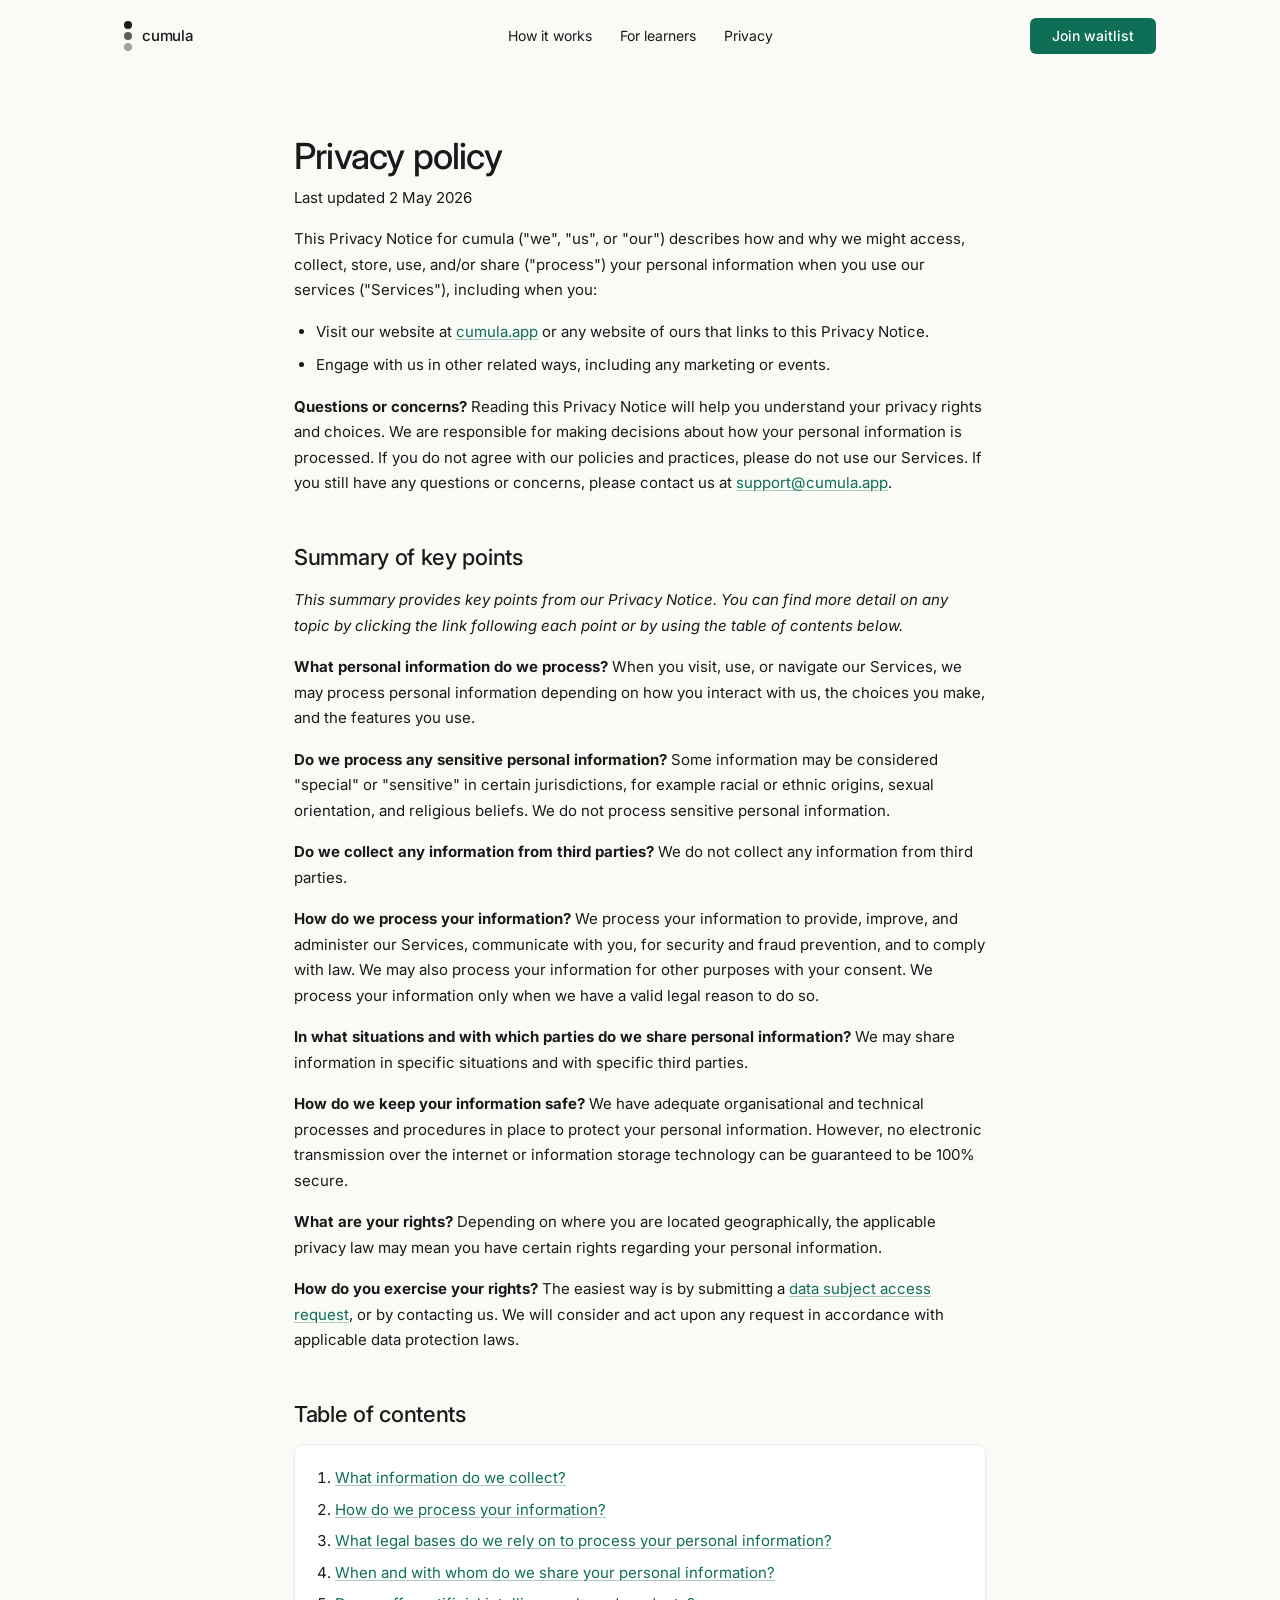
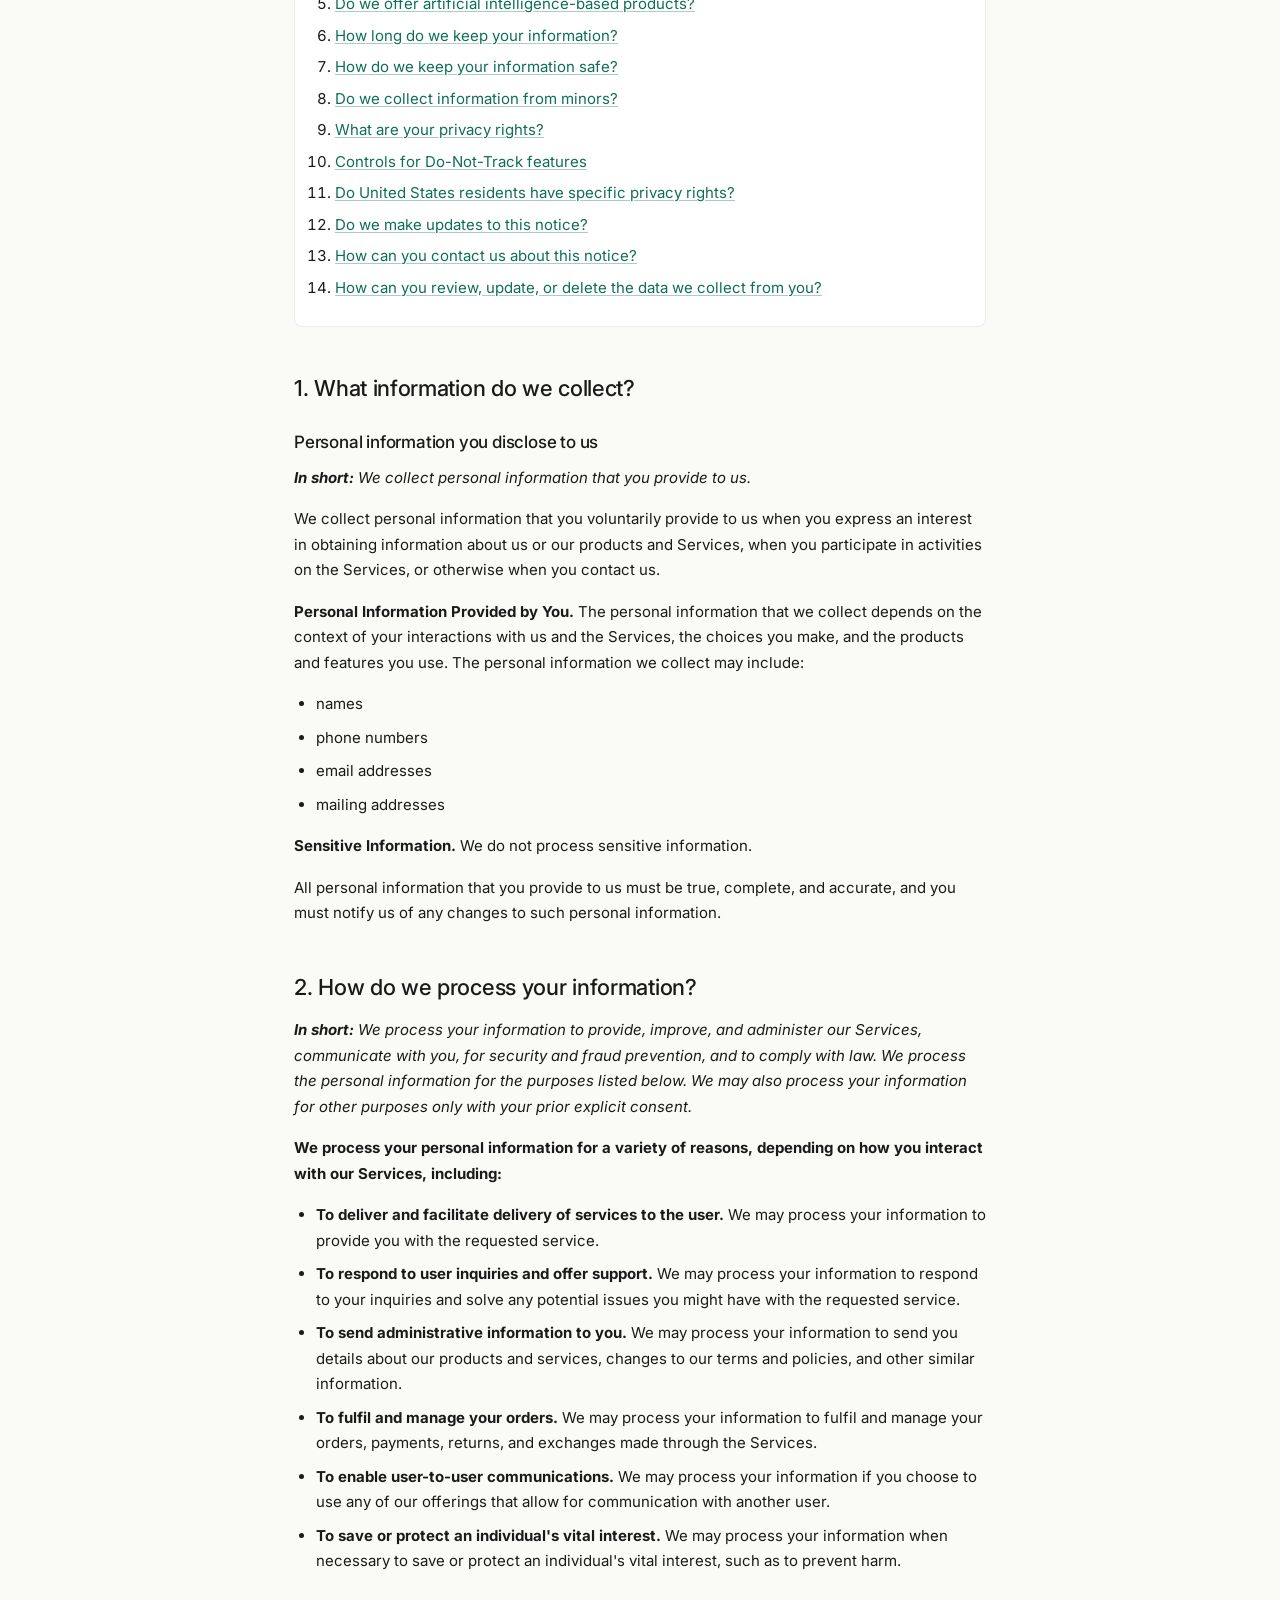
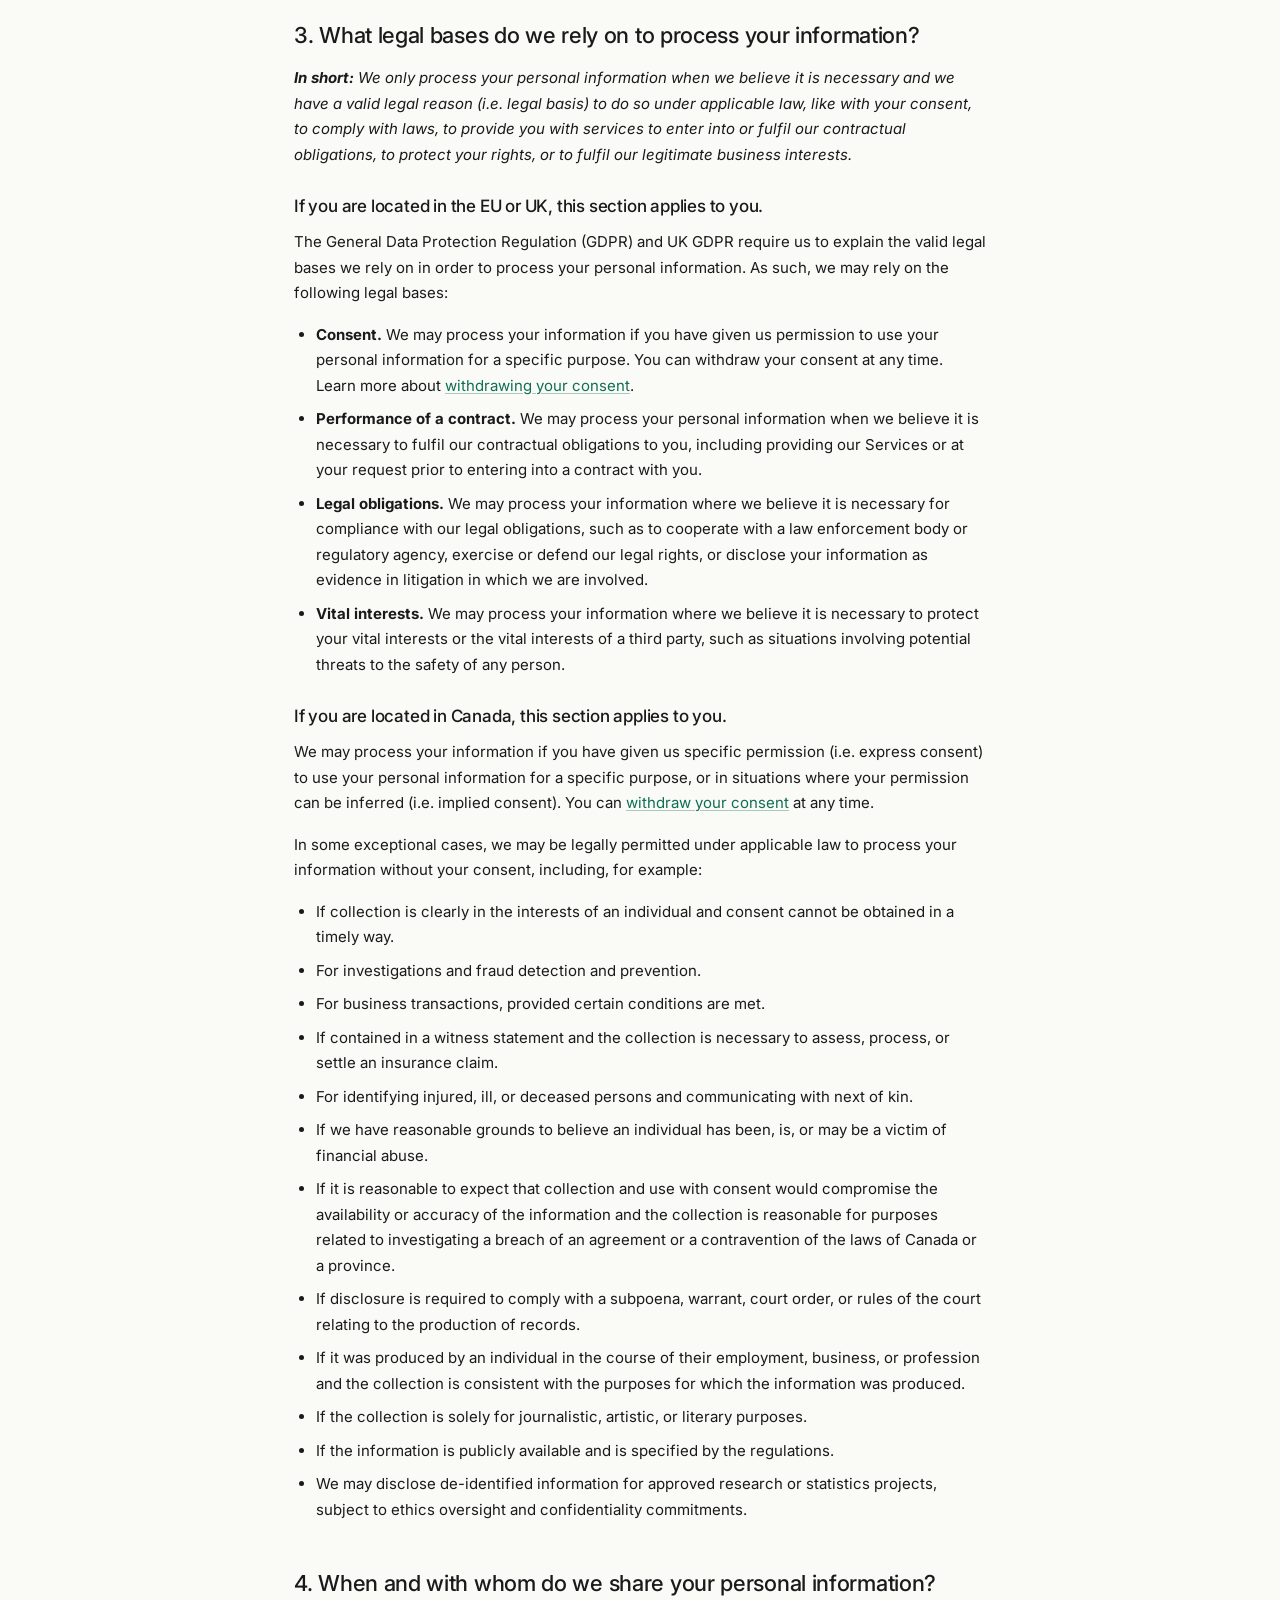
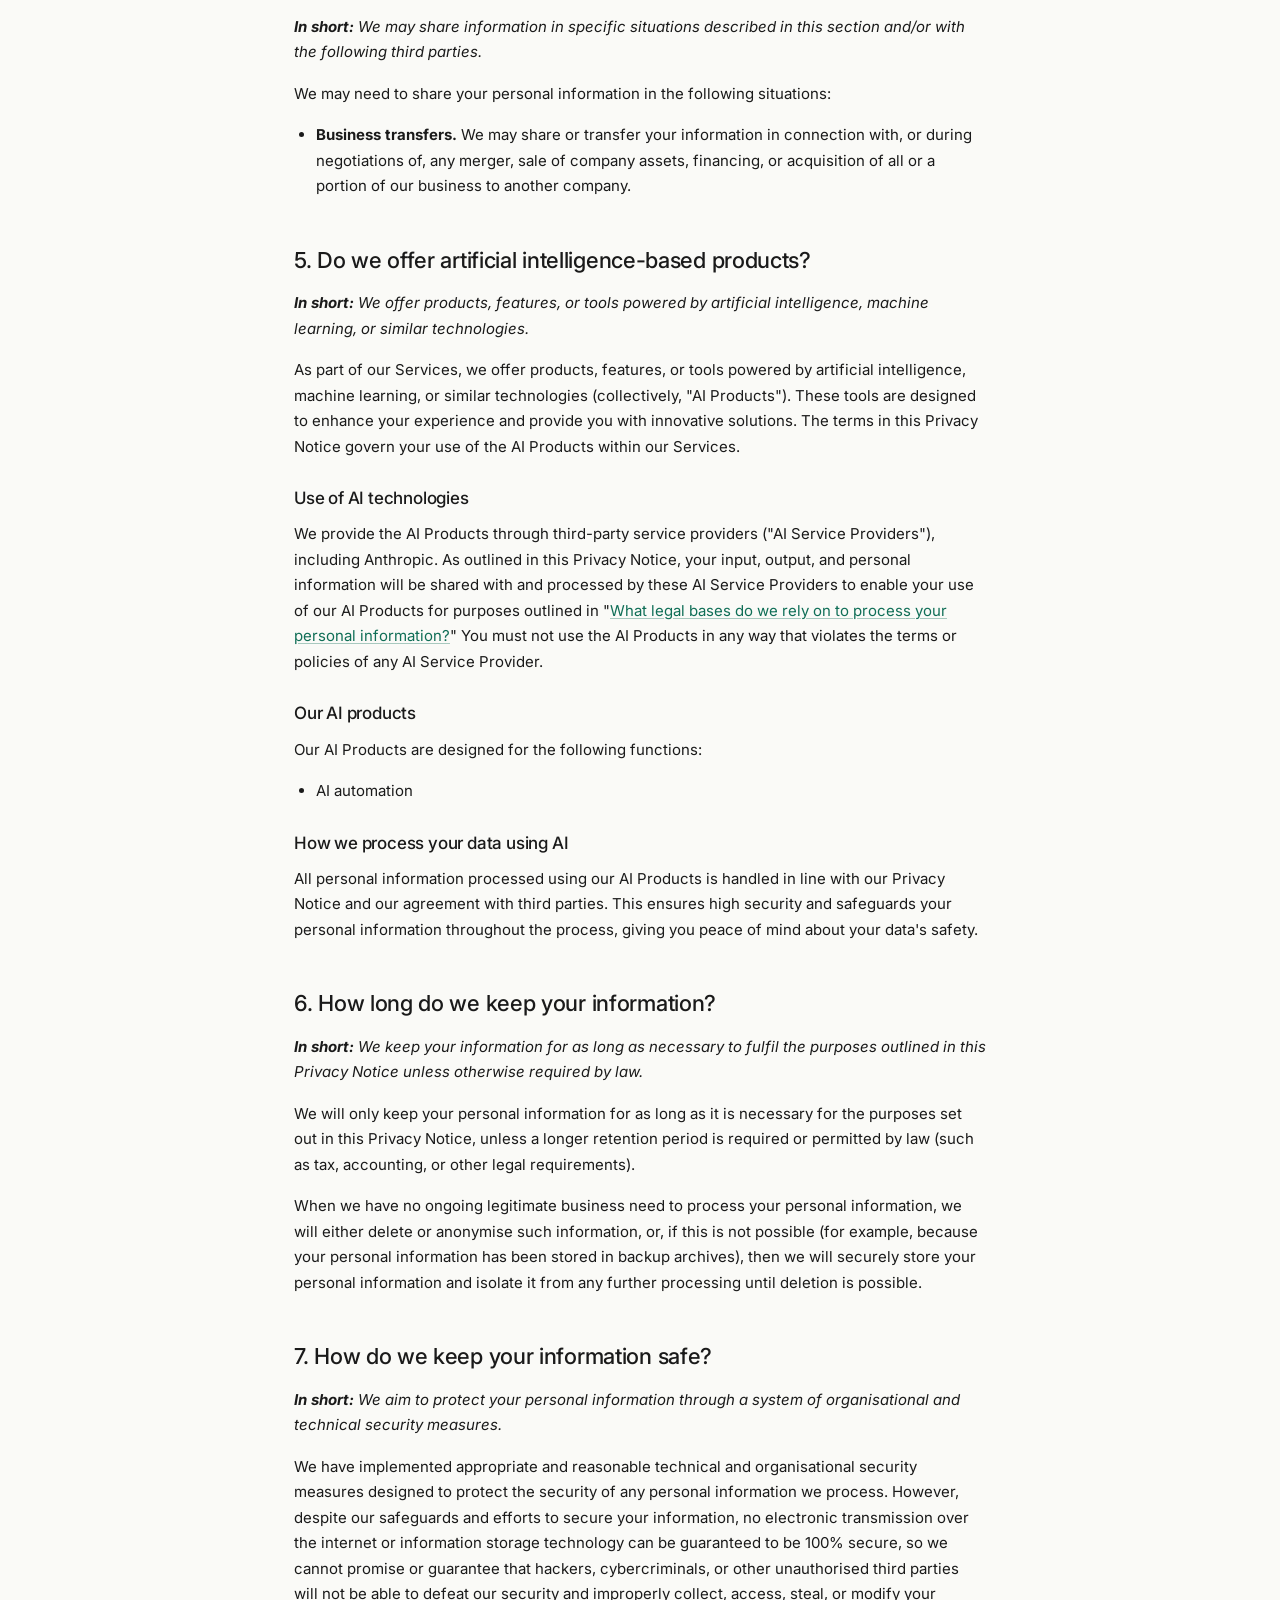
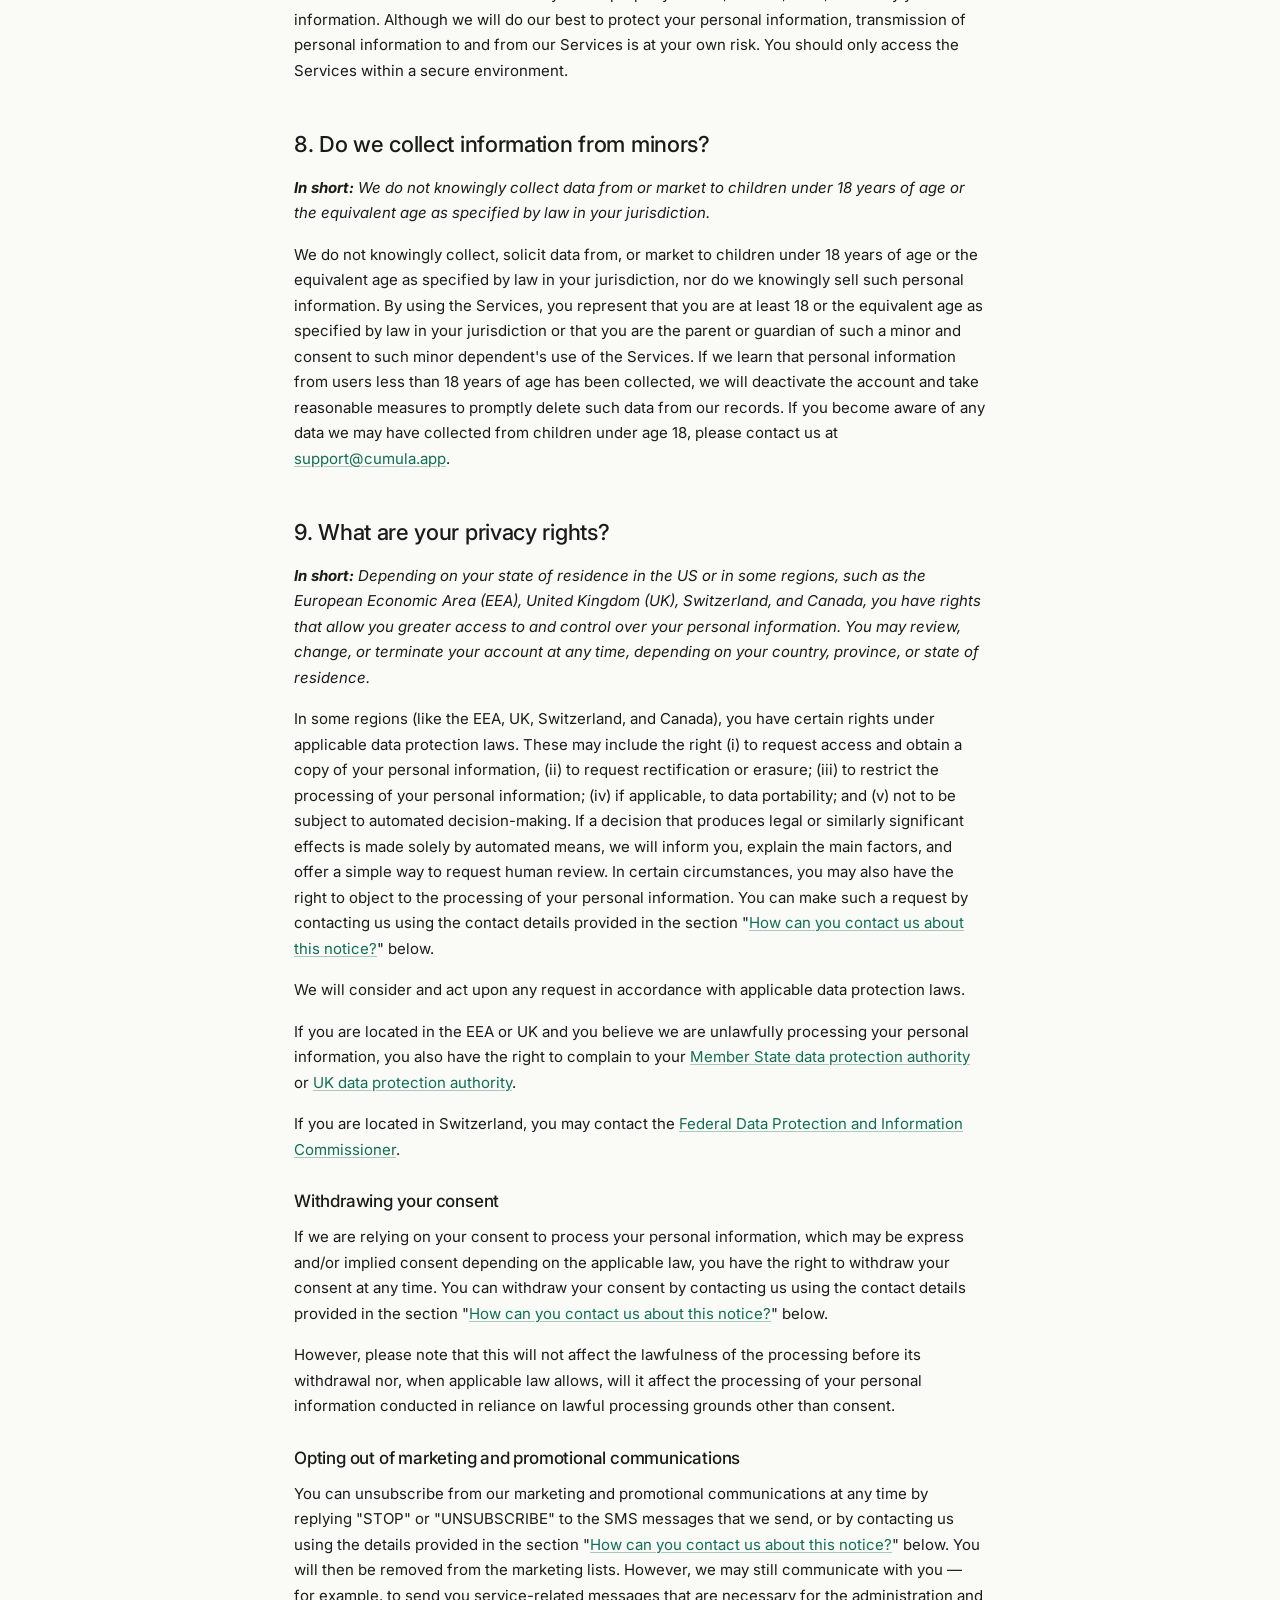
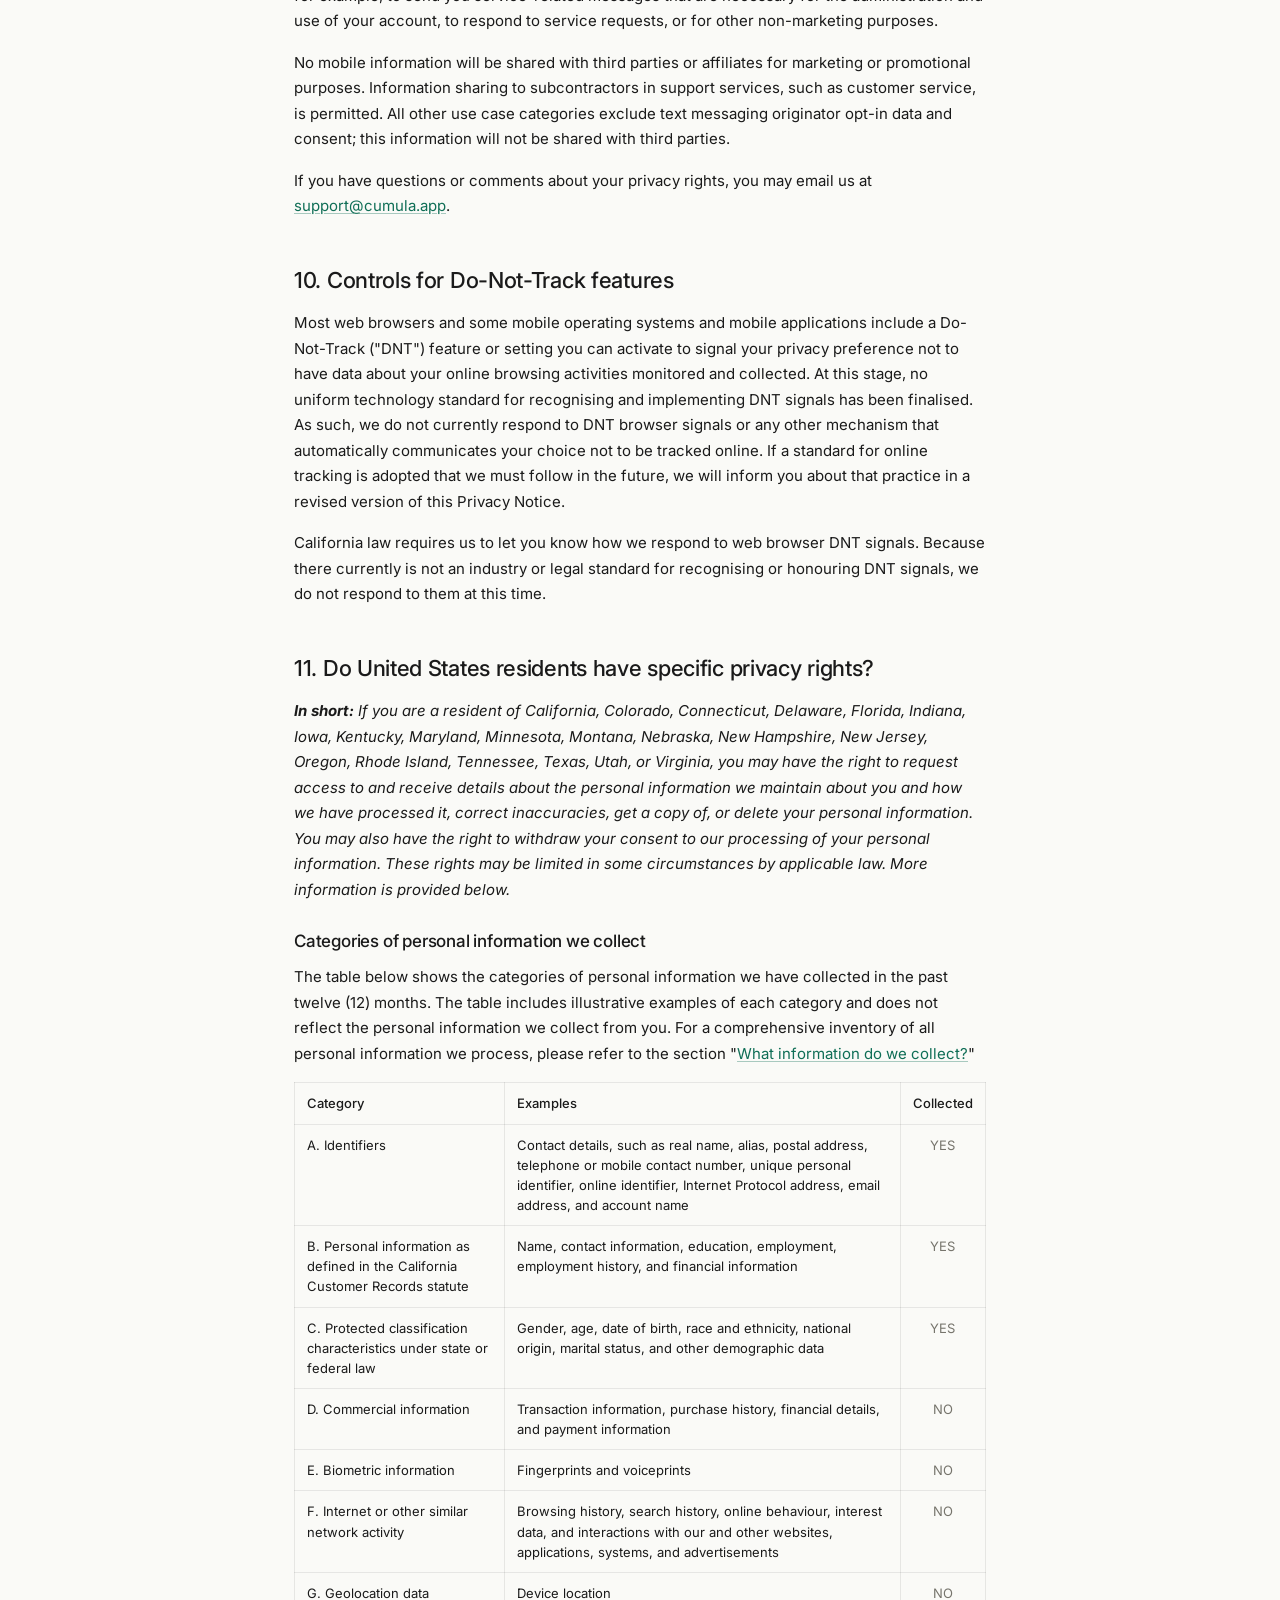
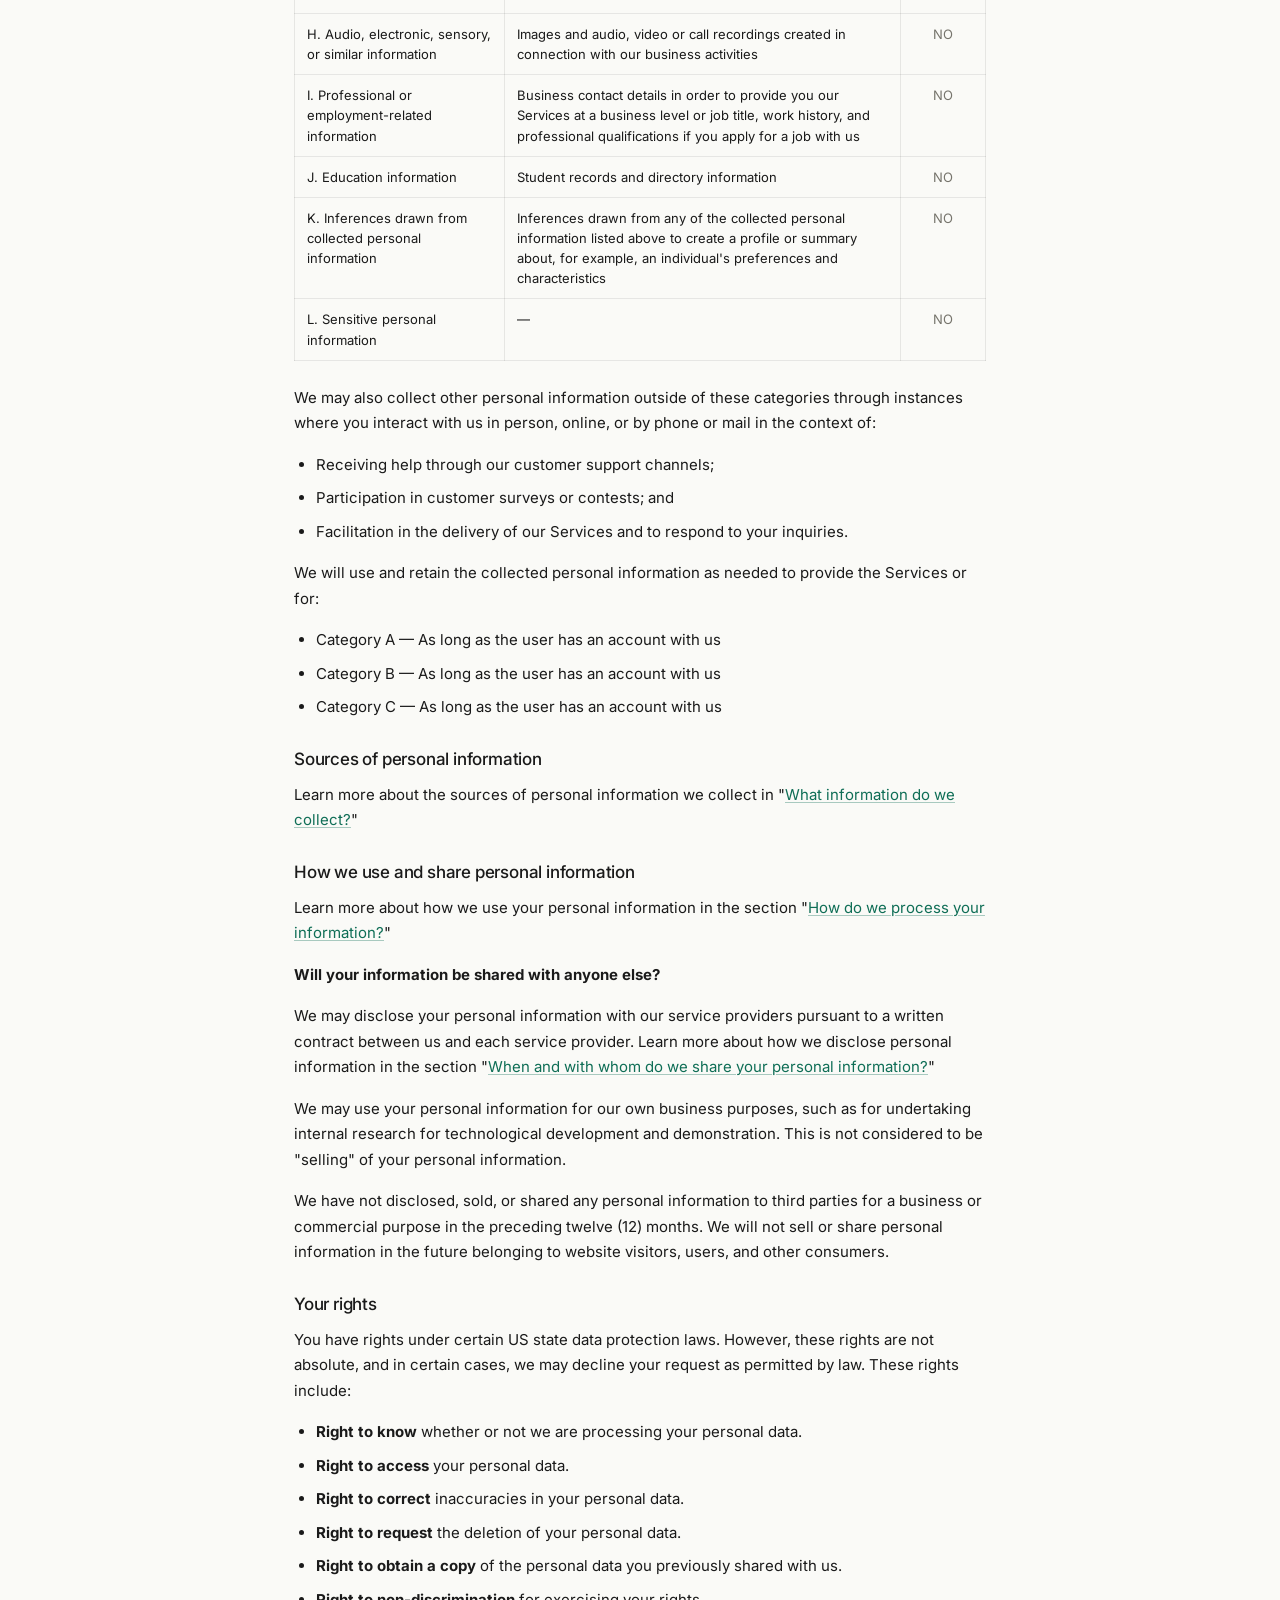
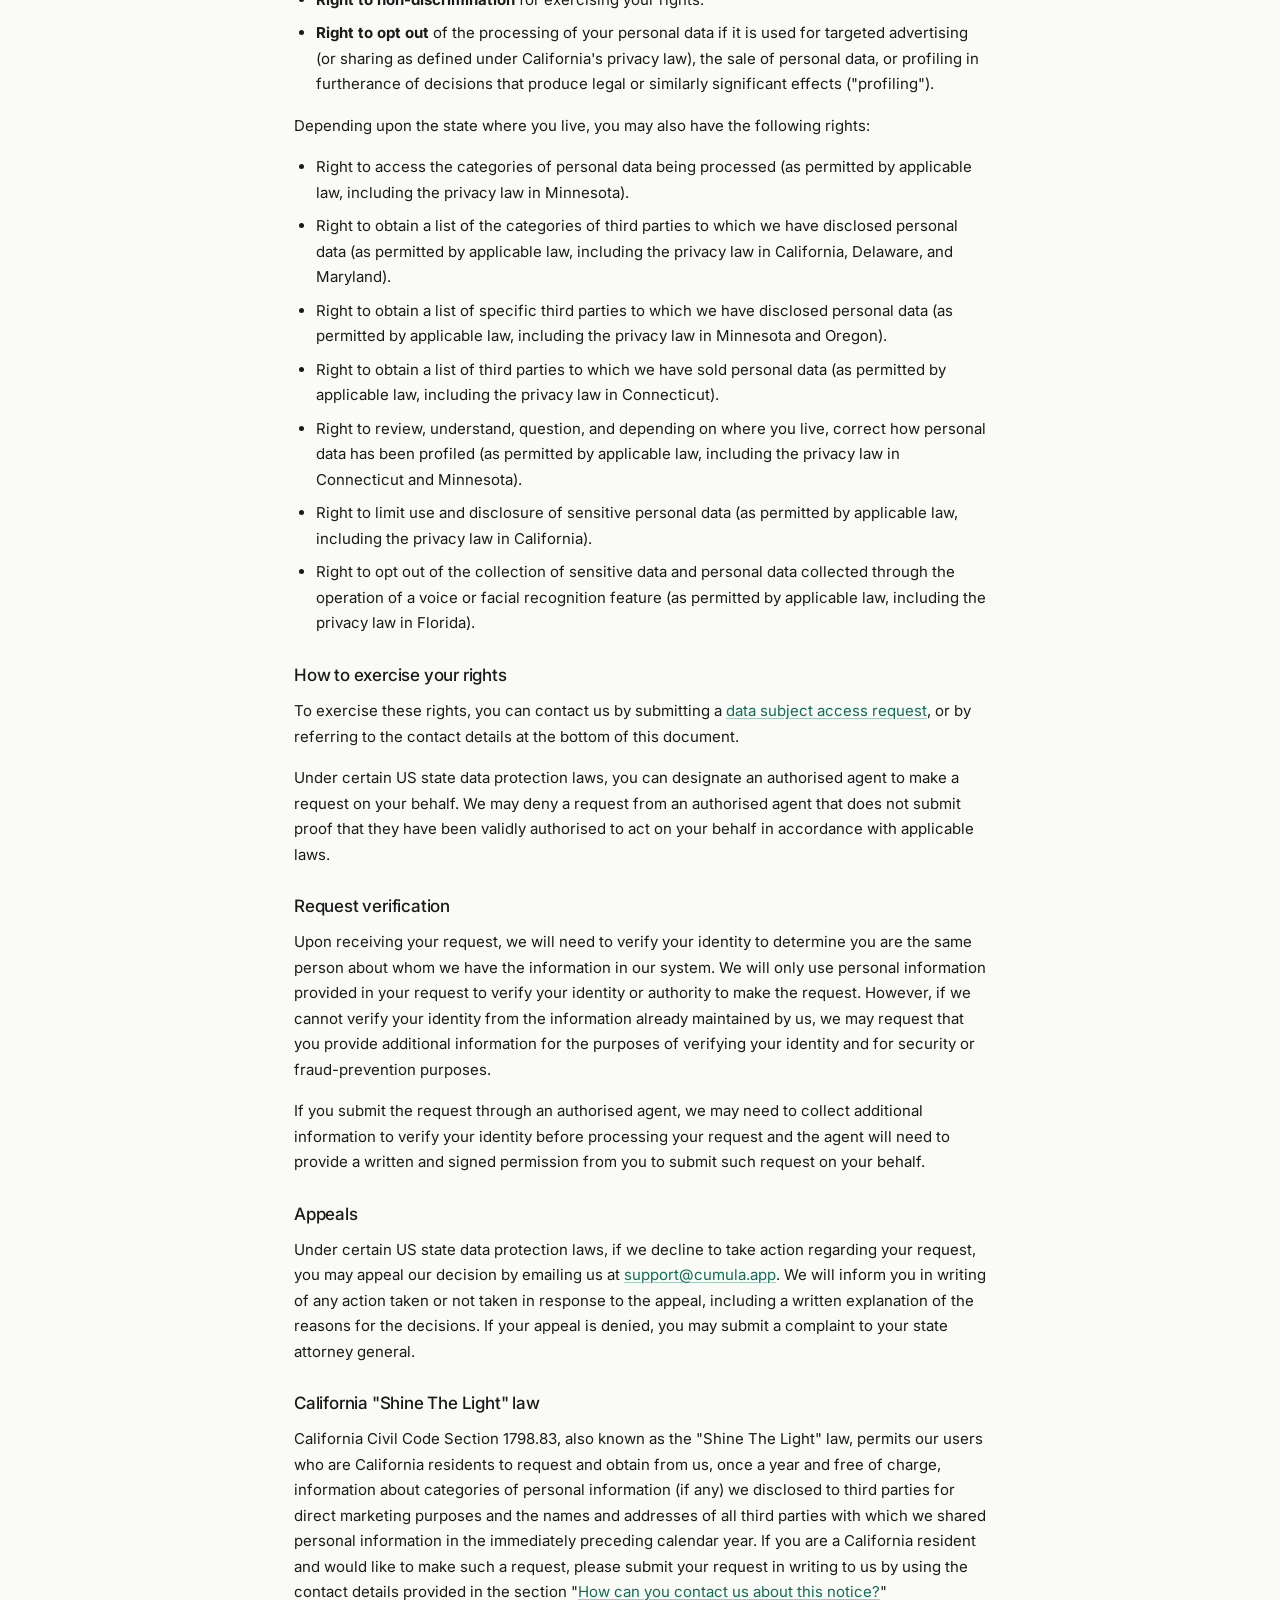
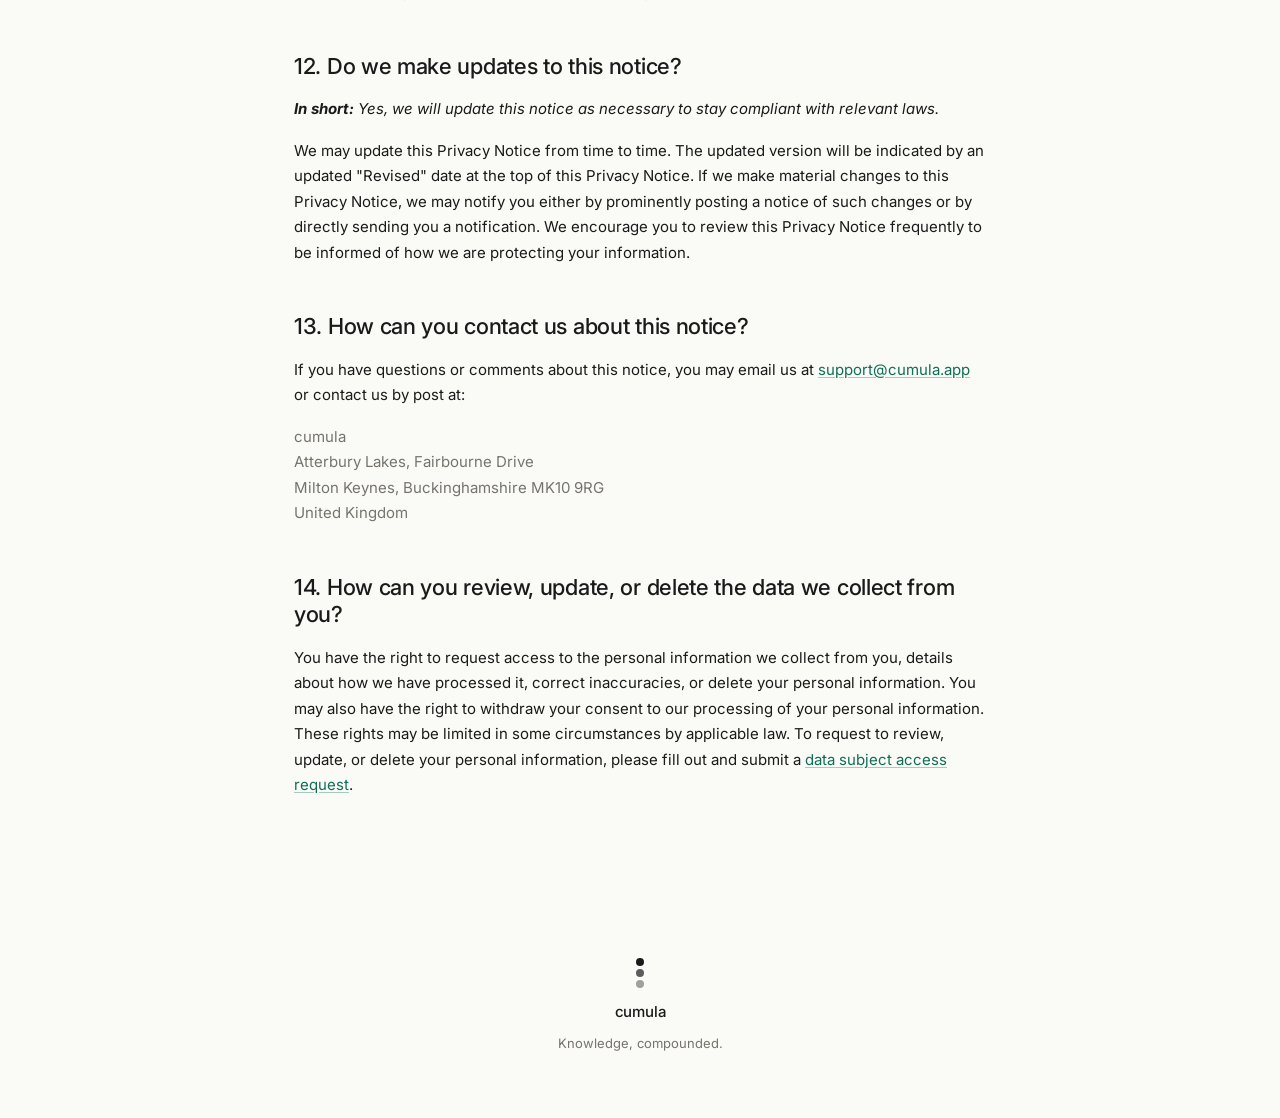
==== privacy.html @ 07f6f8a2 "Add privacy policy page and consent capture - New privacy.html with the Termly-generated UK GDPR not" ====
<!doctype html>
<html lang="en">
  <head>
    <meta charset="utf-8" />
    <meta name="viewport" content="width=device-width, initial-scale=1" />
    <title>Privacy policy — cumula</title>
    <meta name="description" content="How cumula collects, uses, and protects your personal information." />
    <link rel="preconnect" href="https://fonts.googleapis.com" />
    <link rel="preconnect" href="https://fonts.gstatic.com" crossorigin />
    <link
      href="https://fonts.googleapis.com/css2?family=Inter:wght@400;500&display=swap"
      rel="stylesheet"
    />
    <link rel="stylesheet" href="styles.css" />
  </head>
  <body>
    <header class="nav">
      <div class="container nav__inner">
        <a href="index.html" class="nav__brand" aria-label="cumula home">
          <span class="logo" aria-hidden="true">
            <span class="logo__dot logo__dot--1"></span>
            <span class="logo__dot logo__dot--2"></span>
            <span class="logo__dot logo__dot--3"></span>
          </span>
          <span class="nav__wordmark">cumula</span>
        </a>
        <nav class="nav__links" aria-label="Primary">
          <a href="index.html#how">How it works</a>
          <a href="index.html#learners">For learners</a>
          <a href="privacy.html" aria-current="page">Privacy</a>
        </nav>
        <a href="index.html#waitlist" class="btn btn--primary nav__cta">Join waitlist</a>
      </div>
    </header>

    <main class="legal">
      <div class="container legal__inner">
        <h1 class="legal__title">Privacy policy</h1>
        <p class="legal__meta">Last updated 2 May 2026</p>

        <p>
          This Privacy Notice for cumula ("we", "us", or "our") describes how
          and why we might access, collect, store, use, and/or share ("process")
          your personal information when you use our services ("Services"),
          including when you:
        </p>
        <ul>
          <li>Visit our website at <a href="https://cumula.app">cumula.app</a> or any website of ours that links to this Privacy Notice.</li>
          <li>Engage with us in other related ways, including any marketing or events.</li>
        </ul>
        <p>
          <strong>Questions or concerns?</strong> Reading this Privacy Notice
          will help you understand your privacy rights and choices. We are
          responsible for making decisions about how your personal information
          is processed. If you do not agree with our policies and practices,
          please do not use our Services. If you still have any questions or
          concerns, please contact us at
          <a href="mailto:support@cumula.app">support@cumula.app</a>.
        </p>

        <h2>Summary of key points</h2>
        <p>
          <em>This summary provides key points from our Privacy Notice. You can
          find more detail on any topic by clicking the link following each
          point or by using the table of contents below.</em>
        </p>
        <p>
          <strong>What personal information do we process?</strong> When you
          visit, use, or navigate our Services, we may process personal
          information depending on how you interact with us, the choices you
          make, and the features you use.
        </p>
        <p>
          <strong>Do we process any sensitive personal information?</strong>
          Some information may be considered "special" or "sensitive" in
          certain jurisdictions, for example racial or ethnic origins, sexual
          orientation, and religious beliefs. We do not process sensitive
          personal information.
        </p>
        <p>
          <strong>Do we collect any information from third parties?</strong>
          We do not collect any information from third parties.
        </p>
        <p>
          <strong>How do we process your information?</strong> We process your
          information to provide, improve, and administer our Services,
          communicate with you, for security and fraud prevention, and to
          comply with law. We may also process your information for other
          purposes with your consent. We process your information only when we
          have a valid legal reason to do so.
        </p>
        <p>
          <strong>In what situations and with which parties do we share
          personal information?</strong> We may share information in specific
          situations and with specific third parties.
        </p>
        <p>
          <strong>How do we keep your information safe?</strong> We have
          adequate organisational and technical processes and procedures in
          place to protect your personal information. However, no electronic
          transmission over the internet or information storage technology can
          be guaranteed to be 100% secure.
        </p>
        <p>
          <strong>What are your rights?</strong> Depending on where you are
          located geographically, the applicable privacy law may mean you have
          certain rights regarding your personal information.
        </p>
        <p>
          <strong>How do you exercise your rights?</strong> The easiest way is
          by submitting a
          <a href="https://app.termly.io/dsar/85a664f9-2126-41e3-9fc6-2363f2dfef9f" target="_blank" rel="noopener noreferrer">data subject access request</a>,
          or by contacting us. We will consider and act upon any request in
          accordance with applicable data protection laws.
        </p>

        <h2 id="toc">Table of contents</h2>
        <ol class="toc">
          <li><a href="#infocollect">What information do we collect?</a></li>
          <li><a href="#infouse">How do we process your information?</a></li>
          <li><a href="#legalbases">What legal bases do we rely on to process your personal information?</a></li>
          <li><a href="#whoshare">When and with whom do we share your personal information?</a></li>
          <li><a href="#ai">Do we offer artificial intelligence-based products?</a></li>
          <li><a href="#inforetain">How long do we keep your information?</a></li>
          <li><a href="#infosafe">How do we keep your information safe?</a></li>
          <li><a href="#infominors">Do we collect information from minors?</a></li>
          <li><a href="#privacyrights">What are your privacy rights?</a></li>
          <li><a href="#dnt">Controls for Do-Not-Track features</a></li>
          <li><a href="#uslaws">Do United States residents have specific privacy rights?</a></li>
          <li><a href="#policyupdates">Do we make updates to this notice?</a></li>
          <li><a href="#contact">How can you contact us about this notice?</a></li>
          <li><a href="#request">How can you review, update, or delete the data we collect from you?</a></li>
        </ol>

        <h2 id="infocollect">1. What information do we collect?</h2>
        <h3>Personal information you disclose to us</h3>
        <p><em><strong>In short:</strong> We collect personal information that you provide to us.</em></p>
        <p>
          We collect personal information that you voluntarily provide to us
          when you express an interest in obtaining information about us or our
          products and Services, when you participate in activities on the
          Services, or otherwise when you contact us.
        </p>
        <p>
          <strong>Personal Information Provided by You.</strong> The personal
          information that we collect depends on the context of your
          interactions with us and the Services, the choices you make, and the
          products and features you use. The personal information we collect
          may include:
        </p>
        <ul>
          <li>names</li>
          <li>phone numbers</li>
          <li>email addresses</li>
          <li>mailing addresses</li>
        </ul>
        <p><strong>Sensitive Information.</strong> We do not process sensitive information.</p>
        <p>
          All personal information that you provide to us must be true,
          complete, and accurate, and you must notify us of any changes to such
          personal information.
        </p>

        <h2 id="infouse">2. How do we process your information?</h2>
        <p>
          <em><strong>In short:</strong> We process your information to provide,
          improve, and administer our Services, communicate with you, for
          security and fraud prevention, and to comply with law. We process the
          personal information for the purposes listed below. We may also
          process your information for other purposes only with your prior
          explicit consent.</em>
        </p>
        <p>
          <strong>We process your personal information for a variety of
          reasons, depending on how you interact with our Services,
          including:</strong>
        </p>
        <ul>
          <li><strong>To deliver and facilitate delivery of services to the user.</strong> We may process your information to provide you with the requested service.</li>
          <li><strong>To respond to user inquiries and offer support.</strong> We may process your information to respond to your inquiries and solve any potential issues you might have with the requested service.</li>
          <li><strong>To send administrative information to you.</strong> We may process your information to send you details about our products and services, changes to our terms and policies, and other similar information.</li>
          <li><strong>To fulfil and manage your orders.</strong> We may process your information to fulfil and manage your orders, payments, returns, and exchanges made through the Services.</li>
          <li><strong>To enable user-to-user communications.</strong> We may process your information if you choose to use any of our offerings that allow for communication with another user.</li>
          <li><strong>To save or protect an individual's vital interest.</strong> We may process your information when necessary to save or protect an individual's vital interest, such as to prevent harm.</li>
        </ul>

        <h2 id="legalbases">3. What legal bases do we rely on to process your information?</h2>
        <p>
          <em><strong>In short:</strong> We only process your personal
          information when we believe it is necessary and we have a valid legal
          reason (i.e. legal basis) to do so under applicable law, like with
          your consent, to comply with laws, to provide you with services to
          enter into or fulfil our contractual obligations, to protect your
          rights, or to fulfil our legitimate business interests.</em>
        </p>

        <h3>If you are located in the EU or UK, this section applies to you.</h3>
        <p>
          The General Data Protection Regulation (GDPR) and UK GDPR require us
          to explain the valid legal bases we rely on in order to process your
          personal information. As such, we may rely on the following legal
          bases:
        </p>
        <ul>
          <li><strong>Consent.</strong> We may process your information if you have given us permission to use your personal information for a specific purpose. You can withdraw your consent at any time. Learn more about <a href="#withdrawconsent">withdrawing your consent</a>.</li>
          <li><strong>Performance of a contract.</strong> We may process your personal information when we believe it is necessary to fulfil our contractual obligations to you, including providing our Services or at your request prior to entering into a contract with you.</li>
          <li><strong>Legal obligations.</strong> We may process your information where we believe it is necessary for compliance with our legal obligations, such as to cooperate with a law enforcement body or regulatory agency, exercise or defend our legal rights, or disclose your information as evidence in litigation in which we are involved.</li>
          <li><strong>Vital interests.</strong> We may process your information where we believe it is necessary to protect your vital interests or the vital interests of a third party, such as situations involving potential threats to the safety of any person.</li>
        </ul>

        <h3>If you are located in Canada, this section applies to you.</h3>
        <p>
          We may process your information if you have given us specific
          permission (i.e. express consent) to use your personal information
          for a specific purpose, or in situations where your permission can be
          inferred (i.e. implied consent). You can
          <a href="#withdrawconsent">withdraw your consent</a> at any time.
        </p>
        <p>
          In some exceptional cases, we may be legally permitted under
          applicable law to process your information without your consent,
          including, for example:
        </p>
        <ul>
          <li>If collection is clearly in the interests of an individual and consent cannot be obtained in a timely way.</li>
          <li>For investigations and fraud detection and prevention.</li>
          <li>For business transactions, provided certain conditions are met.</li>
          <li>If contained in a witness statement and the collection is necessary to assess, process, or settle an insurance claim.</li>
          <li>For identifying injured, ill, or deceased persons and communicating with next of kin.</li>
          <li>If we have reasonable grounds to believe an individual has been, is, or may be a victim of financial abuse.</li>
          <li>If it is reasonable to expect that collection and use with consent would compromise the availability or accuracy of the information and the collection is reasonable for purposes related to investigating a breach of an agreement or a contravention of the laws of Canada or a province.</li>
          <li>If disclosure is required to comply with a subpoena, warrant, court order, or rules of the court relating to the production of records.</li>
          <li>If it was produced by an individual in the course of their employment, business, or profession and the collection is consistent with the purposes for which the information was produced.</li>
          <li>If the collection is solely for journalistic, artistic, or literary purposes.</li>
          <li>If the information is publicly available and is specified by the regulations.</li>
          <li>We may disclose de-identified information for approved research or statistics projects, subject to ethics oversight and confidentiality commitments.</li>
        </ul>

        <h2 id="whoshare">4. When and with whom do we share your personal information?</h2>
        <p>
          <em><strong>In short:</strong> We may share information in specific
          situations described in this section and/or with the following third
          parties.</em>
        </p>
        <p>We may need to share your personal information in the following situations:</p>
        <ul>
          <li><strong>Business transfers.</strong> We may share or transfer your information in connection with, or during negotiations of, any merger, sale of company assets, financing, or acquisition of all or a portion of our business to another company.</li>
        </ul>

        <h2 id="ai">5. Do we offer artificial intelligence-based products?</h2>
        <p>
          <em><strong>In short:</strong> We offer products, features, or tools
          powered by artificial intelligence, machine learning, or similar
          technologies.</em>
        </p>
        <p>
          As part of our Services, we offer products, features, or tools
          powered by artificial intelligence, machine learning, or similar
          technologies (collectively, "AI Products"). These tools are designed
          to enhance your experience and provide you with innovative solutions.
          The terms in this Privacy Notice govern your use of the AI Products
          within our Services.
        </p>

        <h3>Use of AI technologies</h3>
        <p>
          We provide the AI Products through third-party service providers ("AI
          Service Providers"), including Anthropic. As outlined in this Privacy
          Notice, your input, output, and personal information will be shared
          with and processed by these AI Service Providers to enable your use
          of our AI Products for purposes outlined in
          "<a href="#legalbases">What legal bases do we rely on to process your personal information?</a>" You must not use the AI Products
          in any way that violates the terms or policies of any AI Service
          Provider.
        </p>

        <h3>Our AI products</h3>
        <p>Our AI Products are designed for the following functions:</p>
        <ul>
          <li>AI automation</li>
        </ul>

        <h3>How we process your data using AI</h3>
        <p>
          All personal information processed using our AI Products is handled
          in line with our Privacy Notice and our agreement with third parties.
          This ensures high security and safeguards your personal information
          throughout the process, giving you peace of mind about your data's
          safety.
        </p>

        <h2 id="inforetain">6. How long do we keep your information?</h2>
        <p>
          <em><strong>In short:</strong> We keep your information for as long
          as necessary to fulfil the purposes outlined in this Privacy Notice
          unless otherwise required by law.</em>
        </p>
        <p>
          We will only keep your personal information for as long as it is
          necessary for the purposes set out in this Privacy Notice, unless a
          longer retention period is required or permitted by law (such as tax,
          accounting, or other legal requirements).
        </p>
        <p>
          When we have no ongoing legitimate business need to process your
          personal information, we will either delete or anonymise such
          information, or, if this is not possible (for example, because your
          personal information has been stored in backup archives), then we
          will securely store your personal information and isolate it from any
          further processing until deletion is possible.
        </p>

        <h2 id="infosafe">7. How do we keep your information safe?</h2>
        <p>
          <em><strong>In short:</strong> We aim to protect your personal
          information through a system of organisational and technical security
          measures.</em>
        </p>
        <p>
          We have implemented appropriate and reasonable technical and
          organisational security measures designed to protect the security of
          any personal information we process. However, despite our safeguards
          and efforts to secure your information, no electronic transmission
          over the internet or information storage technology can be guaranteed
          to be 100% secure, so we cannot promise or guarantee that hackers,
          cybercriminals, or other unauthorised third parties will not be able
          to defeat our security and improperly collect, access, steal, or
          modify your information. Although we will do our best to protect your
          personal information, transmission of personal information to and
          from our Services is at your own risk. You should only access the
          Services within a secure environment.
        </p>

        <h2 id="infominors">8. Do we collect information from minors?</h2>
        <p>
          <em><strong>In short:</strong> We do not knowingly collect data from
          or market to children under 18 years of age or the equivalent age as
          specified by law in your jurisdiction.</em>
        </p>
        <p>
          We do not knowingly collect, solicit data from, or market to children
          under 18 years of age or the equivalent age as specified by law in
          your jurisdiction, nor do we knowingly sell such personal information.
          By using the Services, you represent that you are at least 18 or the
          equivalent age as specified by law in your jurisdiction or that you
          are the parent or guardian of such a minor and consent to such minor
          dependent's use of the Services. If we learn that personal
          information from users less than 18 years of age has been collected,
          we will deactivate the account and take reasonable measures to
          promptly delete such data from our records. If you become aware of
          any data we may have collected from children under age 18, please
          contact us at
          <a href="mailto:support@cumula.app">support@cumula.app</a>.
        </p>

        <h2 id="privacyrights">9. What are your privacy rights?</h2>
        <p>
          <em><strong>In short:</strong> Depending on your state of residence
          in the US or in some regions, such as the European Economic Area
          (EEA), United Kingdom (UK), Switzerland, and Canada, you have rights
          that allow you greater access to and control over your personal
          information. You may review, change, or terminate your account at any
          time, depending on your country, province, or state of residence.</em>
        </p>
        <p>
          In some regions (like the EEA, UK, Switzerland, and Canada), you have
          certain rights under applicable data protection laws. These may
          include the right (i) to request access and obtain a copy of your
          personal information, (ii) to request rectification or erasure;
          (iii) to restrict the processing of your personal information;
          (iv) if applicable, to data portability; and (v) not to be subject to
          automated decision-making. If a decision that produces legal or
          similarly significant effects is made solely by automated means, we
          will inform you, explain the main factors, and offer a simple way to
          request human review. In certain circumstances, you may also have the
          right to object to the processing of your personal information. You
          can make such a request by contacting us using the contact details
          provided in the section "<a href="#contact">How can you contact us about this notice?</a>" below.
        </p>
        <p>We will consider and act upon any request in accordance with applicable data protection laws.</p>
        <p>
          If you are located in the EEA or UK and you believe we are unlawfully
          processing your personal information, you also have the right to
          complain to your
          <a href="https://ec.europa.eu/justice/data-protection/bodies/authorities/index_en.htm" target="_blank" rel="noopener noreferrer">Member State data protection authority</a>
          or
          <a href="https://ico.org.uk/make-a-complaint/data-protection-complaints/data-protection-complaints/" target="_blank" rel="noopener noreferrer">UK data protection authority</a>.
        </p>
        <p>
          If you are located in Switzerland, you may contact the
          <a href="https://www.edoeb.admin.ch/edoeb/en/home.html" target="_blank" rel="noopener noreferrer">Federal Data Protection and Information Commissioner</a>.
        </p>

        <h3 id="withdrawconsent">Withdrawing your consent</h3>
        <p>
          If we are relying on your consent to process your personal
          information, which may be express and/or implied consent depending on
          the applicable law, you have the right to withdraw your consent at
          any time. You can withdraw your consent by contacting us using the
          contact details provided in the section
          "<a href="#contact">How can you contact us about this notice?</a>" below.
        </p>
        <p>
          However, please note that this will not affect the lawfulness of the
          processing before its withdrawal nor, when applicable law allows,
          will it affect the processing of your personal information conducted
          in reliance on lawful processing grounds other than consent.
        </p>

        <h3>Opting out of marketing and promotional communications</h3>
        <p>
          You can unsubscribe from our marketing and promotional communications
          at any time by replying "STOP" or "UNSUBSCRIBE" to the SMS messages
          that we send, or by contacting us using the details provided in the
          section "<a href="#contact">How can you contact us about this notice?</a>" below. You will then be removed from the marketing
          lists. However, we may still communicate with you — for example, to
          send you service-related messages that are necessary for the
          administration and use of your account, to respond to service
          requests, or for other non-marketing purposes.
        </p>
        <p>
          No mobile information will be shared with third parties or affiliates
          for marketing or promotional purposes. Information sharing to
          subcontractors in support services, such as customer service, is
          permitted. All other use case categories exclude text messaging
          originator opt-in data and consent; this information will not be
          shared with third parties.
        </p>
        <p>
          If you have questions or comments about your privacy rights, you may
          email us at
          <a href="mailto:support@cumula.app">support@cumula.app</a>.
        </p>

        <h2 id="dnt">10. Controls for Do-Not-Track features</h2>
        <p>
          Most web browsers and some mobile operating systems and mobile
          applications include a Do-Not-Track ("DNT") feature or setting you
          can activate to signal your privacy preference not to have data about
          your online browsing activities monitored and collected. At this
          stage, no uniform technology standard for recognising and
          implementing DNT signals has been finalised. As such, we do not
          currently respond to DNT browser signals or any other mechanism that
          automatically communicates your choice not to be tracked online. If a
          standard for online tracking is adopted that we must follow in the
          future, we will inform you about that practice in a revised version
          of this Privacy Notice.
        </p>
        <p>
          California law requires us to let you know how we respond to web
          browser DNT signals. Because there currently is not an industry or
          legal standard for recognising or honouring DNT signals, we do not
          respond to them at this time.
        </p>

        <h2 id="uslaws">11. Do United States residents have specific privacy rights?</h2>
        <p>
          <em><strong>In short:</strong> If you are a resident of California,
          Colorado, Connecticut, Delaware, Florida, Indiana, Iowa, Kentucky,
          Maryland, Minnesota, Montana, Nebraska, New Hampshire, New Jersey,
          Oregon, Rhode Island, Tennessee, Texas, Utah, or Virginia, you may
          have the right to request access to and receive details about the
          personal information we maintain about you and how we have processed
          it, correct inaccuracies, get a copy of, or delete your personal
          information. You may also have the right to withdraw your consent to
          our processing of your personal information. These rights may be
          limited in some circumstances by applicable law. More information is
          provided below.</em>
        </p>

        <h3>Categories of personal information we collect</h3>
        <p>
          The table below shows the categories of personal information we have
          collected in the past twelve (12) months. The table includes
          illustrative examples of each category and does not reflect the
          personal information we collect from you. For a comprehensive
          inventory of all personal information we process, please refer to the
          section "<a href="#infocollect">What information do we collect?</a>"
        </p>
        <table class="legal__table">
          <thead>
            <tr>
              <th>Category</th>
              <th>Examples</th>
              <th>Collected</th>
            </tr>
          </thead>
          <tbody>
            <tr>
              <td>A. Identifiers</td>
              <td>Contact details, such as real name, alias, postal address, telephone or mobile contact number, unique personal identifier, online identifier, Internet Protocol address, email address, and account name</td>
              <td>YES</td>
            </tr>
            <tr>
              <td>B. Personal information as defined in the California Customer Records statute</td>
              <td>Name, contact information, education, employment, employment history, and financial information</td>
              <td>YES</td>
            </tr>
            <tr>
              <td>C. Protected classification characteristics under state or federal law</td>
              <td>Gender, age, date of birth, race and ethnicity, national origin, marital status, and other demographic data</td>
              <td>YES</td>
            </tr>
            <tr>
              <td>D. Commercial information</td>
              <td>Transaction information, purchase history, financial details, and payment information</td>
              <td>NO</td>
            </tr>
            <tr>
              <td>E. Biometric information</td>
              <td>Fingerprints and voiceprints</td>
              <td>NO</td>
            </tr>
            <tr>
              <td>F. Internet or other similar network activity</td>
              <td>Browsing history, search history, online behaviour, interest data, and interactions with our and other websites, applications, systems, and advertisements</td>
              <td>NO</td>
            </tr>
            <tr>
              <td>G. Geolocation data</td>
              <td>Device location</td>
              <td>NO</td>
            </tr>
            <tr>
              <td>H. Audio, electronic, sensory, or similar information</td>
              <td>Images and audio, video or call recordings created in connection with our business activities</td>
              <td>NO</td>
            </tr>
            <tr>
              <td>I. Professional or employment-related information</td>
              <td>Business contact details in order to provide you our Services at a business level or job title, work history, and professional qualifications if you apply for a job with us</td>
              <td>NO</td>
            </tr>
            <tr>
              <td>J. Education information</td>
              <td>Student records and directory information</td>
              <td>NO</td>
            </tr>
            <tr>
              <td>K. Inferences drawn from collected personal information</td>
              <td>Inferences drawn from any of the collected personal information listed above to create a profile or summary about, for example, an individual's preferences and characteristics</td>
              <td>NO</td>
            </tr>
            <tr>
              <td>L. Sensitive personal information</td>
              <td>—</td>
              <td>NO</td>
            </tr>
          </tbody>
        </table>
        <p>
          We may also collect other personal information outside of these
          categories through instances where you interact with us in person,
          online, or by phone or mail in the context of:
        </p>
        <ul>
          <li>Receiving help through our customer support channels;</li>
          <li>Participation in customer surveys or contests; and</li>
          <li>Facilitation in the delivery of our Services and to respond to your inquiries.</li>
        </ul>
        <p>We will use and retain the collected personal information as needed to provide the Services or for:</p>
        <ul>
          <li>Category A — As long as the user has an account with us</li>
          <li>Category B — As long as the user has an account with us</li>
          <li>Category C — As long as the user has an account with us</li>
        </ul>

        <h3>Sources of personal information</h3>
        <p>
          Learn more about the sources of personal information we collect in
          "<a href="#infocollect">What information do we collect?</a>"
        </p>

        <h3>How we use and share personal information</h3>
        <p>
          Learn more about how we use your personal information in the section
          "<a href="#infouse">How do we process your information?</a>"
        </p>
        <p><strong>Will your information be shared with anyone else?</strong></p>
        <p>
          We may disclose your personal information with our service providers
          pursuant to a written contract between us and each service provider.
          Learn more about how we disclose personal information in the section
          "<a href="#whoshare">When and with whom do we share your personal information?</a>"
        </p>
        <p>
          We may use your personal information for our own business purposes,
          such as for undertaking internal research for technological
          development and demonstration. This is not considered to be "selling"
          of your personal information.
        </p>
        <p>
          We have not disclosed, sold, or shared any personal information to
          third parties for a business or commercial purpose in the preceding
          twelve (12) months. We will not sell or share personal information in
          the future belonging to website visitors, users, and other consumers.
        </p>

        <h3>Your rights</h3>
        <p>
          You have rights under certain US state data protection laws. However,
          these rights are not absolute, and in certain cases, we may decline
          your request as permitted by law. These rights include:
        </p>
        <ul>
          <li><strong>Right to know</strong> whether or not we are processing your personal data.</li>
          <li><strong>Right to access</strong> your personal data.</li>
          <li><strong>Right to correct</strong> inaccuracies in your personal data.</li>
          <li><strong>Right to request</strong> the deletion of your personal data.</li>
          <li><strong>Right to obtain a copy</strong> of the personal data you previously shared with us.</li>
          <li><strong>Right to non-discrimination</strong> for exercising your rights.</li>
          <li><strong>Right to opt out</strong> of the processing of your personal data if it is used for targeted advertising (or sharing as defined under California's privacy law), the sale of personal data, or profiling in furtherance of decisions that produce legal or similarly significant effects ("profiling").</li>
        </ul>
        <p>Depending upon the state where you live, you may also have the following rights:</p>
        <ul>
          <li>Right to access the categories of personal data being processed (as permitted by applicable law, including the privacy law in Minnesota).</li>
          <li>Right to obtain a list of the categories of third parties to which we have disclosed personal data (as permitted by applicable law, including the privacy law in California, Delaware, and Maryland).</li>
          <li>Right to obtain a list of specific third parties to which we have disclosed personal data (as permitted by applicable law, including the privacy law in Minnesota and Oregon).</li>
          <li>Right to obtain a list of third parties to which we have sold personal data (as permitted by applicable law, including the privacy law in Connecticut).</li>
          <li>Right to review, understand, question, and depending on where you live, correct how personal data has been profiled (as permitted by applicable law, including the privacy law in Connecticut and Minnesota).</li>
          <li>Right to limit use and disclosure of sensitive personal data (as permitted by applicable law, including the privacy law in California).</li>
          <li>Right to opt out of the collection of sensitive data and personal data collected through the operation of a voice or facial recognition feature (as permitted by applicable law, including the privacy law in Florida).</li>
        </ul>

        <h3>How to exercise your rights</h3>
        <p>
          To exercise these rights, you can contact us by submitting a
          <a href="https://app.termly.io/dsar/85a664f9-2126-41e3-9fc6-2363f2dfef9f" target="_blank" rel="noopener noreferrer">data subject access request</a>,
          or by referring to the contact details at the bottom of this
          document.
        </p>
        <p>
          Under certain US state data protection laws, you can designate an
          authorised agent to make a request on your behalf. We may deny a
          request from an authorised agent that does not submit proof that they
          have been validly authorised to act on your behalf in accordance with
          applicable laws.
        </p>

        <h3>Request verification</h3>
        <p>
          Upon receiving your request, we will need to verify your identity to
          determine you are the same person about whom we have the information
          in our system. We will only use personal information provided in your
          request to verify your identity or authority to make the request.
          However, if we cannot verify your identity from the information
          already maintained by us, we may request that you provide additional
          information for the purposes of verifying your identity and for
          security or fraud-prevention purposes.
        </p>
        <p>
          If you submit the request through an authorised agent, we may need to
          collect additional information to verify your identity before
          processing your request and the agent will need to provide a written
          and signed permission from you to submit such request on your behalf.
        </p>

        <h3>Appeals</h3>
        <p>
          Under certain US state data protection laws, if we decline to take
          action regarding your request, you may appeal our decision by
          emailing us at
          <a href="mailto:support@cumula.app">support@cumula.app</a>. We will
          inform you in writing of any action taken or not taken in response to
          the appeal, including a written explanation of the reasons for the
          decisions. If your appeal is denied, you may submit a complaint to
          your state attorney general.
        </p>

        <h3>California "Shine The Light" law</h3>
        <p>
          California Civil Code Section 1798.83, also known as the "Shine The
          Light" law, permits our users who are California residents to request
          and obtain from us, once a year and free of charge, information about
          categories of personal information (if any) we disclosed to third
          parties for direct marketing purposes and the names and addresses of
          all third parties with which we shared personal information in the
          immediately preceding calendar year. If you are a California resident
          and would like to make such a request, please submit your request in
          writing to us by using the contact details provided in the section
          "<a href="#contact">How can you contact us about this notice?</a>"
        </p>

        <h2 id="policyupdates">12. Do we make updates to this notice?</h2>
        <p>
          <em><strong>In short:</strong> Yes, we will update this notice as
          necessary to stay compliant with relevant laws.</em>
        </p>
        <p>
          We may update this Privacy Notice from time to time. The updated
          version will be indicated by an updated "Revised" date at the top of
          this Privacy Notice. If we make material changes to this Privacy
          Notice, we may notify you either by prominently posting a notice of
          such changes or by directly sending you a notification. We encourage
          you to review this Privacy Notice frequently to be informed of how we
          are protecting your information.
        </p>

        <h2 id="contact">13. How can you contact us about this notice?</h2>
        <p>
          If you have questions or comments about this notice, you may email us
          at <a href="mailto:support@cumula.app">support@cumula.app</a> or
          contact us by post at:
        </p>
        <address>
          cumula<br />
          Atterbury Lakes, Fairbourne Drive<br />
          Milton Keynes, Buckinghamshire MK10 9RG<br />
          United Kingdom
        </address>

        <h2 id="request">14. How can you review, update, or delete the data we collect from you?</h2>
        <p>
          You have the right to request access to the personal information we
          collect from you, details about how we have processed it, correct
          inaccuracies, or delete your personal information. You may also have
          the right to withdraw your consent to our processing of your personal
          information. These rights may be limited in some circumstances by
          applicable law. To request to review, update, or delete your personal
          information, please fill out and submit a
          <a href="https://app.termly.io/dsar/85a664f9-2126-41e3-9fc6-2363f2dfef9f" target="_blank" rel="noopener noreferrer">data subject access request</a>.
        </p>
      </div>
    </main>

    <footer class="footer">
      <div class="container footer__inner">
        <span class="logo" aria-hidden="true">
          <span class="logo__dot logo__dot--1"></span>
          <span class="logo__dot logo__dot--2"></span>
          <span class="logo__dot logo__dot--3"></span>
        </span>
        <span class="footer__wordmark">cumula</span>
        <span class="footer__tagline">Knowledge, compounded.</span>
      </div>
    </footer>
  </body>
</html>
---- styles.css ----
:root {
  --canvas: #fafaf7;
  --surface: #ffffff;
  --primary: #0f6e56;
  --text: #1a1a1a;
  --muted: #76746c;
  --border: rgba(0, 0, 0, 0.08);
  --border-strong: rgba(0, 0, 0, 0.15);
}

*,
*::before,
*::after {
  box-sizing: border-box;
}

html,
body {
  margin: 0;
  padding: 0;
}

body {
  background: var(--canvas);
  color: var(--text);
  font-family: 'Inter', -apple-system, BlinkMacSystemFont, 'Segoe UI', Roboto,
    sans-serif;
  font-weight: 400;
  font-size: 15px;
  line-height: 1.65;
  -webkit-font-smoothing: antialiased;
  -moz-osx-font-smoothing: grayscale;
}

.container {
  width: 100%;
  max-width: 1080px;
  margin: 0 auto;
  padding: 0 24px;
}

.visually-hidden {
  position: absolute;
  width: 1px;
  height: 1px;
  padding: 0;
  margin: -1px;
  overflow: hidden;
  clip: rect(0, 0, 0, 0);
  white-space: nowrap;
  border: 0;
}

/* Logo */
.logo {
  display: inline-flex;
  flex-direction: column;
  gap: 3px;
  width: 8px;
}

.logo__dot {
  display: block;
  width: 8px;
  height: 8px;
  border-radius: 50%;
  background: var(--text);
}

.logo__dot--1 {
  opacity: 1;
}
.logo__dot--2 {
  opacity: 0.7;
}
.logo__dot--3 {
  opacity: 0.4;
}

/* Buttons */
.btn {
  display: inline-flex;
  align-items: center;
  justify-content: center;
  font-family: inherit;
  font-size: 14px;
  font-weight: 500;
  line-height: 1;
  padding: 11px 22px;
  border-radius: 6px;
  border: 0;
  cursor: pointer;
  text-decoration: none;
  transition: opacity 120ms ease, background-color 120ms ease;
}

.btn--primary {
  background: var(--primary);
  color: #ffffff;
}

.btn--primary:hover {
  opacity: 0.92;
}

.btn--primary:disabled {
  cursor: default;
  opacity: 0.7;
}

.btn--secondary {
  background: var(--surface);
  color: var(--text);
  border: 0.5px solid var(--border-strong);
}

/* Nav */
.nav {
  position: sticky;
  top: 0;
  z-index: 10;
  background: rgba(250, 250, 247, 0.85);
  backdrop-filter: saturate(150%) blur(10px);
  -webkit-backdrop-filter: saturate(150%) blur(10px);
  border-bottom: 1px solid transparent;
}

.nav__inner {
  display: grid;
  grid-template-columns: 1fr auto 1fr;
  align-items: center;
  gap: 24px;
  padding-top: 18px;
  padding-bottom: 18px;
}

.nav__brand {
  display: inline-flex;
  align-items: center;
  gap: 10px;
  text-decoration: none;
  color: var(--text);
}

.nav__wordmark {
  font-weight: 500;
  font-size: 15px;
  letter-spacing: -0.2px;
}

.nav__links {
  display: inline-flex;
  gap: 28px;
  justify-content: center;
}

.nav__links a {
  color: var(--text);
  text-decoration: none;
  font-size: 14px;
  font-weight: 400;
}

.nav__links a:hover {
  color: var(--primary);
}

.nav__cta {
  justify-self: end;
}

/* Hero */
.hero {
  padding: 96px 0 64px;
}

.hero__inner {
  text-align: center;
  display: flex;
  flex-direction: column;
  align-items: center;
}

.pill {
  display: inline-block;
  padding: 6px 12px;
  border-radius: 999px;
  border: 0.5px solid var(--border-strong);
  background: var(--surface);
  font-size: 12px;
  color: var(--muted);
  margin-bottom: 28px;
}

.hero__headline {
  font-size: 48px;
  font-weight: 500;
  letter-spacing: -1.5px;
  line-height: 1.05;
  margin: 0 0 20px;
}

.hero__subhead {
  font-size: 17px;
  line-height: 1.55;
  color: var(--muted);
  max-width: 560px;
  margin: 0 0 36px;
}

/* Capture form */
.capture {
  display: flex;
  gap: 8px;
  width: 100%;
  max-width: 460px;
  margin: 0 auto;
}

.capture__input {
  flex: 1;
  font-family: inherit;
  font-size: 14px;
  padding: 11px 14px;
  background: var(--surface);
  color: var(--text);
  border: 0.5px solid var(--border-strong);
  border-radius: 6px;
  outline: none;
  transition: border-color 120ms ease;
}

.capture__input:focus {
  border-color: var(--primary);
}

.capture__input:disabled {
  background: var(--canvas);
  color: var(--muted);
}

.capture .btn {
  white-space: nowrap;
}

.consent {
  display: flex;
  gap: 8px;
  align-items: flex-start;
  max-width: 460px;
  margin: 14px auto 0;
  text-align: left;
  font-size: 12px;
  color: var(--muted);
  line-height: 1.5;
}

.consent input[type='checkbox'] {
  flex-shrink: 0;
  margin: 2px 0 0;
  width: 14px;
  height: 14px;
  accent-color: var(--primary);
  cursor: pointer;
}

.consent a {
  color: var(--text);
  text-decoration: underline;
  text-decoration-color: var(--border-strong);
  text-underline-offset: 2px;
}

.consent a:hover {
  color: var(--primary);
  text-decoration-color: var(--primary);
}

.micro {
  font-size: 12px;
  color: var(--muted);
  margin-top: 8px;
}

/* Product preview */
.preview {
  padding: 48px 0 96px;
}

.window {
  background: var(--surface);
  border: 1px solid var(--border);
  border-radius: 10px;
  overflow: hidden;
  max-width: 880px;
  margin: 0 auto;
}

.window__chrome {
  display: flex;
  align-items: center;
  gap: 8px;
  padding: 12px 14px;
  border-bottom: 1px solid var(--border);
  background: var(--canvas);
}

.window__dot {
  width: 10px;
  height: 10px;
  border-radius: 50%;
  background: rgba(0, 0, 0, 0.08);
}

.window__url {
  margin-left: 12px;
  font-size: 12px;
  color: var(--muted);
}

.window__body {
  padding: 32px;
}

.curriculum__head {
  display: flex;
  justify-content: space-between;
  align-items: flex-end;
  gap: 24px;
  padding-bottom: 20px;
  border-bottom: 1px solid var(--border);
  margin-bottom: 20px;
}

.curriculum__eyebrow {
  font-size: 12px;
  color: var(--muted);
  margin: 0 0 4px;
}

.curriculum__title {
  font-size: 20px;
  font-weight: 500;
  letter-spacing: -0.3px;
  margin: 0;
}

.curriculum__progress {
  display: flex;
  flex-direction: column;
  align-items: flex-end;
  gap: 6px;
  min-width: 160px;
}

.curriculum__pct {
  font-size: 13px;
  color: var(--muted);
}

.curriculum__bar {
  display: block;
  width: 160px;
  height: 4px;
  background: rgba(0, 0, 0, 0.06);
  border-radius: 999px;
  overflow: hidden;
}

.curriculum__bar > span {
  display: block;
  height: 100%;
  background: var(--primary);
}

.modules {
  list-style: none;
  margin: 0;
  padding: 0;
  display: flex;
  flex-direction: column;
  gap: 10px;
}

.module {
  display: grid;
  grid-template-columns: 32px 1fr auto;
  align-items: center;
  gap: 16px;
  padding: 16px 18px;
  border: 1px solid var(--border);
  border-radius: 8px;
  background: var(--surface);
}

.module__index {
  font-size: 12px;
  color: var(--muted);
  font-variant-numeric: tabular-nums;
}

.module__title {
  margin: 0;
  font-size: 14px;
  font-weight: 500;
}

.module__meta {
  margin: 2px 0 0;
  font-size: 12px;
  color: var(--muted);
}

.module__status {
  font-size: 14px;
  color: var(--muted);
  width: 20px;
  text-align: center;
}

.module--complete .module__status {
  color: var(--primary);
}

.module--active {
  border-color: rgba(15, 110, 86, 0.35);
}

.module--active .module__status {
  color: var(--primary);
}

.module--locked {
  opacity: 0.55;
}

/* How it works */
.how {
  padding: 64px 0;
}

.steps {
  display: grid;
  grid-template-columns: repeat(3, 1fr);
  gap: 40px;
}

.step__index {
  font-size: 12px;
  color: var(--muted);
  margin: 0 0 12px;
  font-variant-numeric: tabular-nums;
}

.step__title {
  font-size: 28px;
  font-weight: 500;
  letter-spacing: -0.5px;
  line-height: 1.15;
  margin: 0 0 12px;
}

.step__body {
  font-size: 15px;
  line-height: 1.65;
  color: var(--muted);
  margin: 0;
}

/* Differentiator */
.differentiator {
  padding: 96px 0;
}

.differentiator__inner {
  max-width: 540px;
  text-align: center;
  display: flex;
  flex-direction: column;
  align-items: center;
}

.eyebrow {
  font-size: 11px;
  font-weight: 500;
  letter-spacing: 1.5px;
  text-transform: uppercase;
  color: var(--muted);
  margin: 0 0 20px;
}

.differentiator__lead {
  font-size: 22px;
  font-weight: 500;
  letter-spacing: -0.4px;
  line-height: 1.35;
  margin: 0 0 18px;
}

.differentiator__body {
  font-size: 15px;
  line-height: 1.7;
  color: var(--muted);
  margin: 0;
}

/* Footer CTA */
.footer-cta {
  padding: 96px 0;
  background: var(--canvas);
  border-top: 1px solid var(--border);
}

.footer-cta__inner {
  text-align: center;
  display: flex;
  flex-direction: column;
  align-items: center;
}

.footer-cta__headline {
  font-size: 36px;
  font-weight: 500;
  letter-spacing: -1px;
  line-height: 1.1;
  margin: 0 0 16px;
}

.footer-cta__subhead {
  font-size: 16px;
  color: var(--muted);
  max-width: 480px;
  margin: 0 0 32px;
}

/* Footer */
.footer {
  padding: 48px 0 64px;
  background: var(--canvas);
}

.footer__inner {
  display: flex;
  flex-direction: column;
  align-items: center;
  gap: 8px;
}

.footer__wordmark {
  font-weight: 500;
  font-size: 15px;
  letter-spacing: -0.2px;
  margin-top: 4px;
}

.footer__tagline {
  font-size: 13px;
  color: var(--muted);
}

/* Legal pages (privacy policy, terms) */
.legal {
  padding: 64px 0 96px;
}

.legal__inner {
  max-width: 740px;
}

.legal__title {
  font-size: 36px;
  font-weight: 500;
  letter-spacing: -0.8px;
  line-height: 1.1;
  margin: 0 0 8px;
}

.legal__meta {
  font-size: 13px;
  color: var(--muted);
  margin: 0 0 40px;
}

.legal h2 {
  font-size: 22px;
  font-weight: 500;
  letter-spacing: -0.3px;
  line-height: 1.25;
  margin: 48px 0 16px;
  scroll-margin-top: 80px;
}

.legal h3 {
  font-size: 17px;
  font-weight: 500;
  letter-spacing: -0.2px;
  line-height: 1.3;
  margin: 28px 0 12px;
  scroll-margin-top: 80px;
}

.legal p,
.legal address {
  font-size: 15px;
  line-height: 1.7;
  color: var(--text);
  margin: 0 0 16px;
}

.legal address {
  font-style: normal;
  color: var(--muted);
}

.legal ul,
.legal ol {
  font-size: 15px;
  line-height: 1.7;
  color: var(--text);
  padding-left: 22px;
  margin: 0 0 16px;
}

.legal li {
  margin-bottom: 8px;
}

.legal a {
  color: var(--primary);
  text-decoration: underline;
  text-decoration-color: rgba(15, 110, 86, 0.35);
  text-underline-offset: 2px;
  word-break: break-word;
}

.legal a:hover {
  text-decoration-color: var(--primary);
}

.legal .toc {
  background: var(--surface);
  border: 1px solid var(--border);
  border-radius: 8px;
  padding: 20px 20px 20px 40px;
  margin: 16px 0 32px;
}

.legal .toc li {
  margin-bottom: 6px;
}

.legal__table {
  width: 100%;
  border-collapse: collapse;
  margin: 16px 0 24px;
  font-size: 13px;
  line-height: 1.55;
}

.legal__table th,
.legal__table td {
  border: 1px solid var(--border);
  padding: 10px 12px;
  vertical-align: top;
  text-align: left;
}

.legal__table th {
  background: var(--canvas);
  font-weight: 500;
}

.legal__table td:last-child {
  text-align: center;
  white-space: nowrap;
  color: var(--muted);
}

/* Responsive */
@media (max-width: 768px) {
  .nav__inner {
    grid-template-columns: auto auto;
  }
  .nav__links {
    display: none;
  }
  .hero {
    padding: 64px 0 48px;
  }
  .hero__headline {
    font-size: 36px;
    letter-spacing: -1px;
  }
  .hero__subhead {
    font-size: 15px;
  }
  .capture {
    flex-direction: column;
  }
  .capture .btn {
    width: 100%;
  }
  .preview {
    padding: 32px 0 64px;
  }
  .window__body {
    padding: 20px;
  }
  .curriculum__head {
    flex-direction: column;
    align-items: flex-start;
  }
  .curriculum__progress {
    align-items: flex-start;
  }
  .steps {
    grid-template-columns: 1fr;
    gap: 32px;
  }
  .step__title {
    font-size: 24px;
  }
  .differentiator,
  .footer-cta {
    padding: 64px 0;
  }
  .footer-cta__headline {
    font-size: 28px;
  }
}
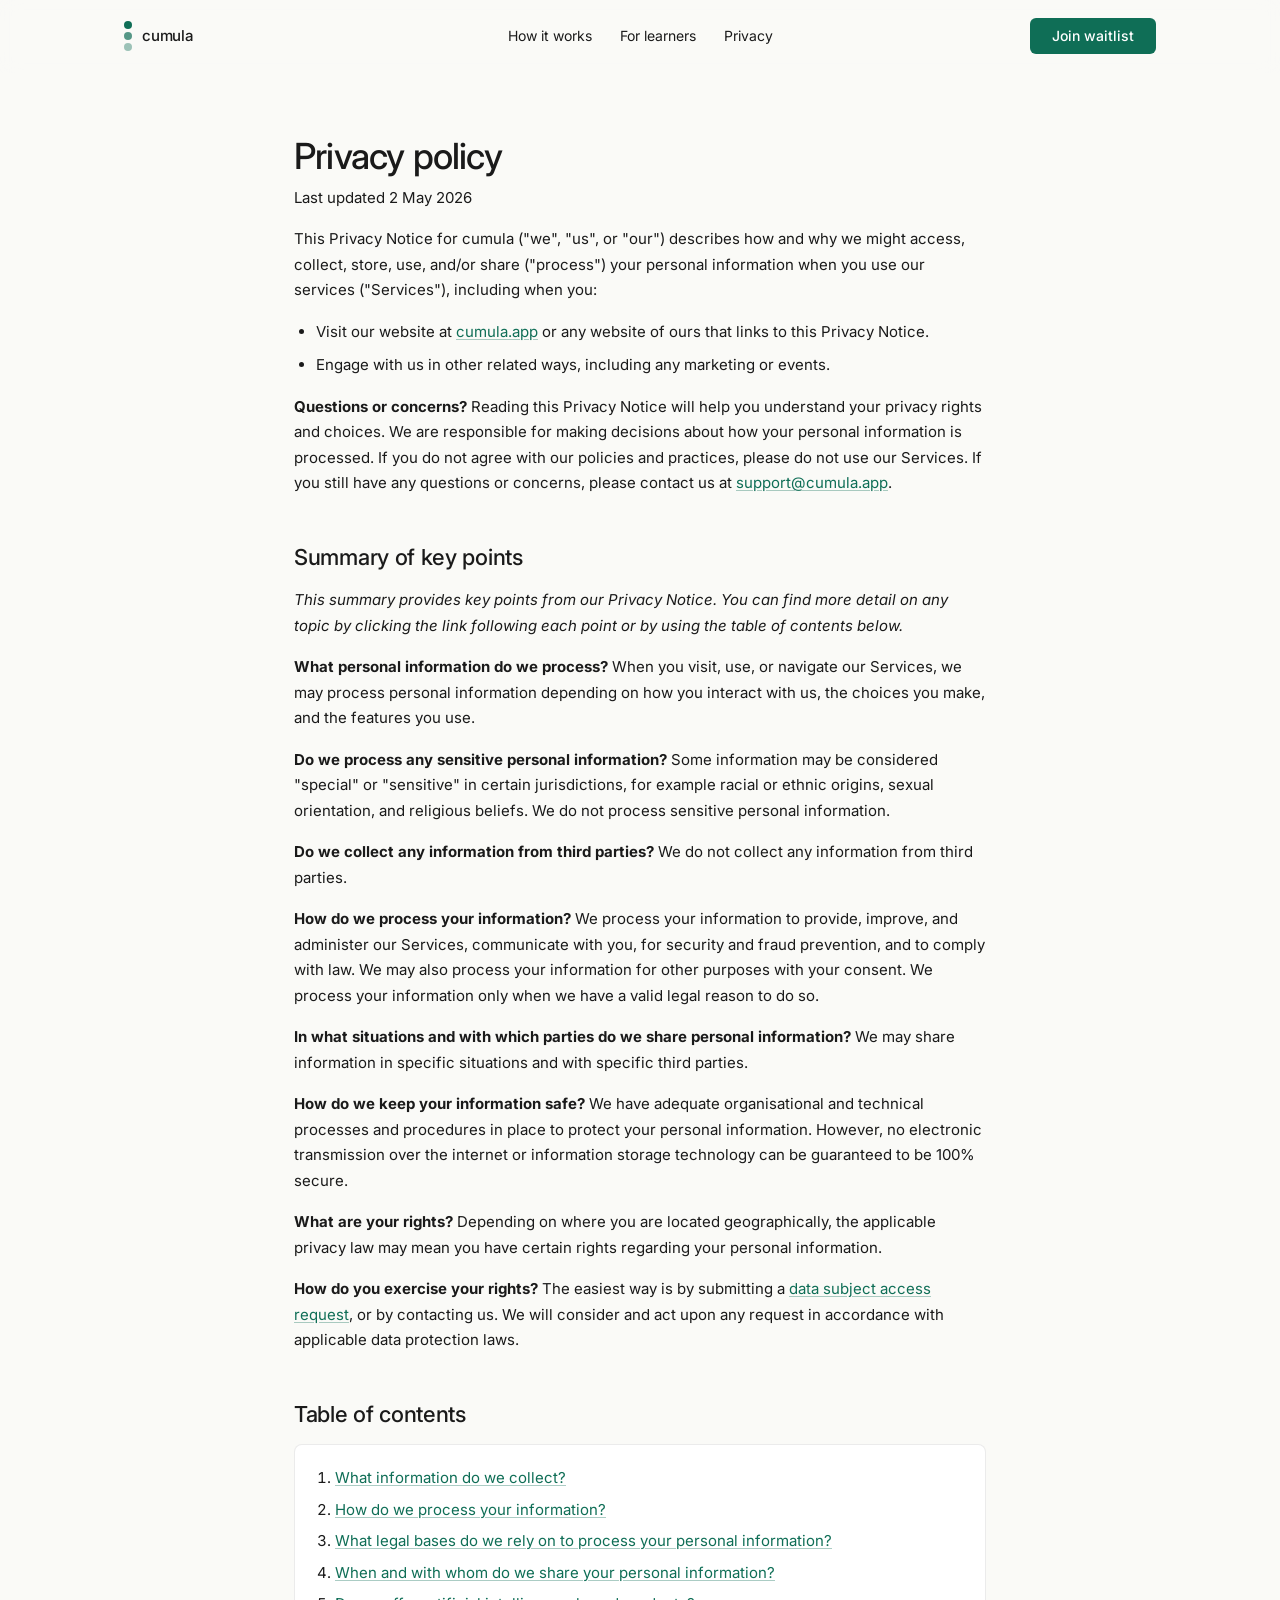
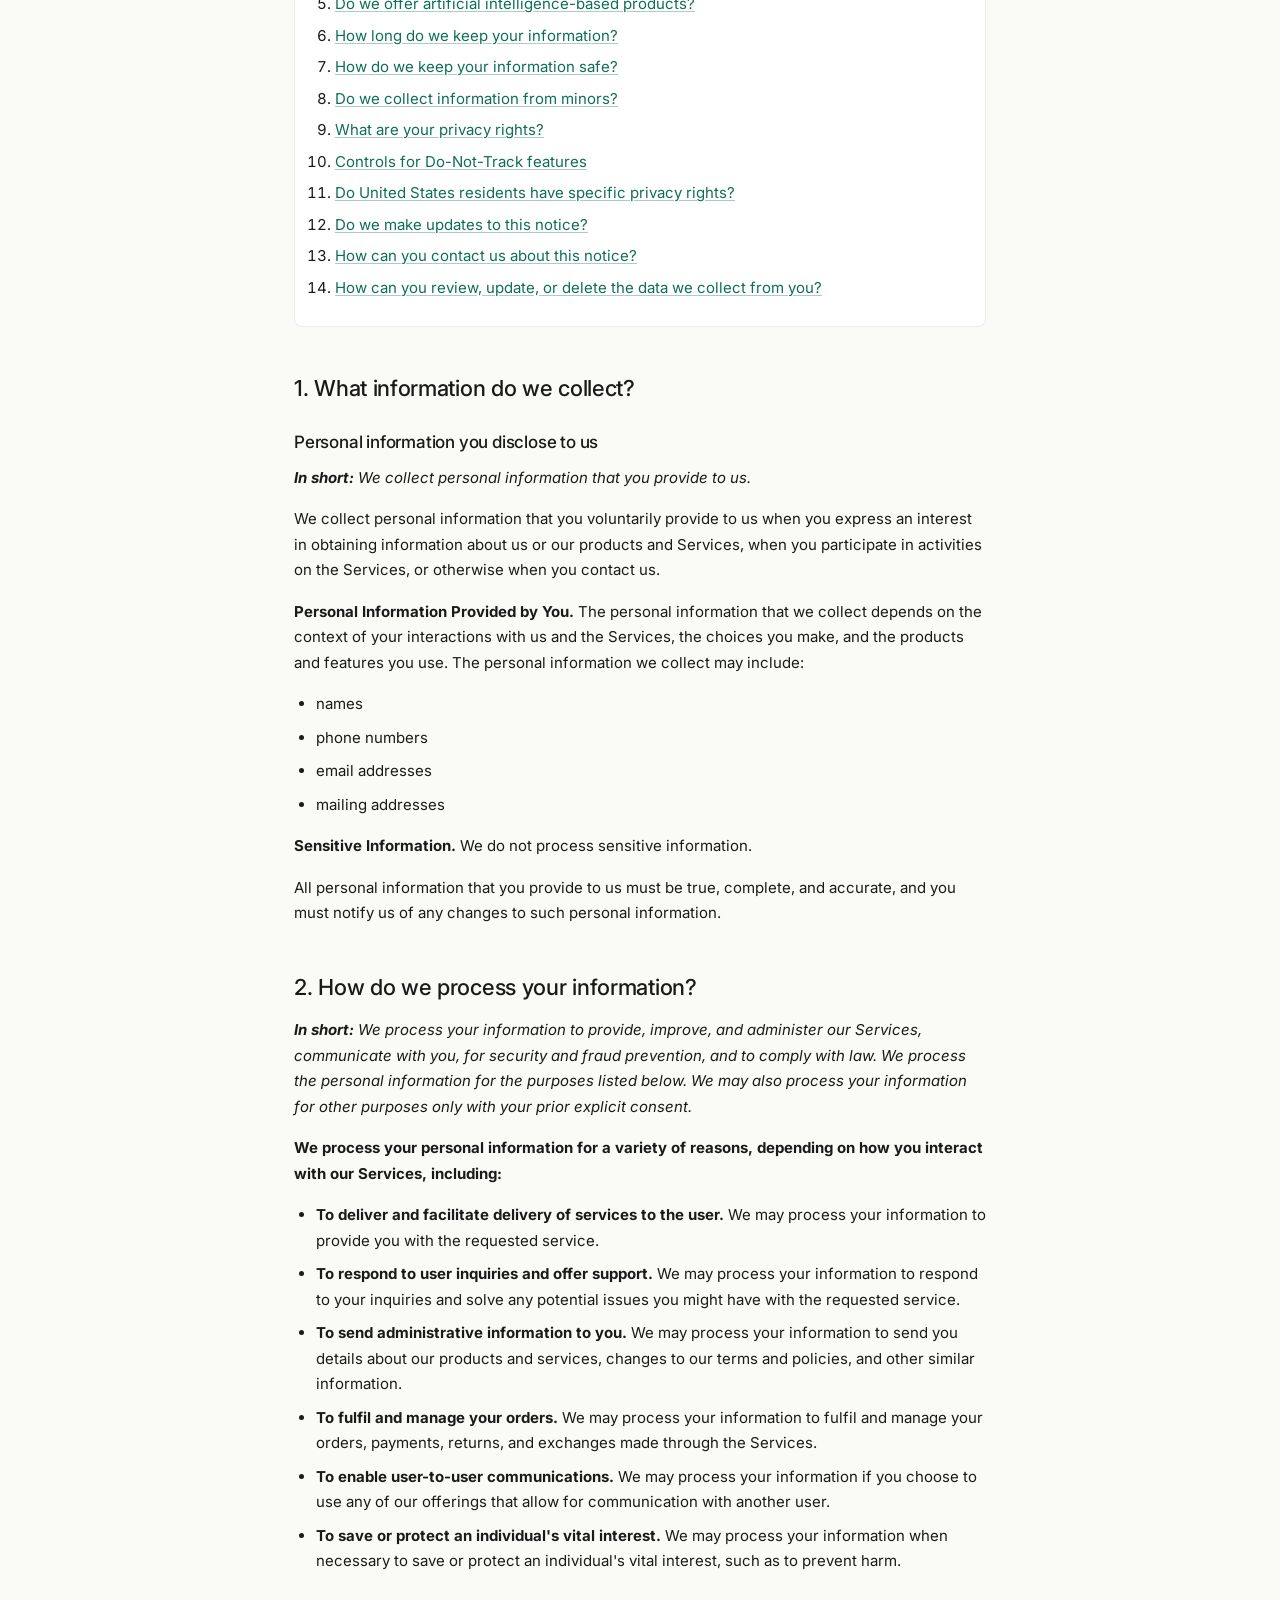
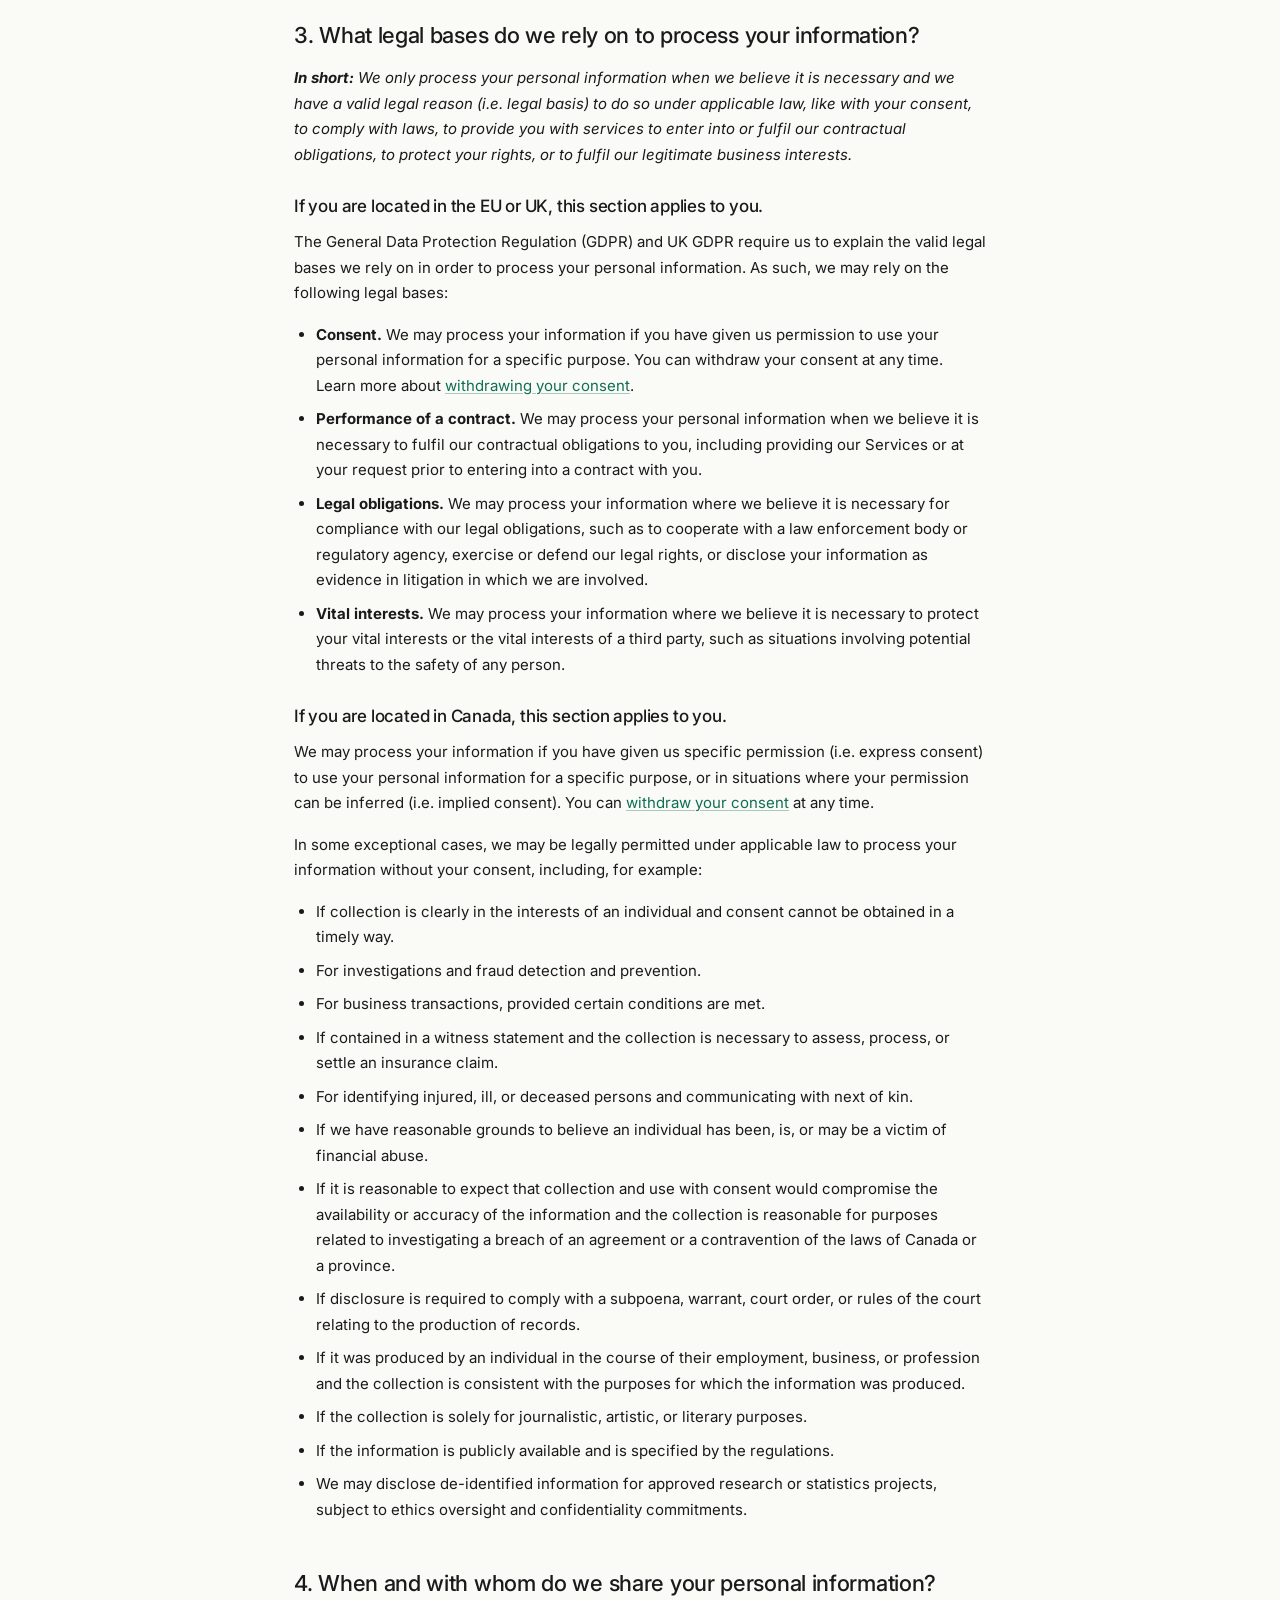
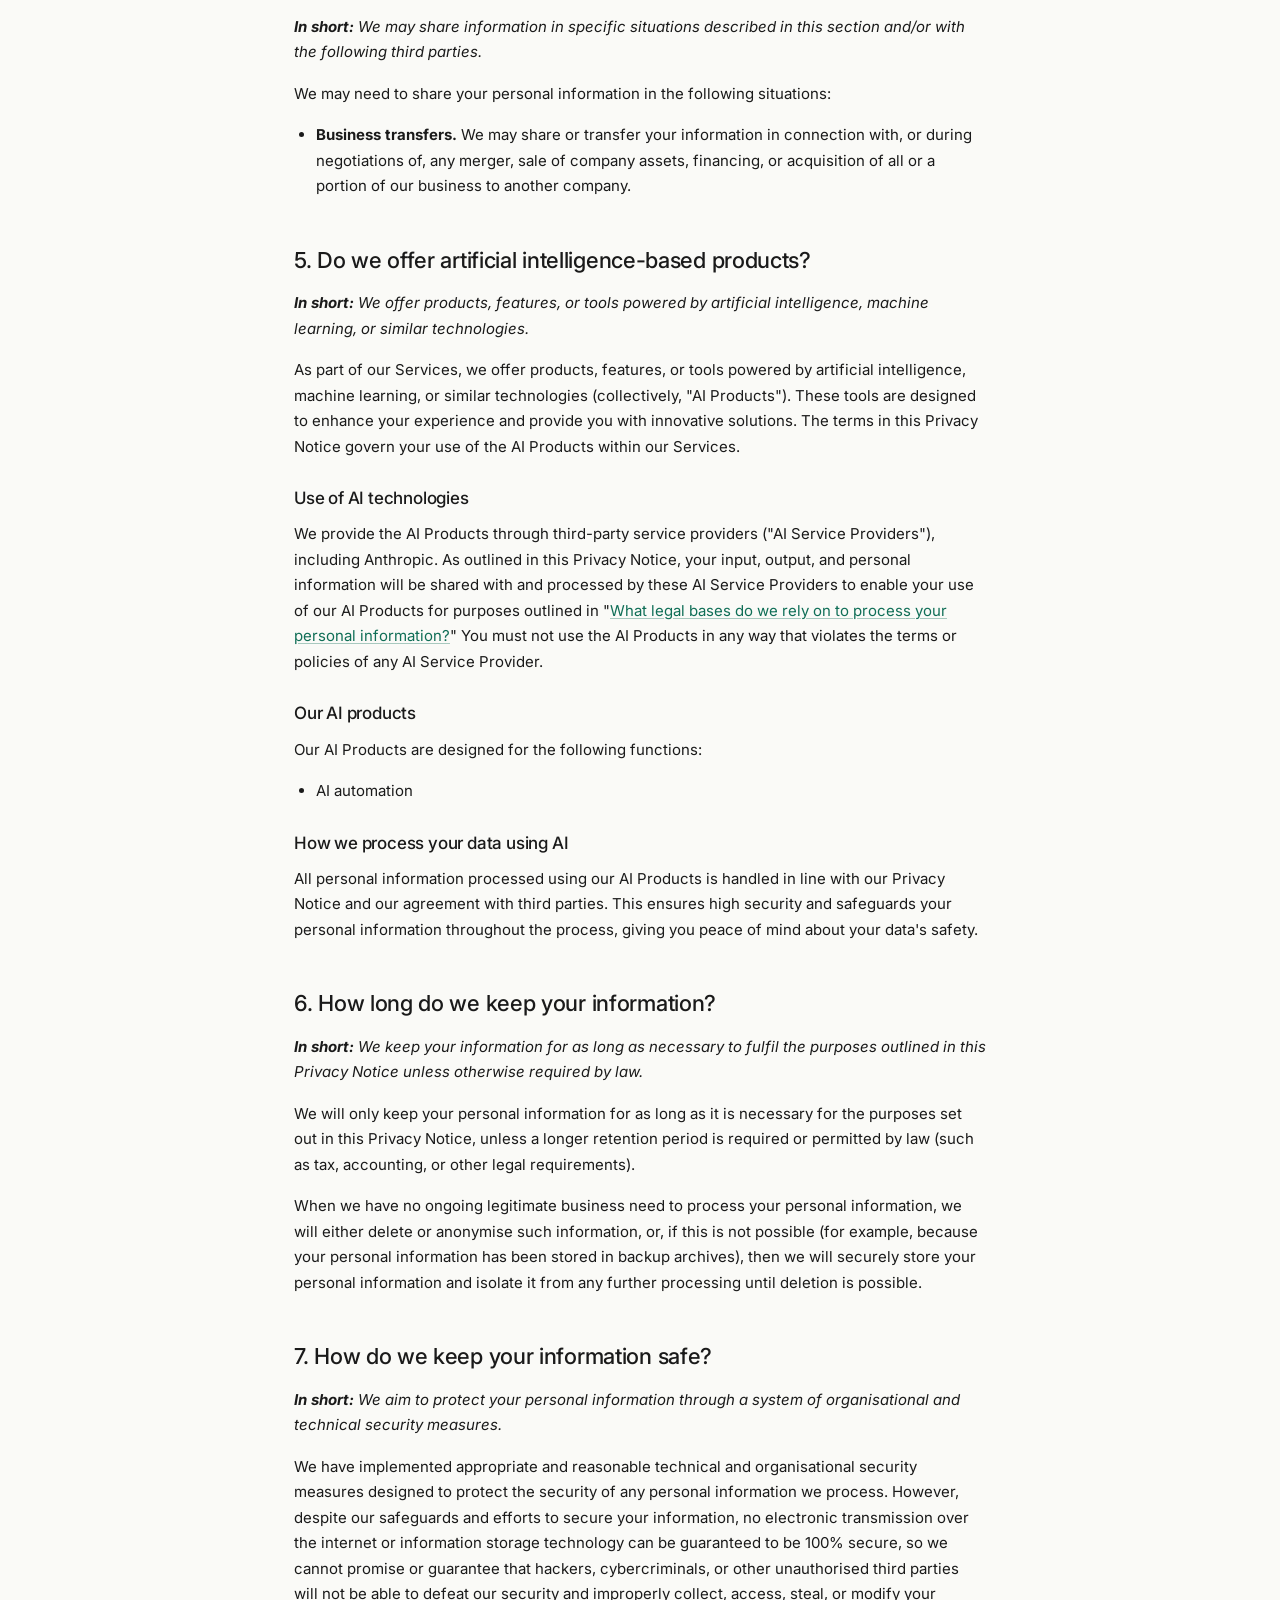
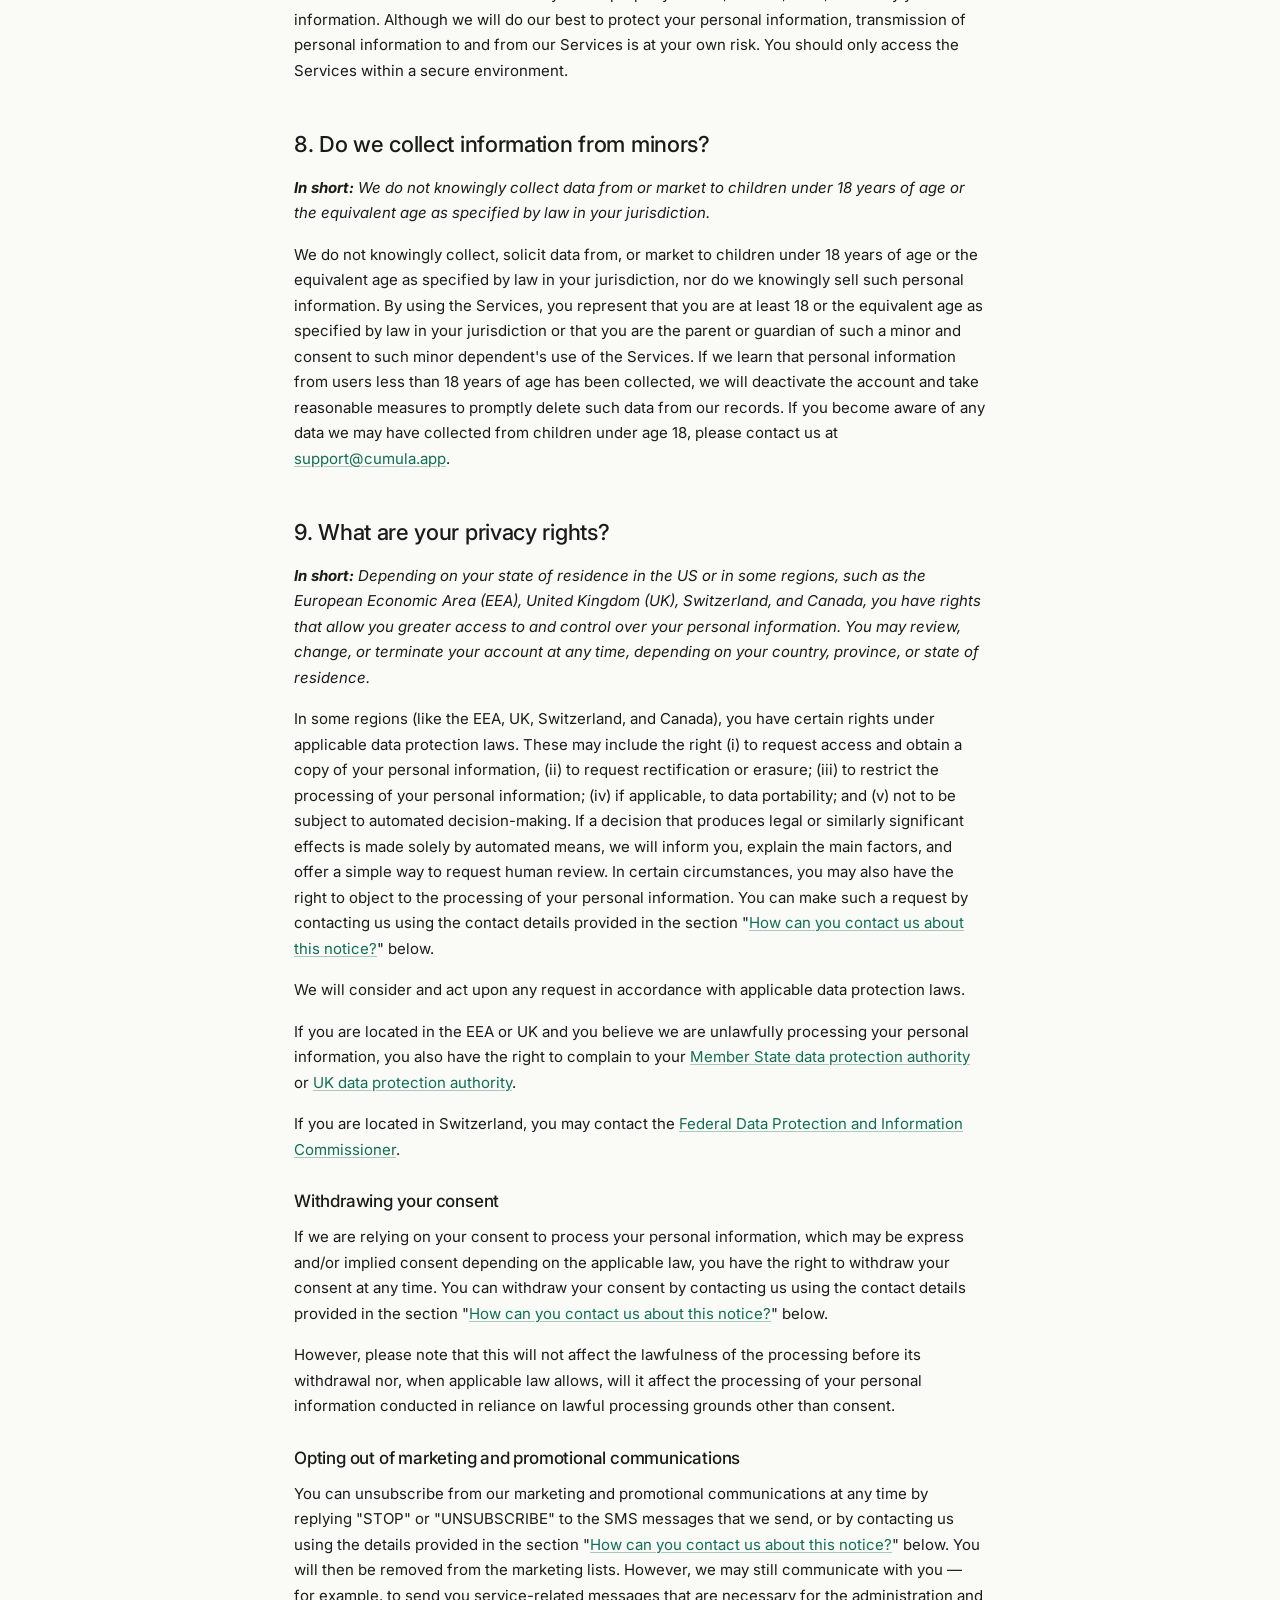
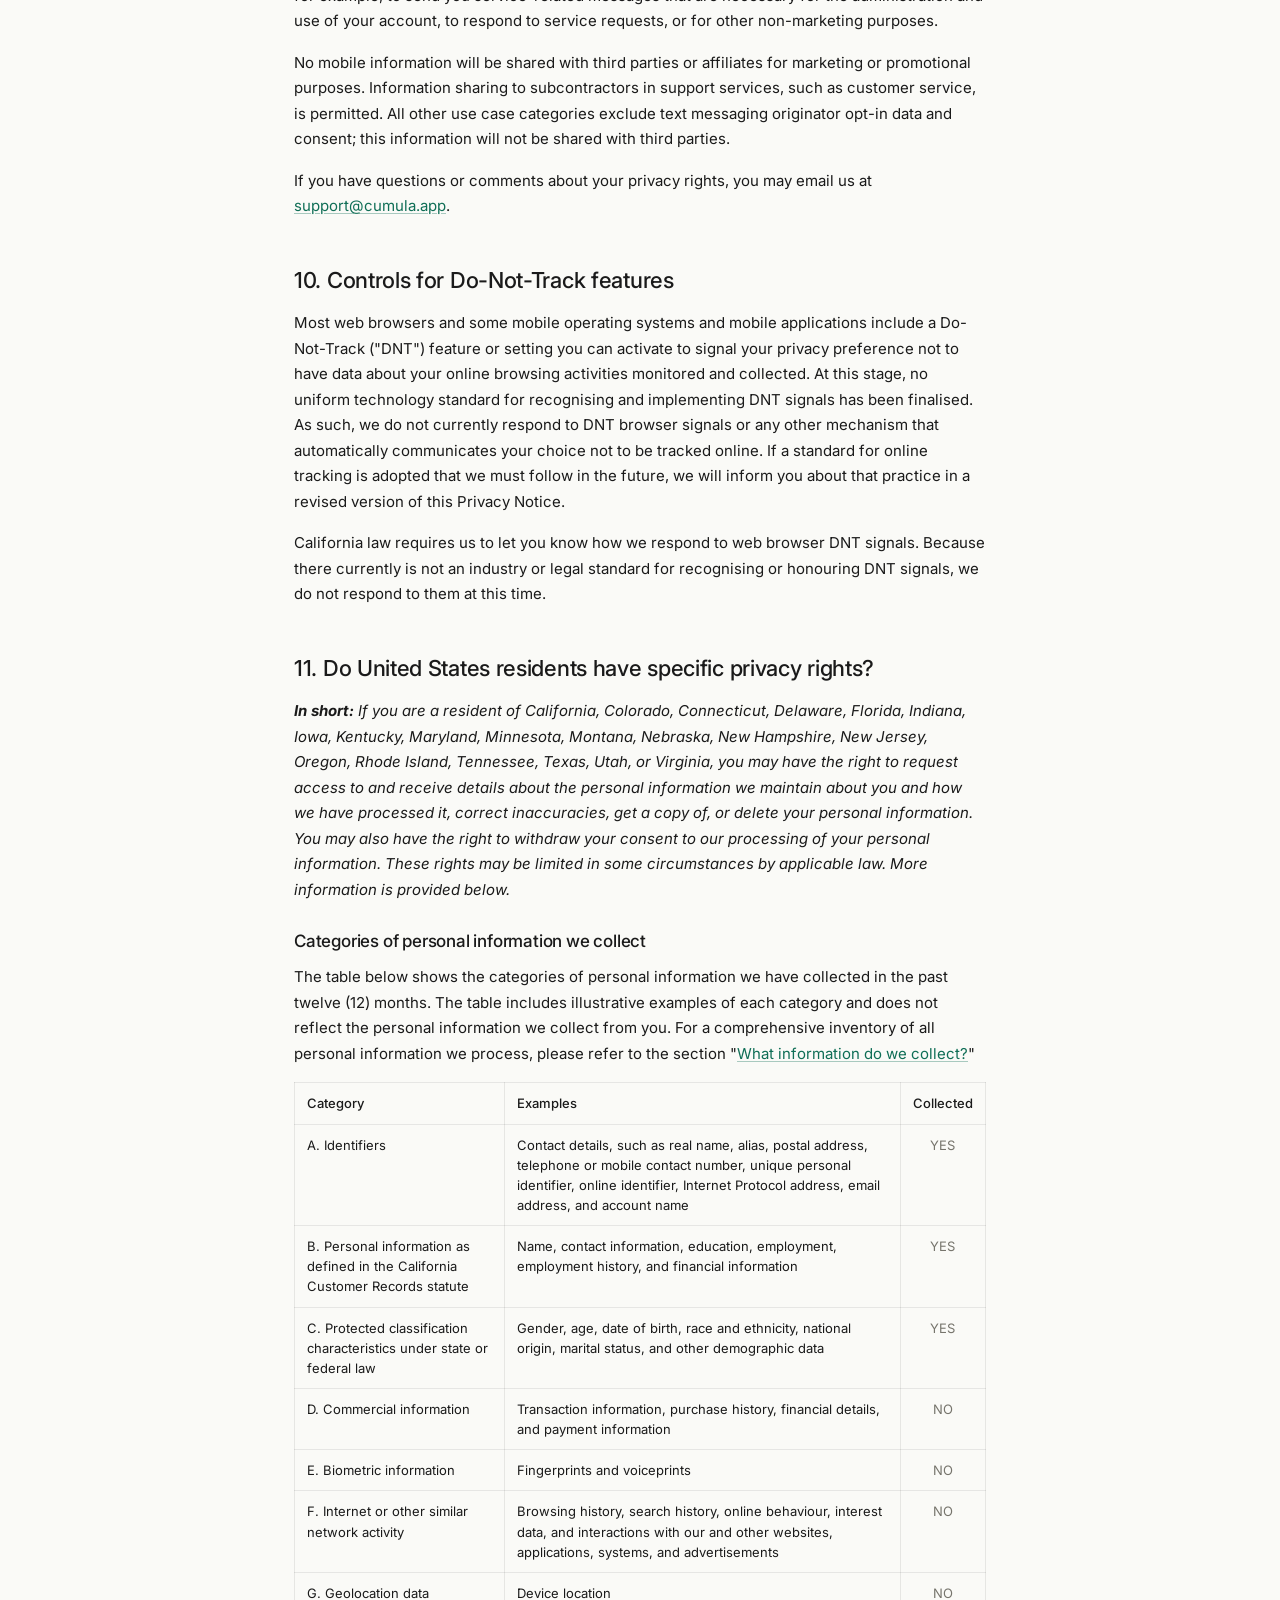
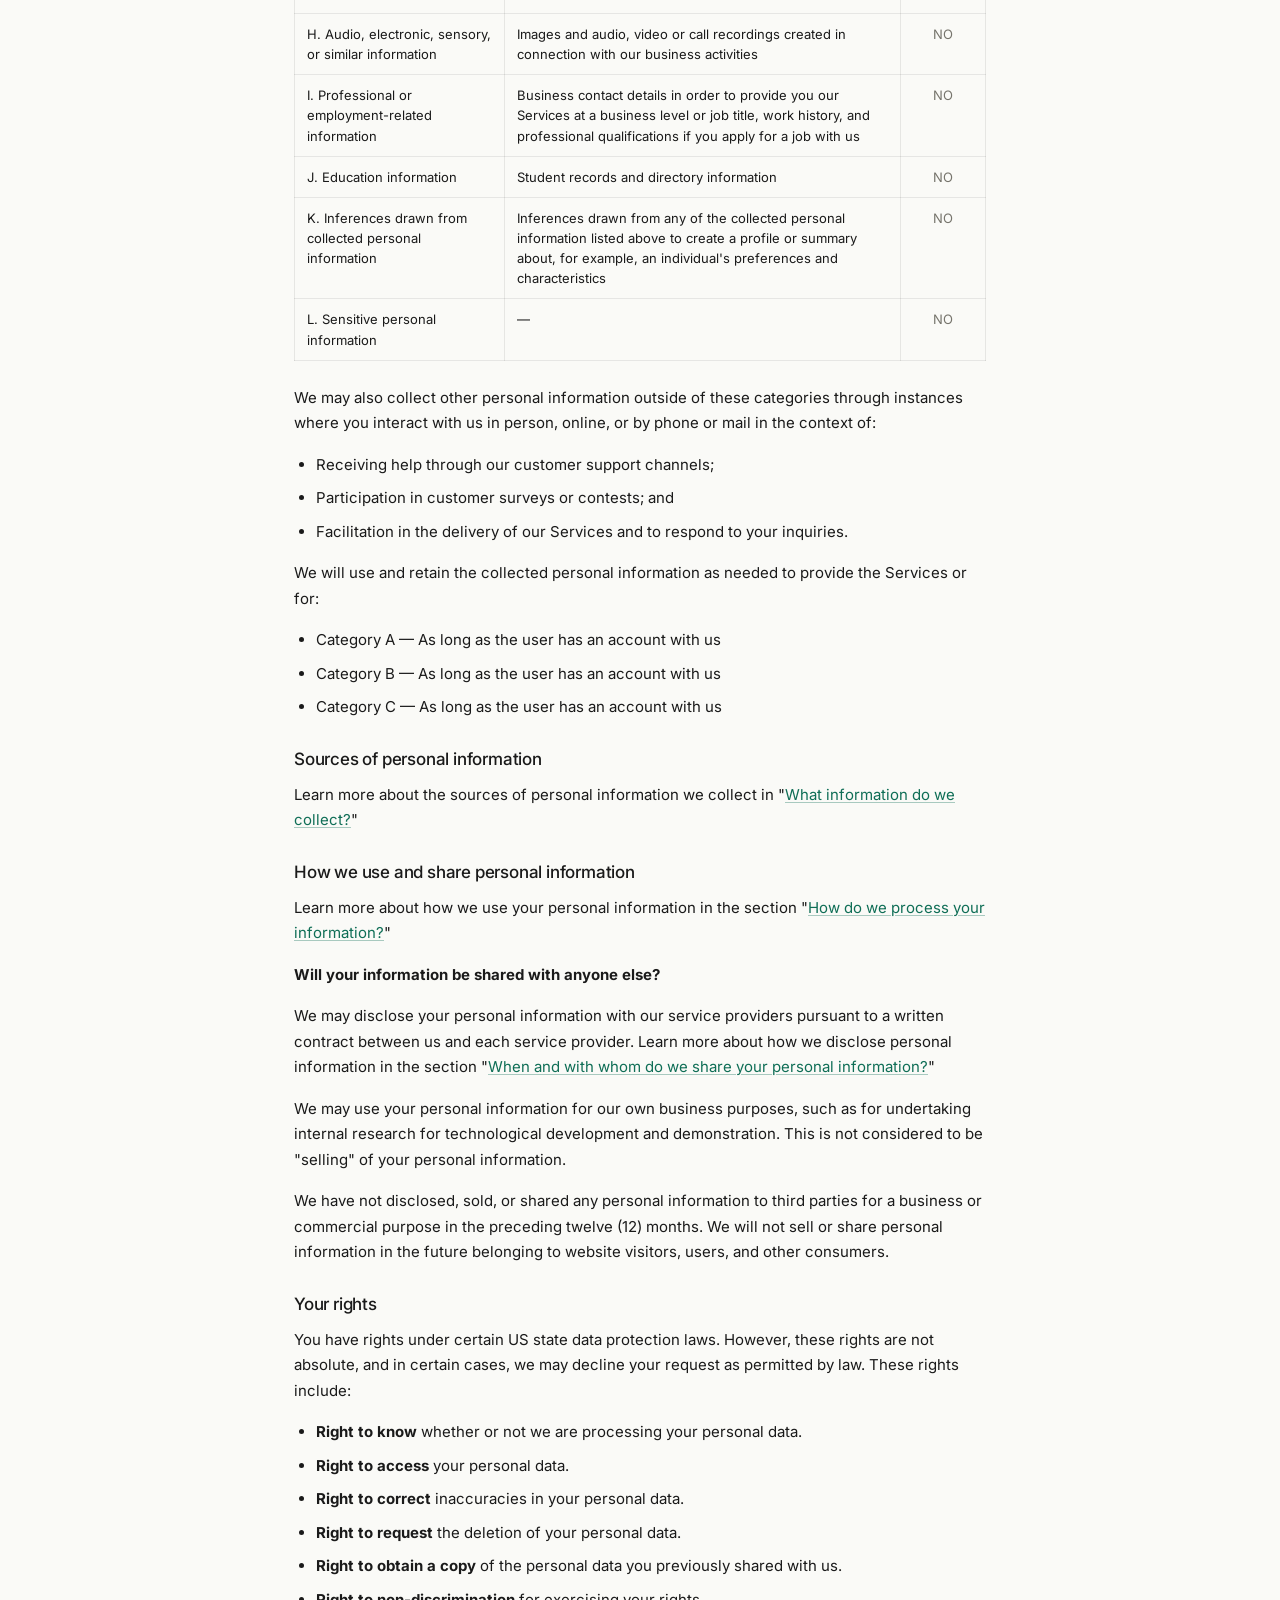
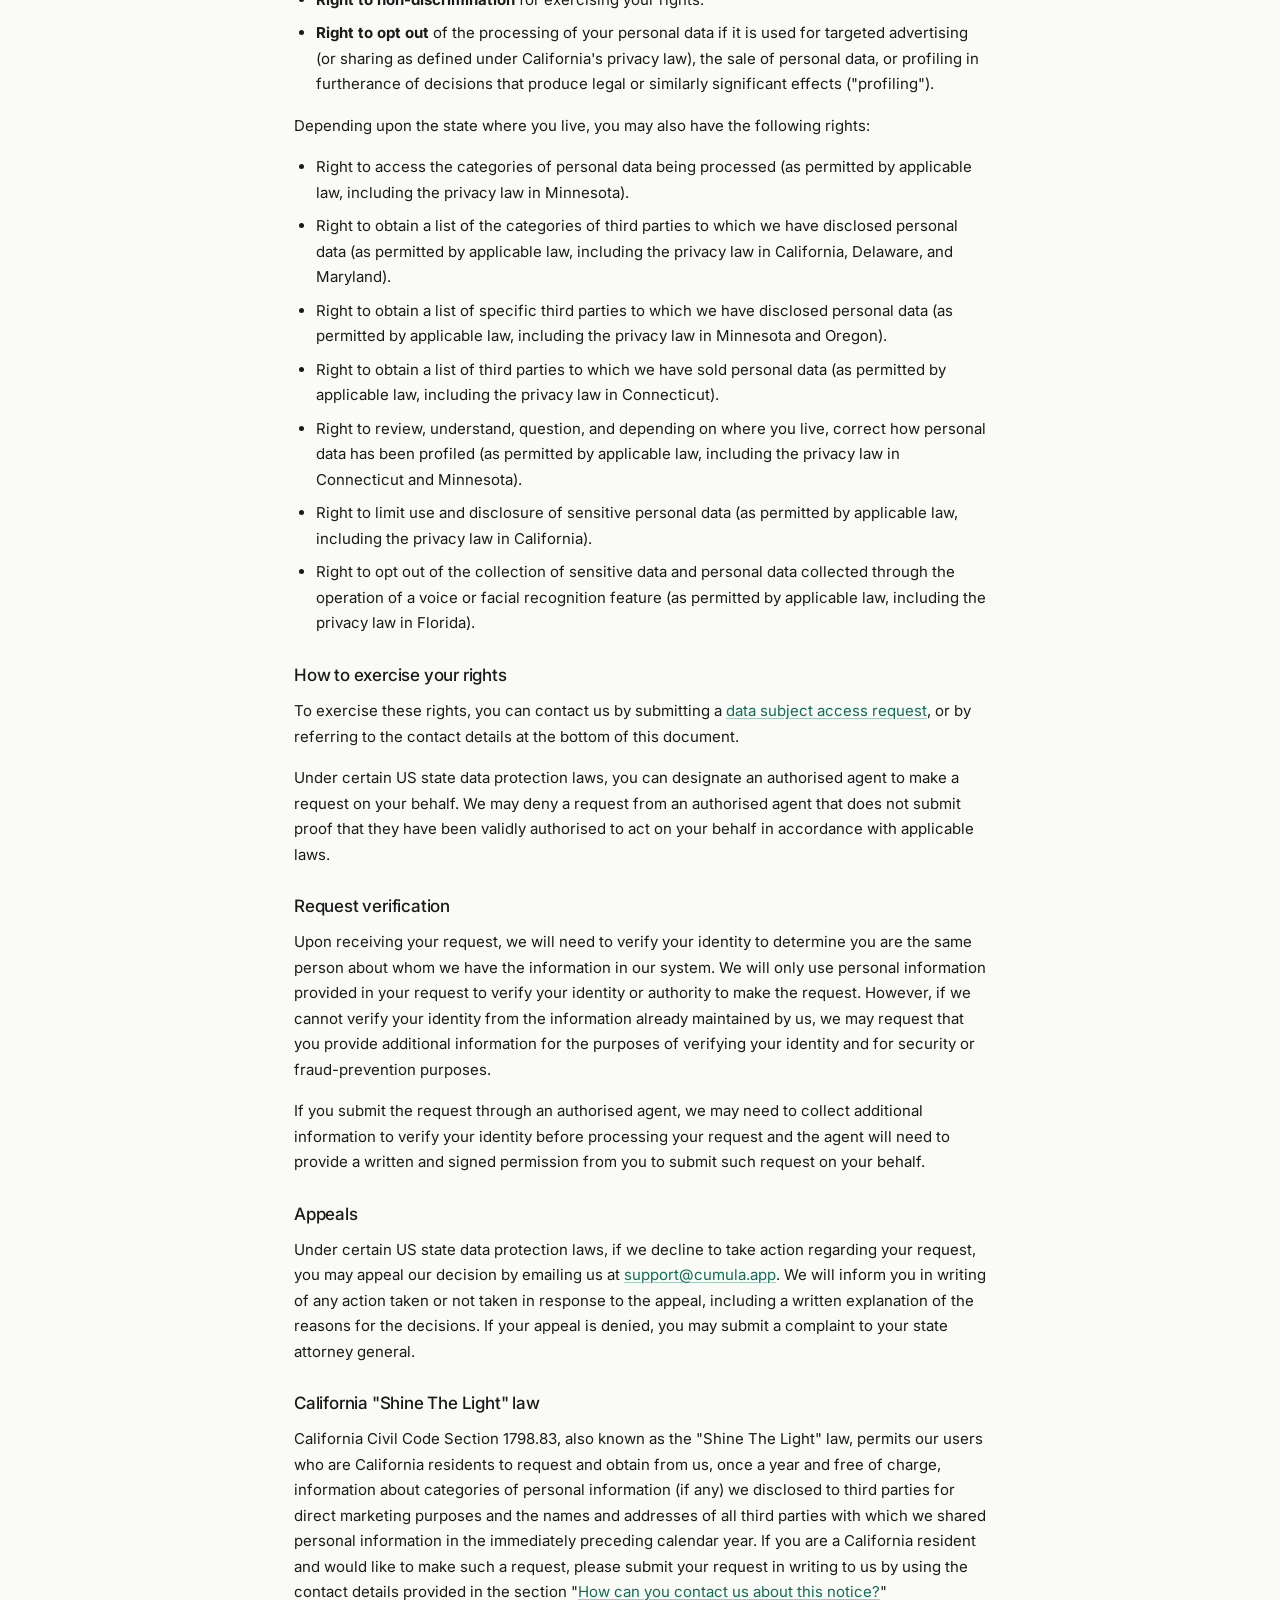
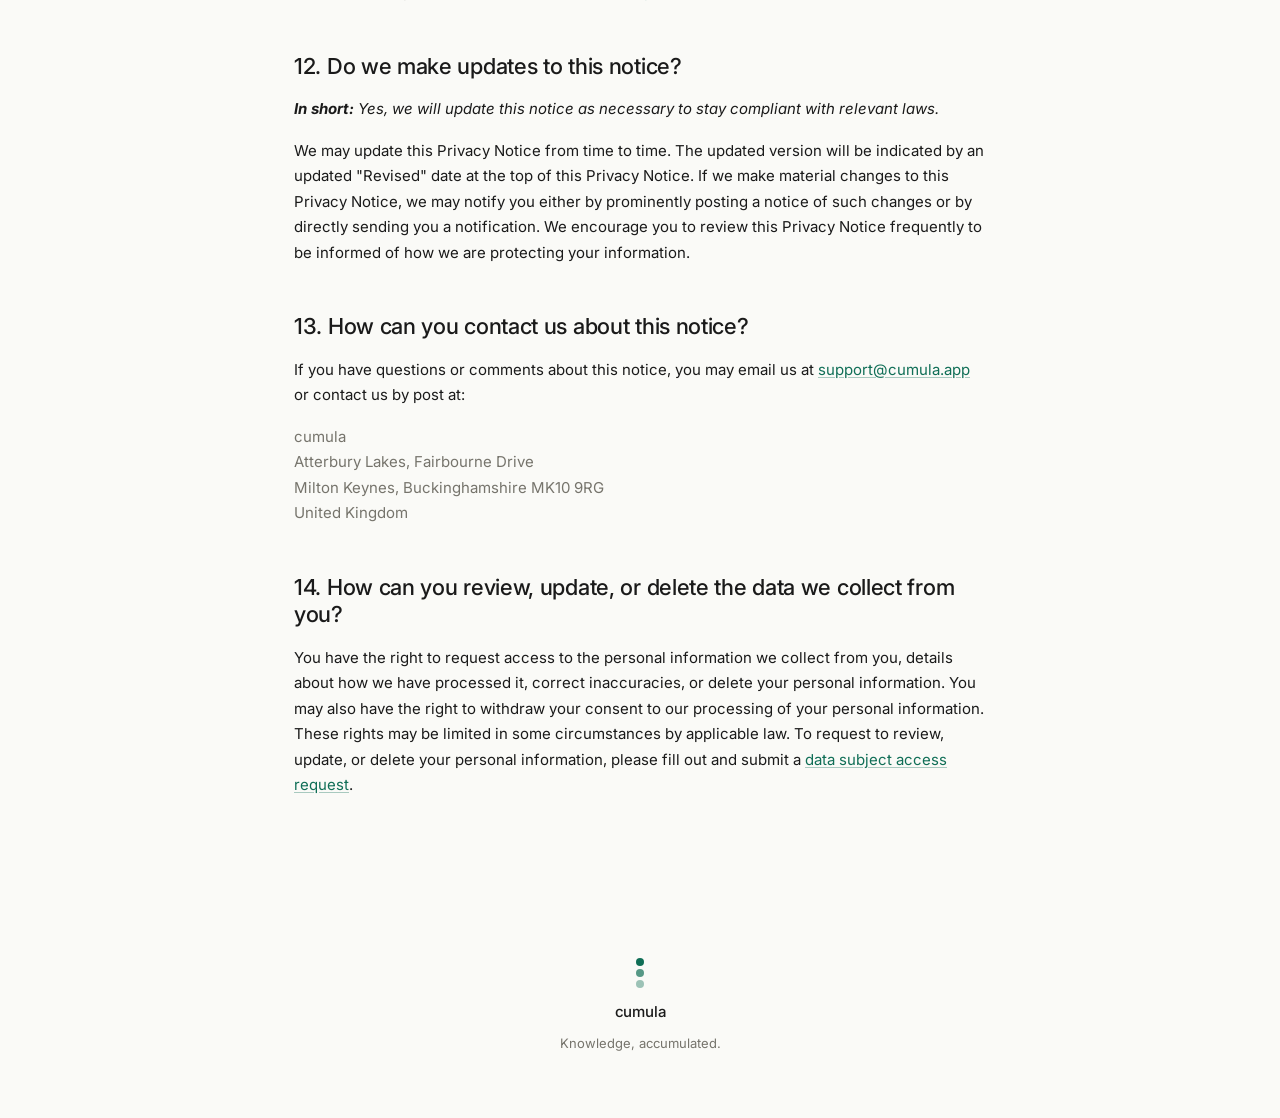
==== commit 367f5e10: "Update tagline to 'Knowledge, accumulated.' The new tagline ties to the brand name (cumula sits insi" ====
--- a/privacy.html
+++ b/privacy.html
@@ -8,7 +8,7 @@
     <link rel="preconnect" href="https://fonts.googleapis.com" />
     <link rel="preconnect" href="https://fonts.gstatic.com" crossorigin />
     <link
-      href="https://fonts.googleapis.com/css2?family=Inter:wght@400;500&display=swap"
+      href="https://fonts.googleapis.com/css2?family=Inter:ital,wght@0,400;0,500;1,500;1,700&display=swap"
       rel="stylesheet"
     />
     <link rel="stylesheet" href="styles.css" />
@@ -731,7 +731,7 @@
           <span class="logo__dot logo__dot--3"></span>
         </span>
         <span class="footer__wordmark">cumula</span>
-        <span class="footer__tagline">Knowledge, compounded.</span>
+        <span class="footer__tagline">Knowledge, accumulated.</span>
       </div>
     </footer>
   </body>
--- a/styles.css
+++ b/styles.css
@@ -64,7 +64,7 @@
   width: 8px;
   height: 8px;
   border-radius: 50%;
-  background: var(--text);
+  background: var(--primary);
 }
 
 .logo__dot--1 {
@@ -198,6 +198,15 @@
   letter-spacing: -1.5px;
   line-height: 1.05;
   margin: 0 0 20px;
+}
+
+.hero__headline em {
+  font-style: italic;
+  font-weight: inherit;
+}
+
+.hero__headline strong {
+  font-weight: 700;
 }
 
 .hero__subhead {
@@ -243,6 +252,17 @@
   white-space: nowrap;
 }
 
+.eo-form {
+  width: 100%;
+  max-width: 460px;
+  margin: 0 auto;
+  min-height: 88px;
+}
+
+.eo-form a {
+  color: var(--primary);
+}
+
 .consent {
   display: flex;
   gap: 8px;
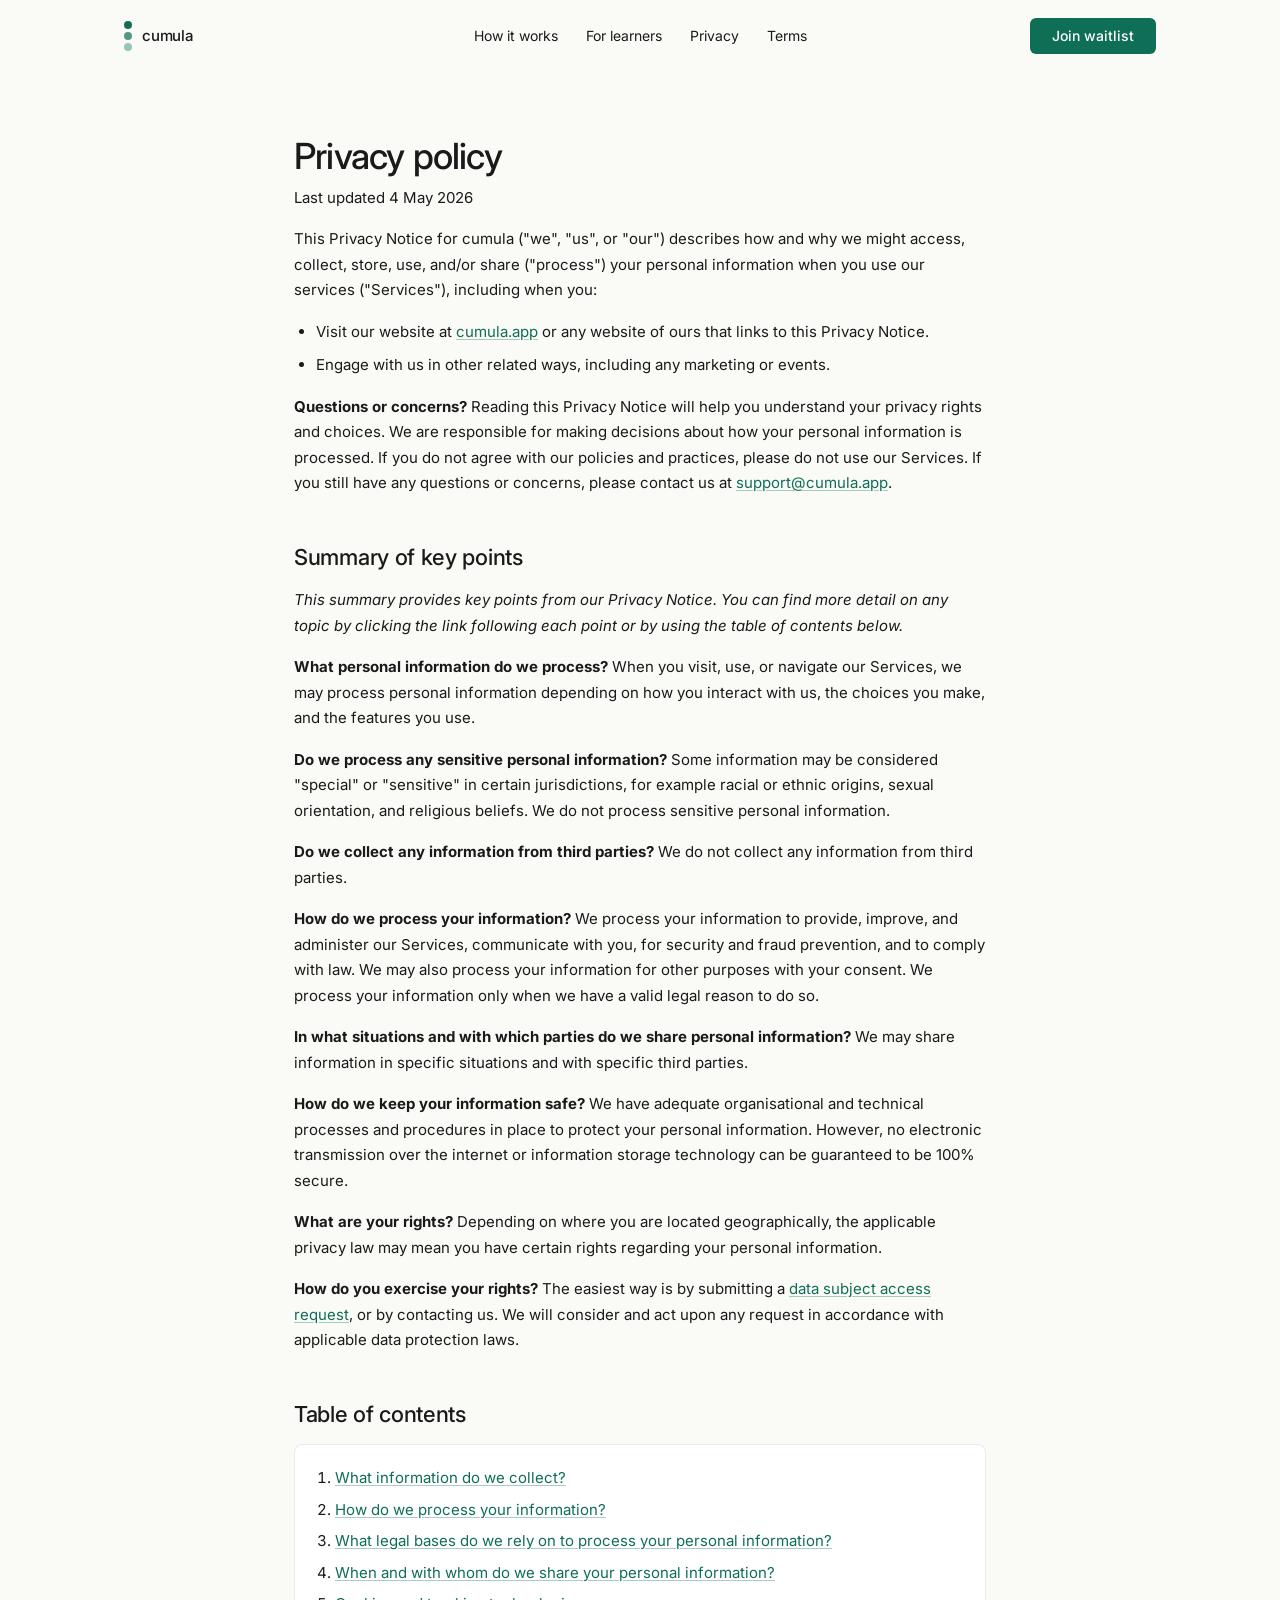
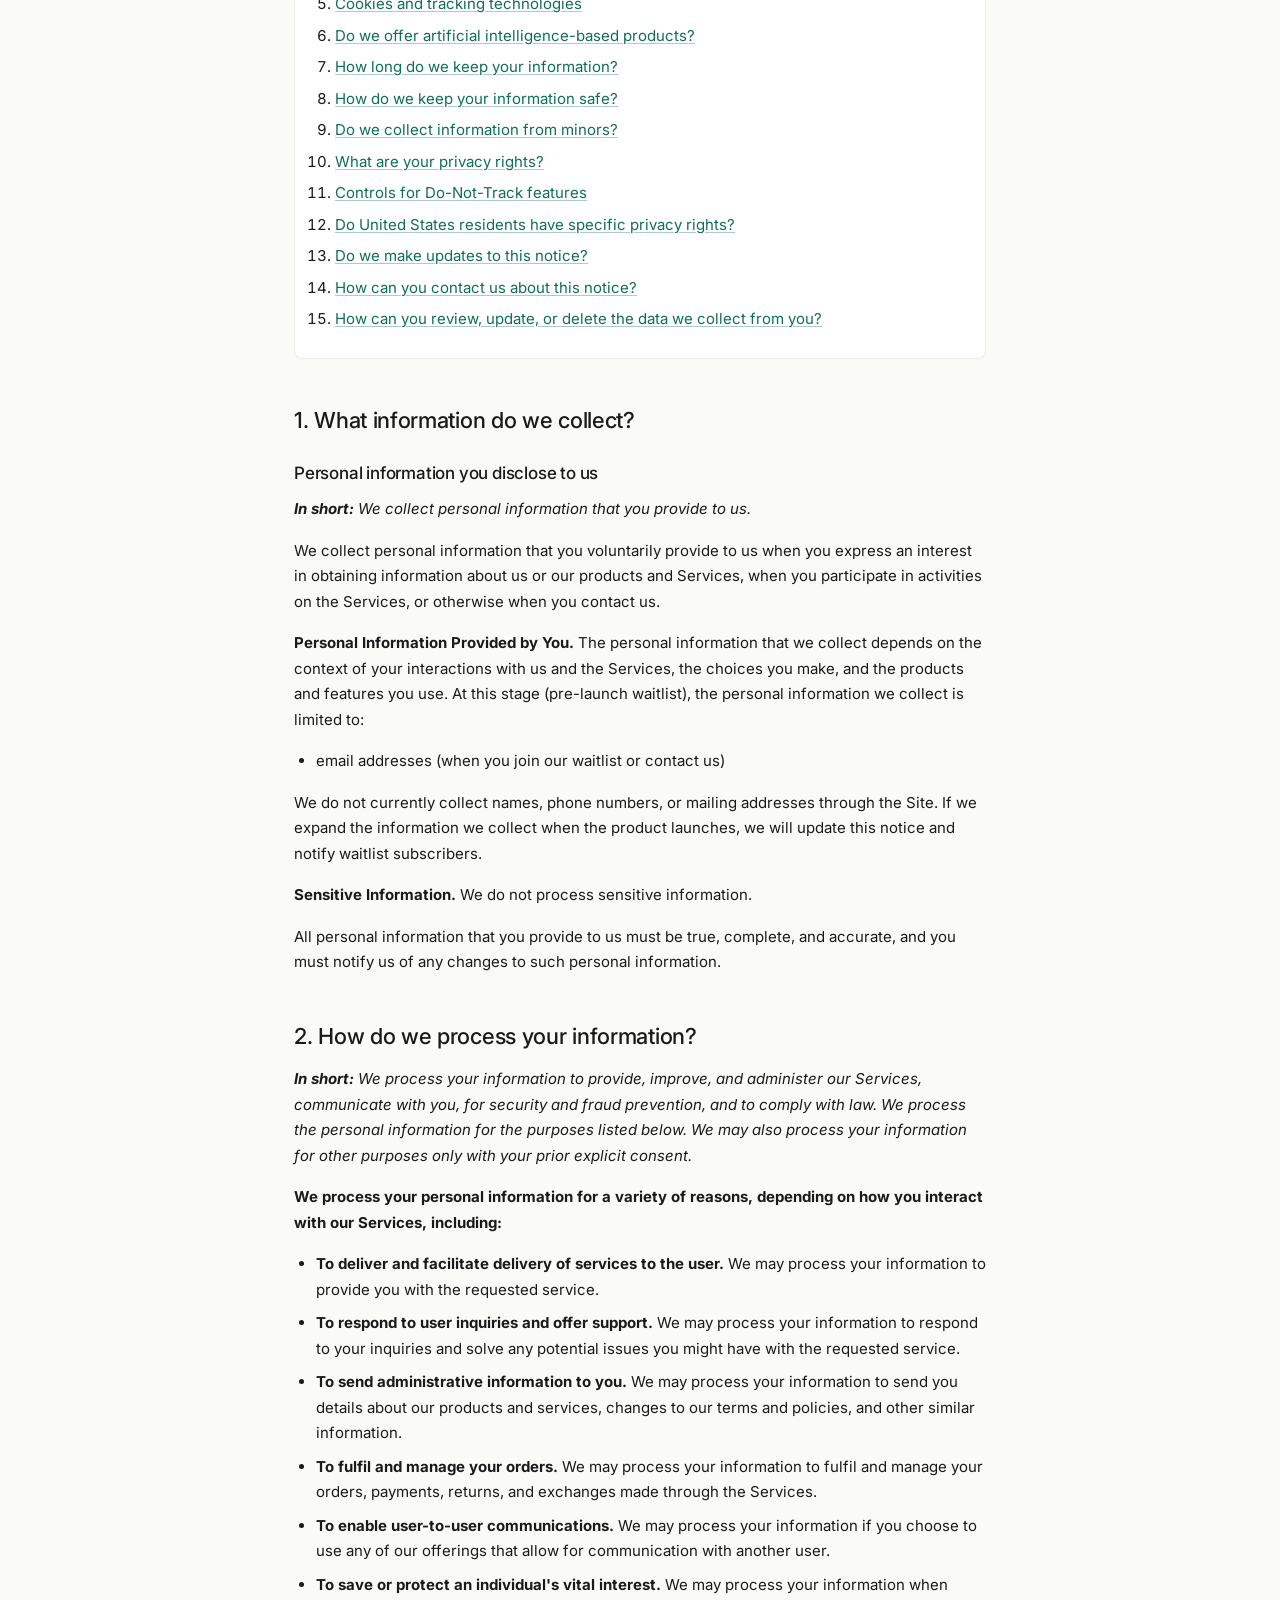
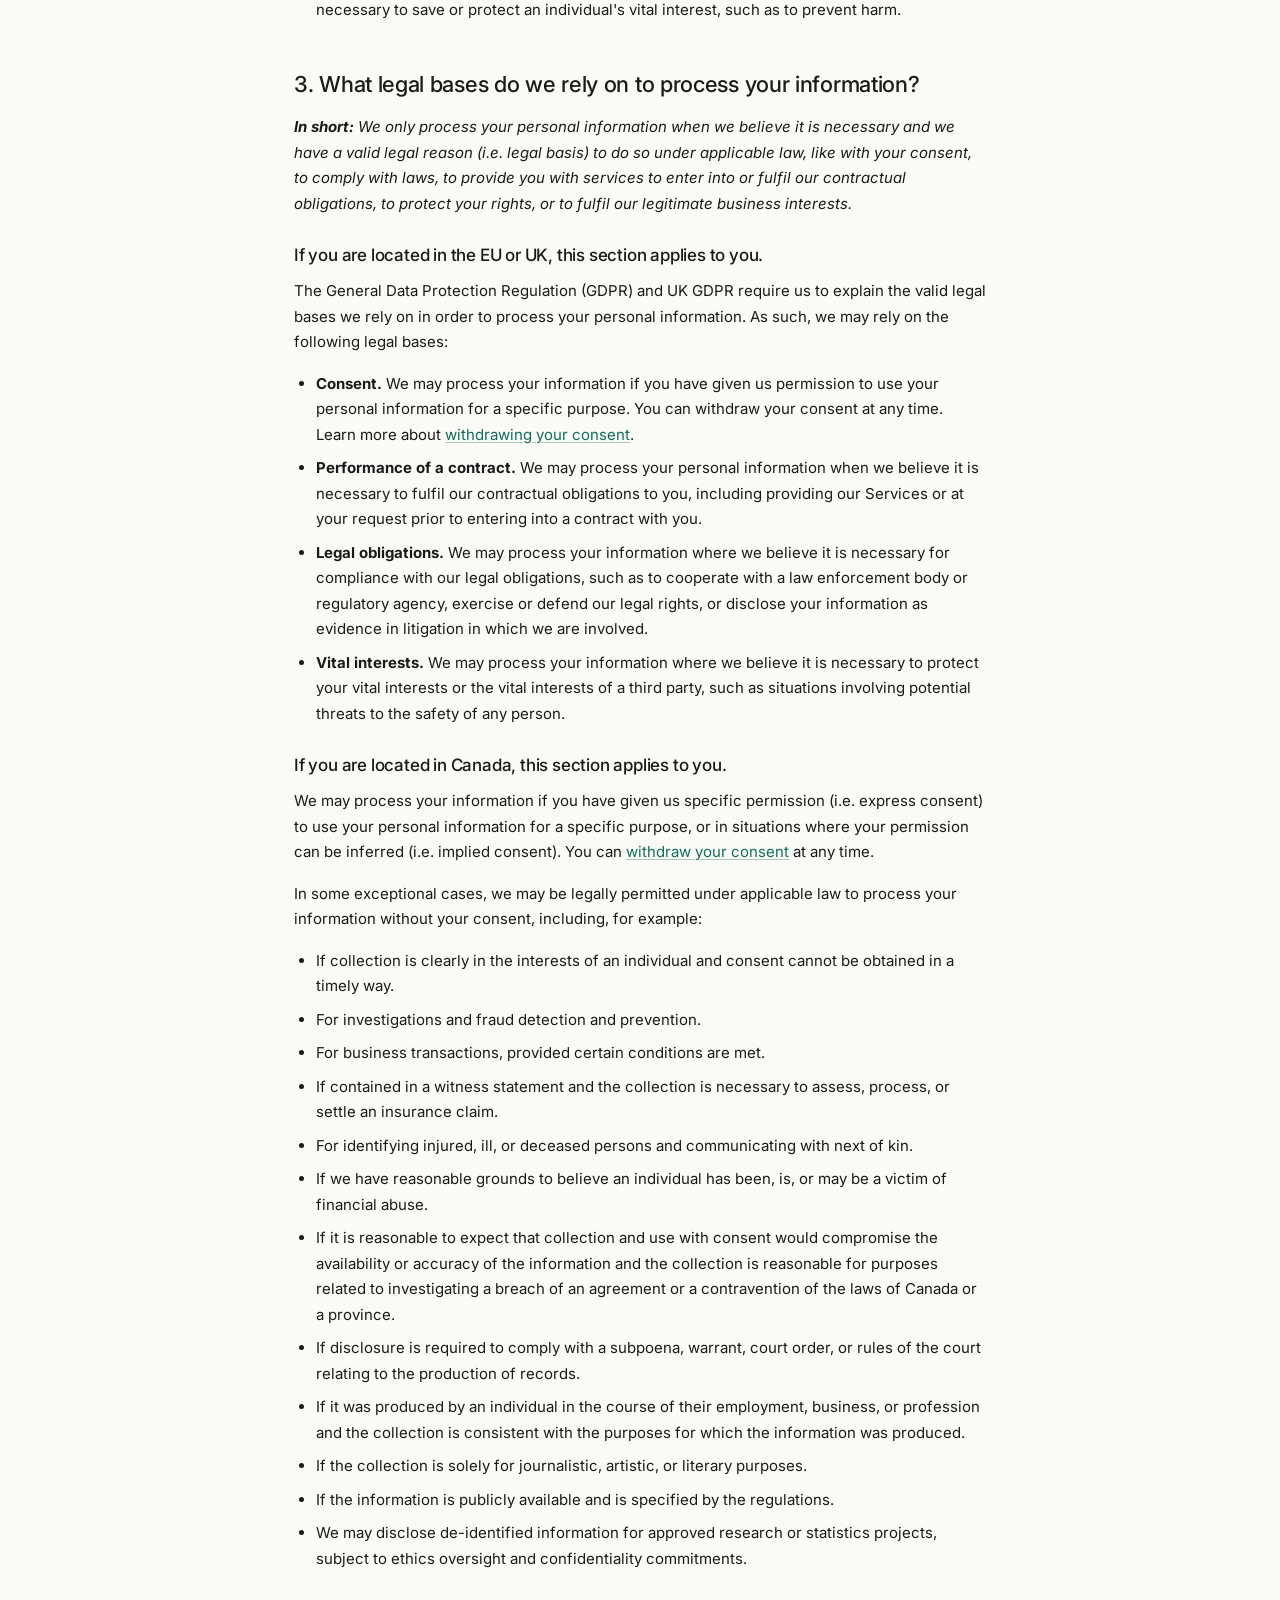
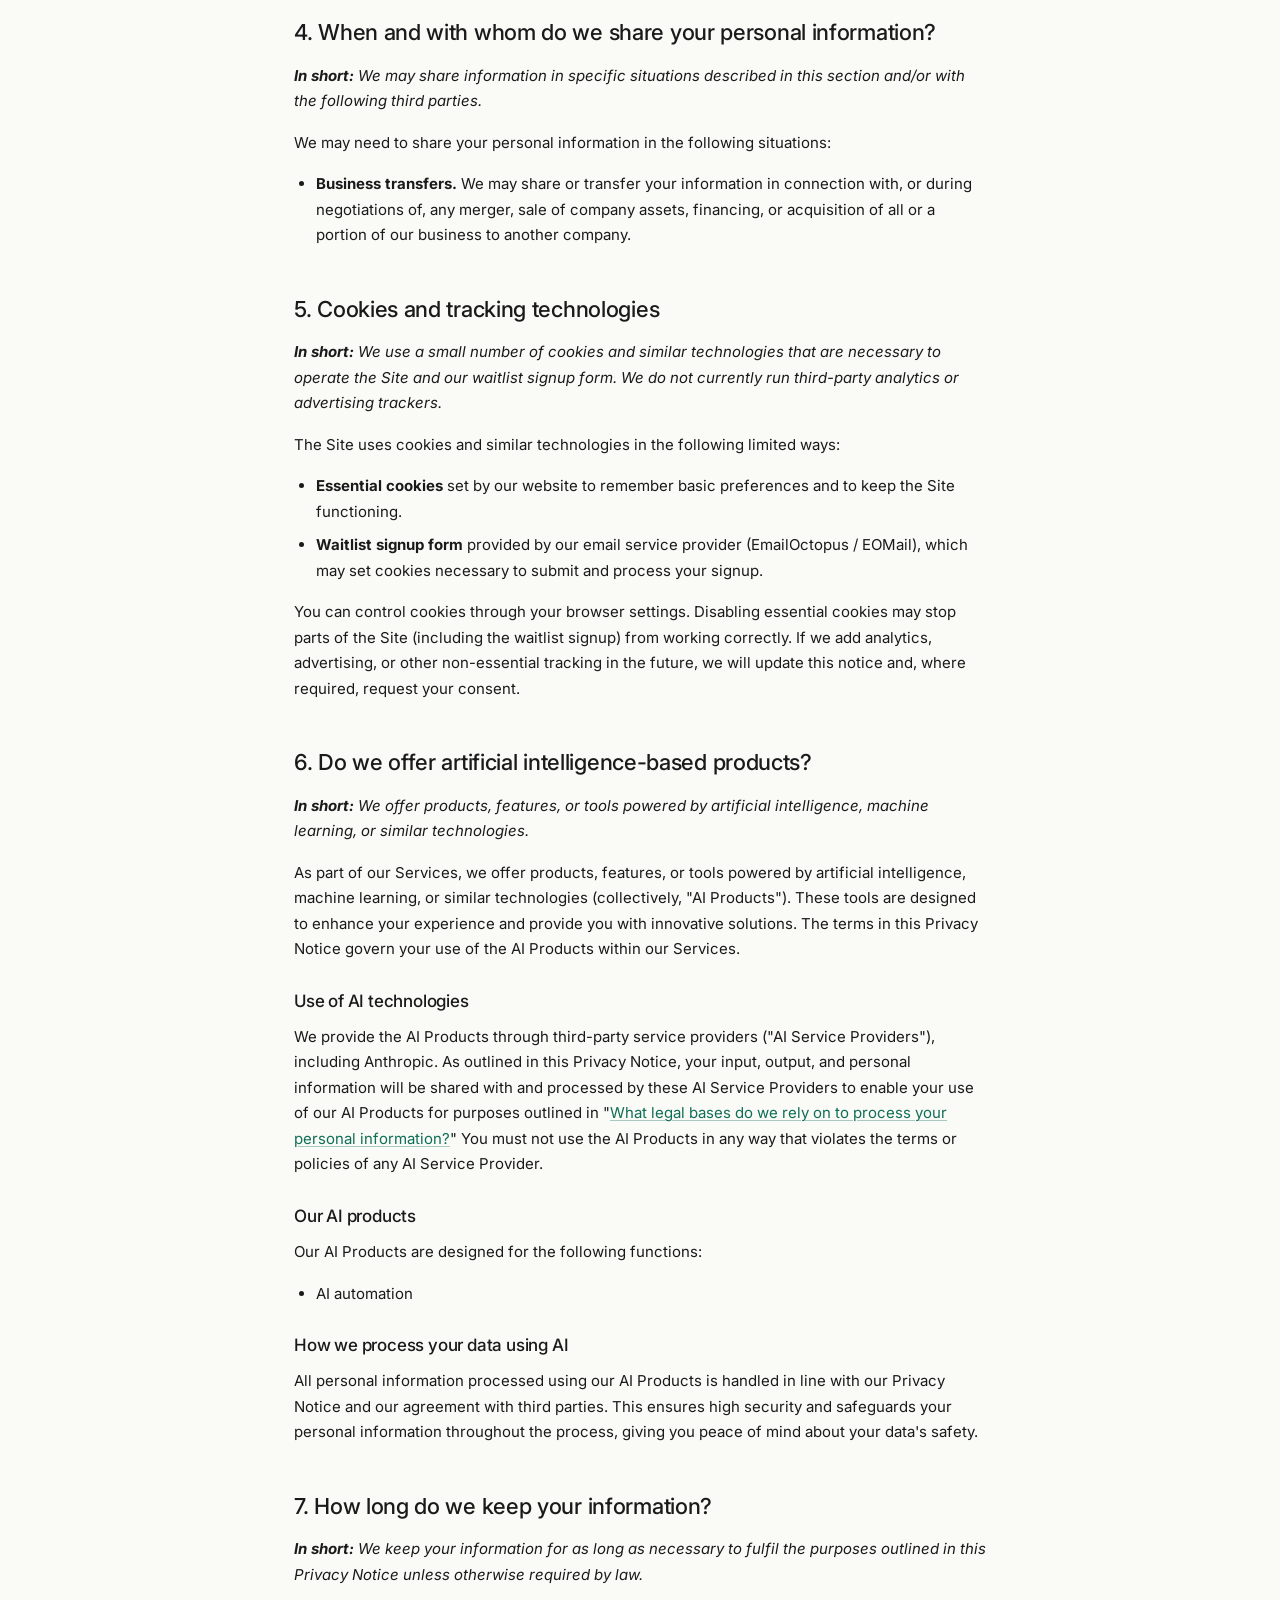
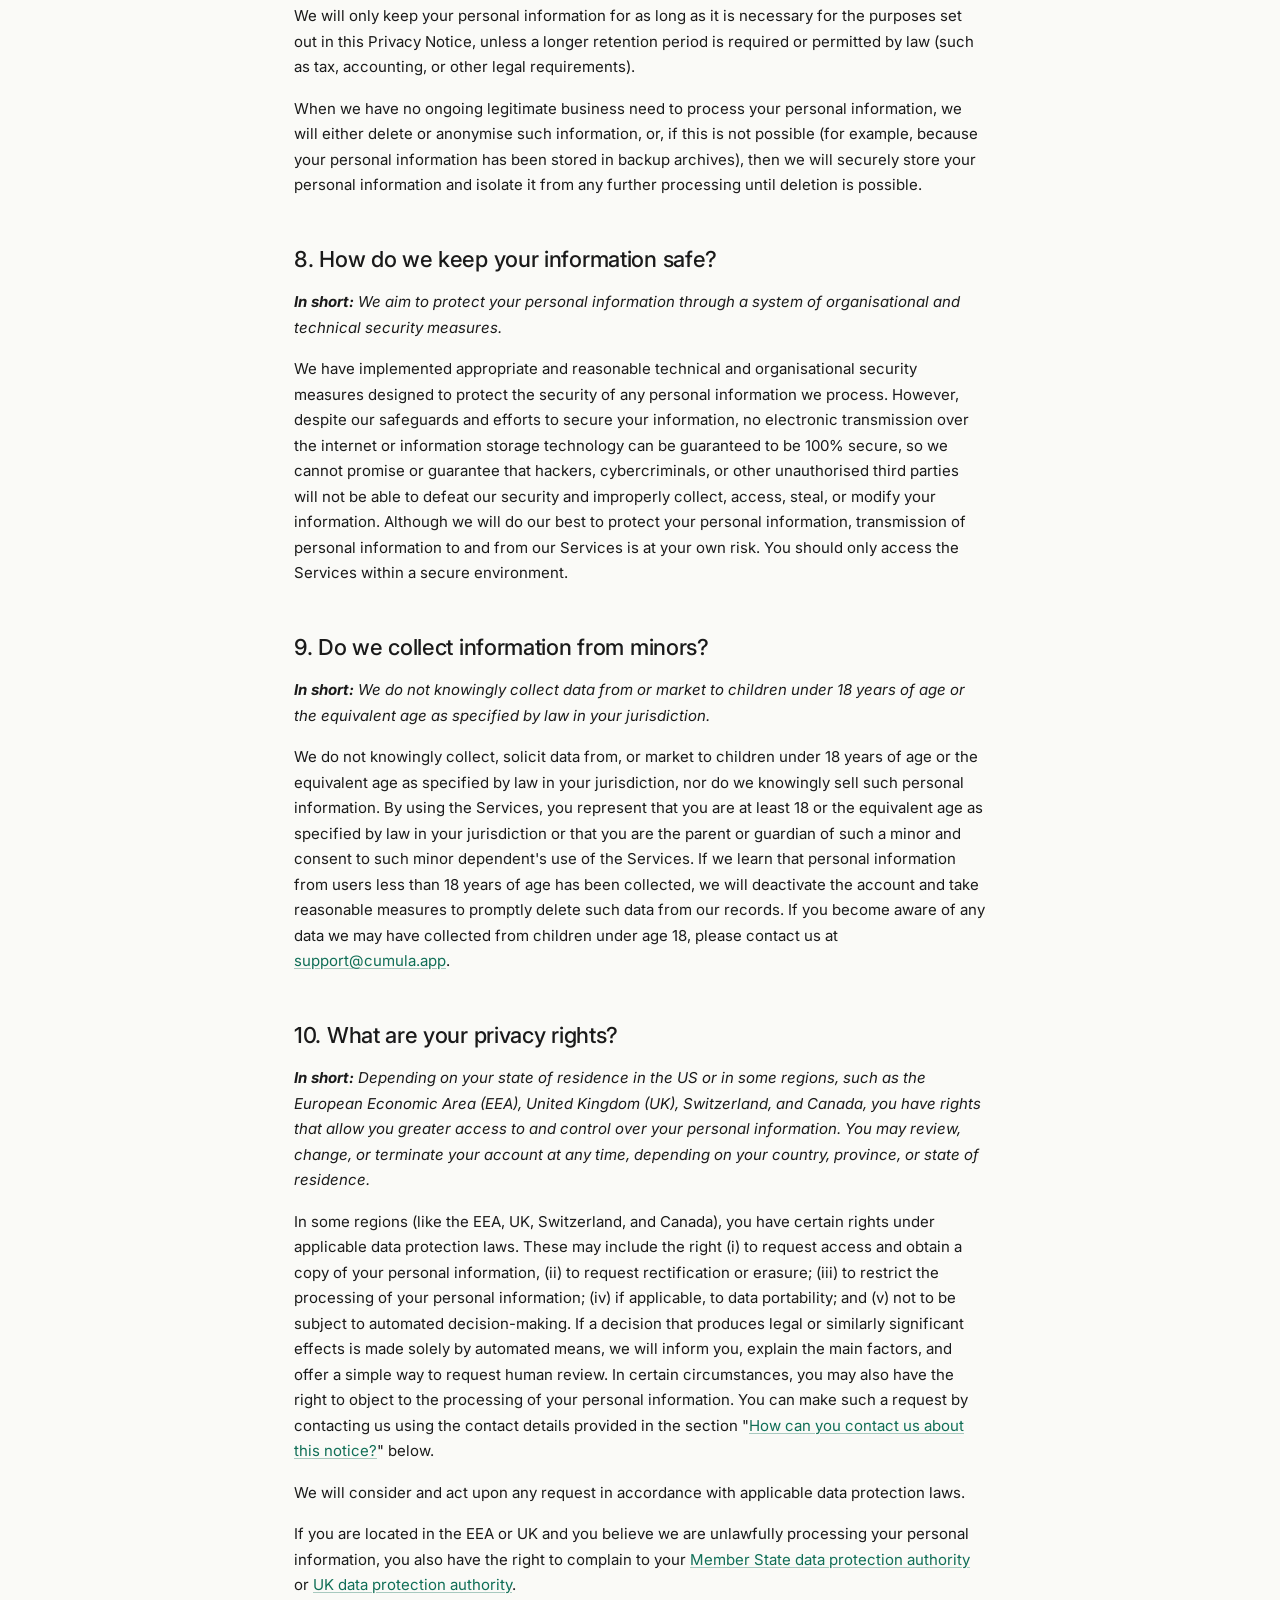
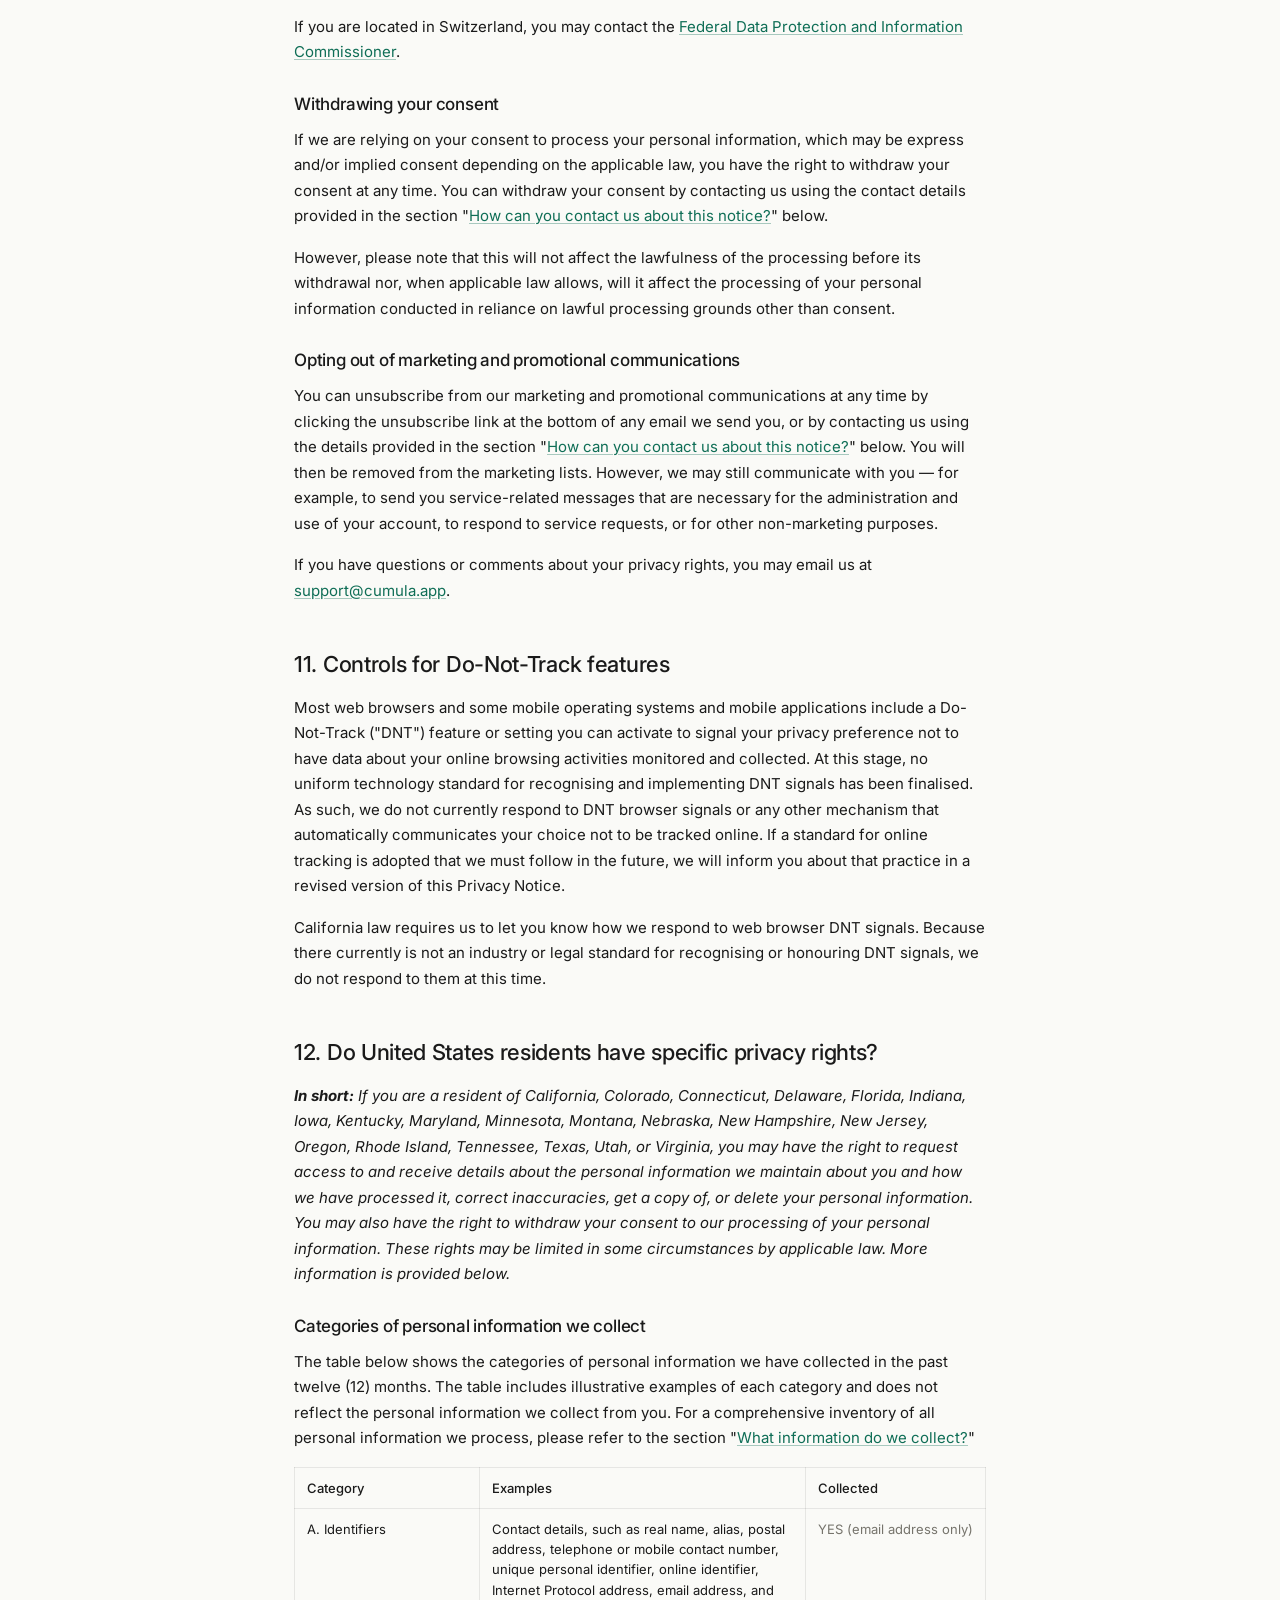
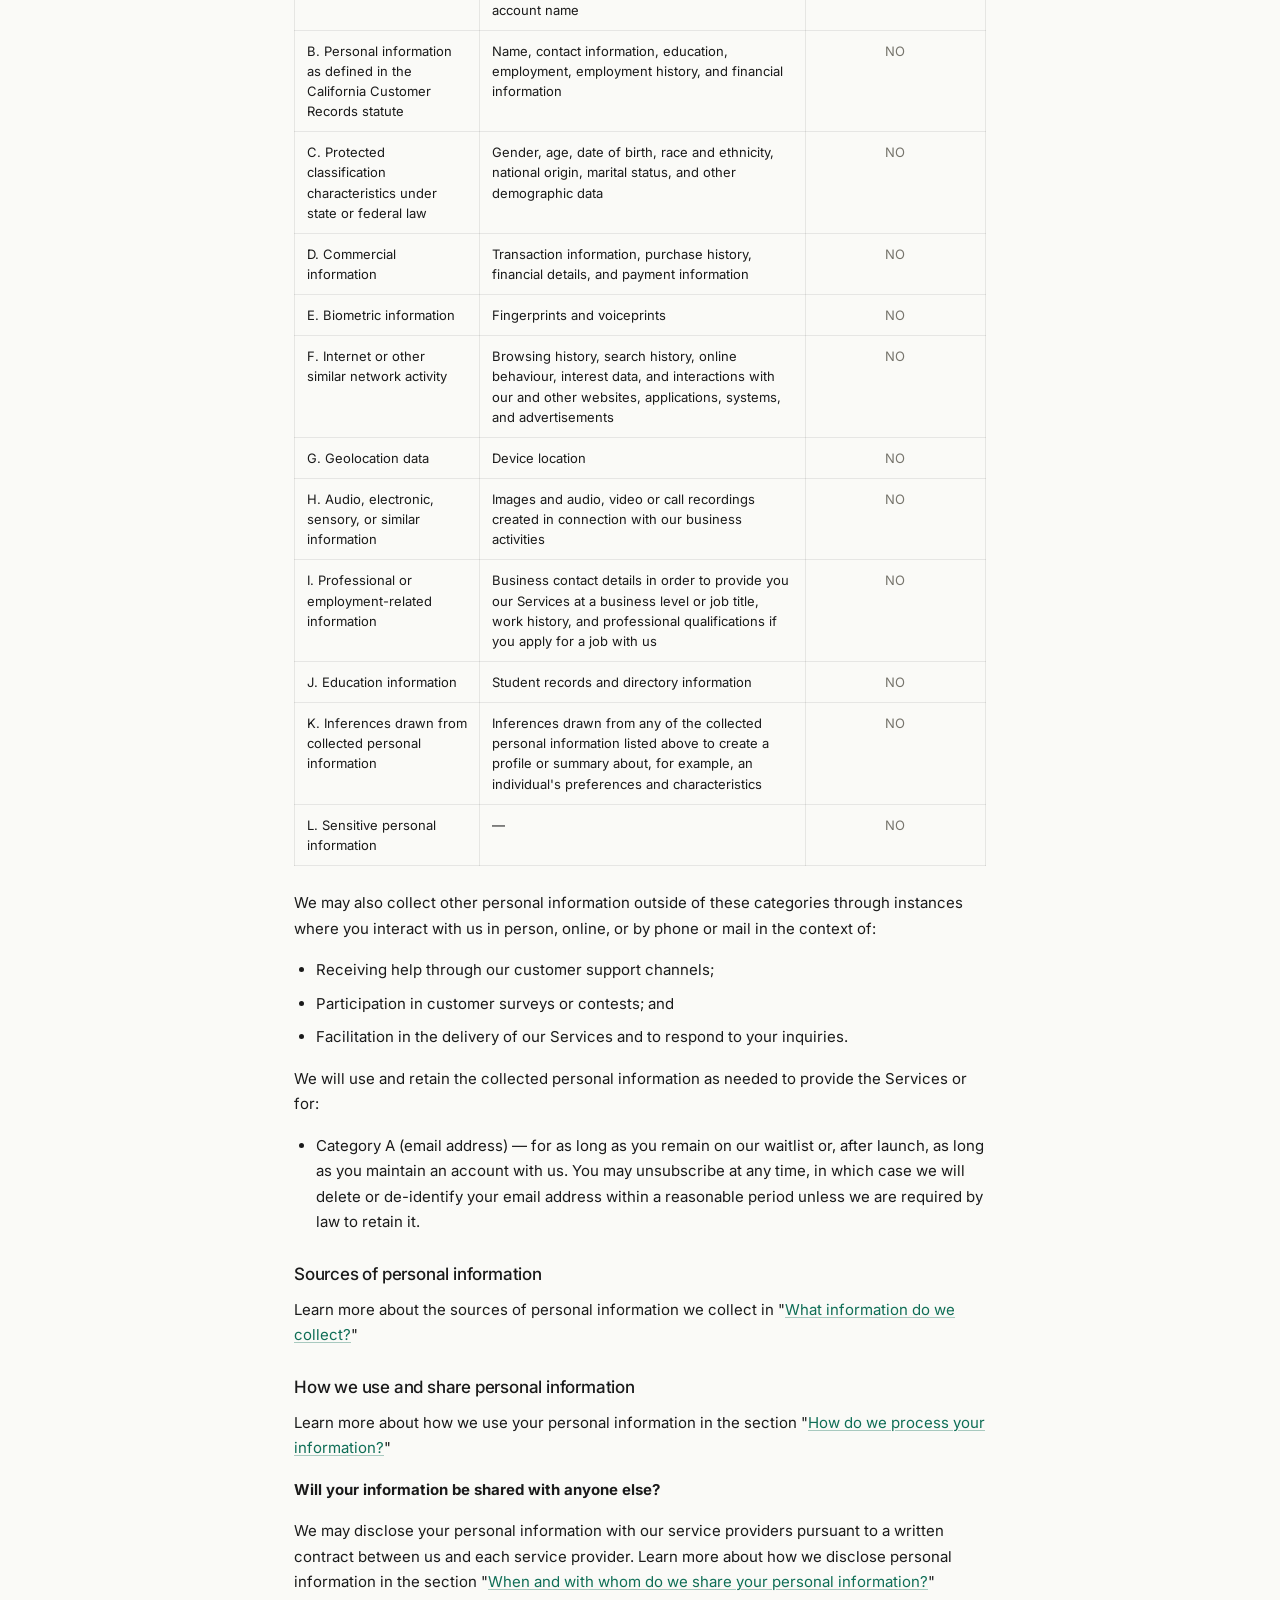
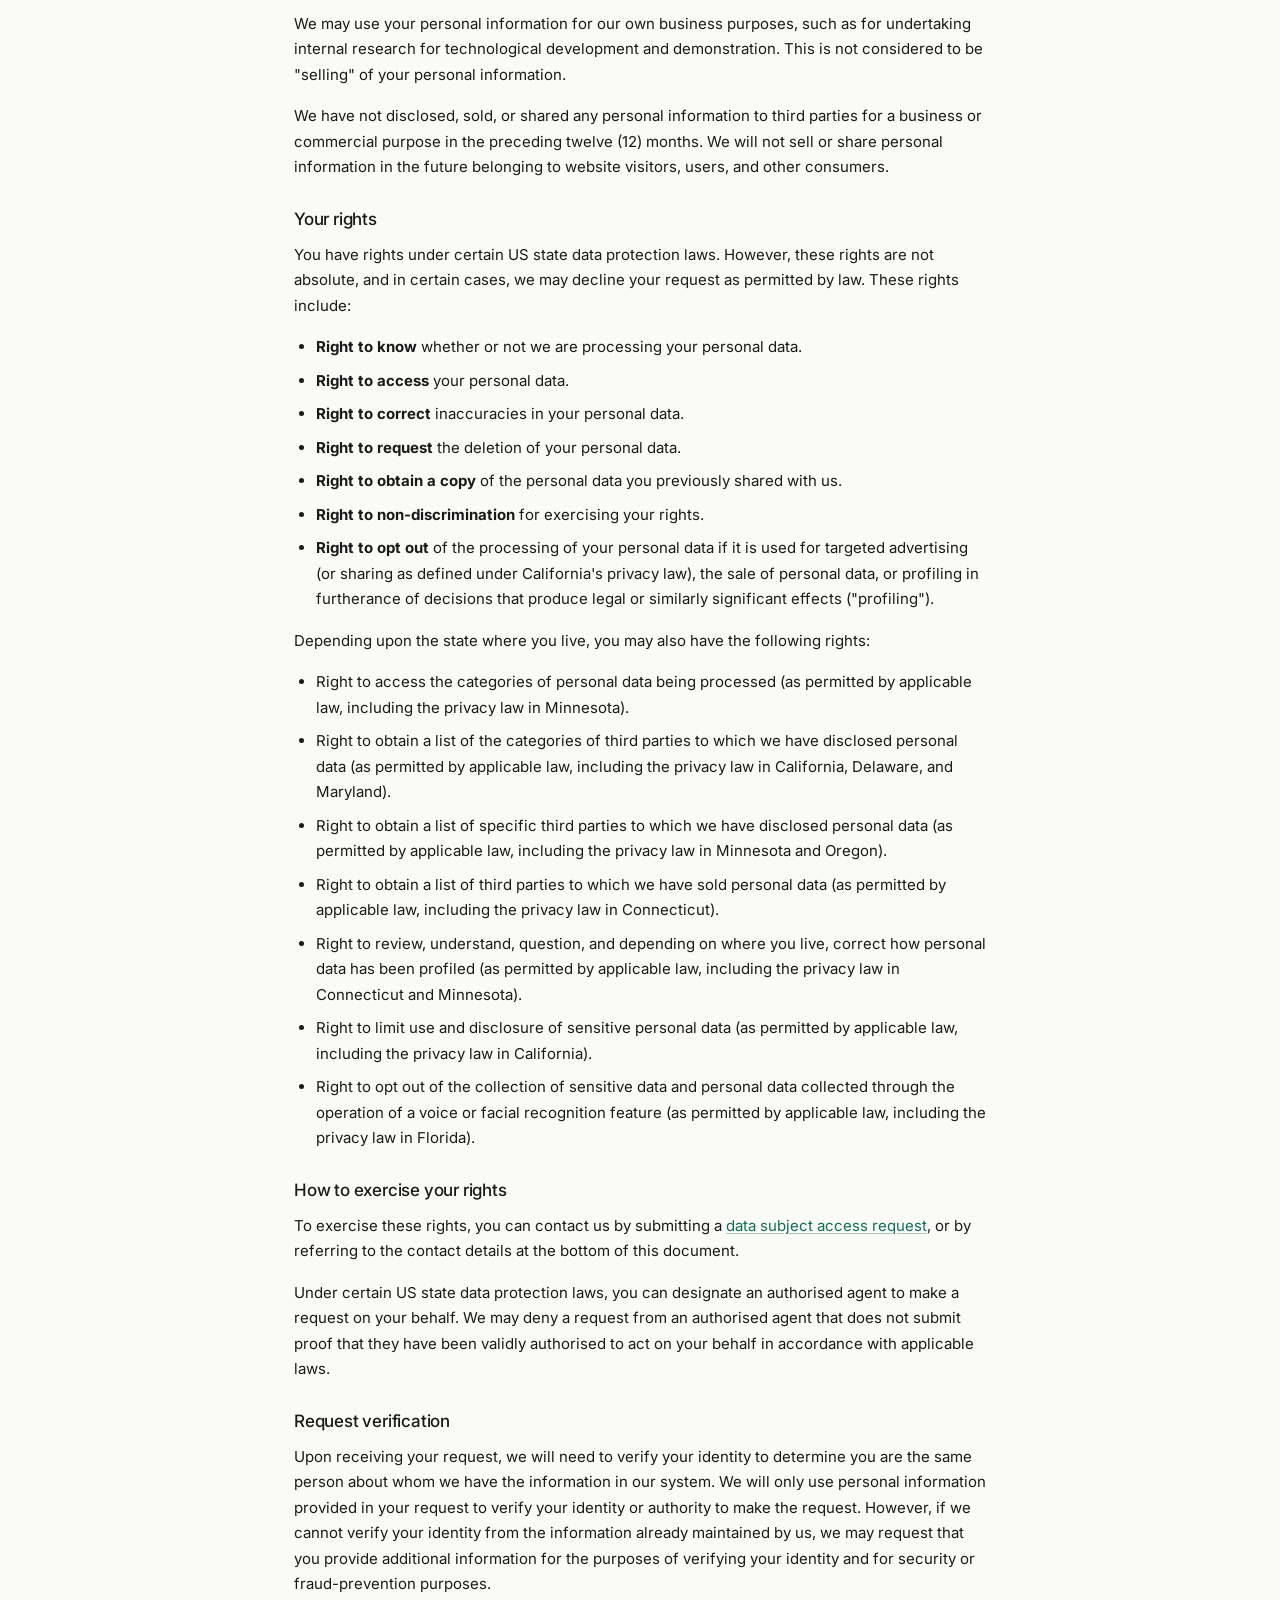
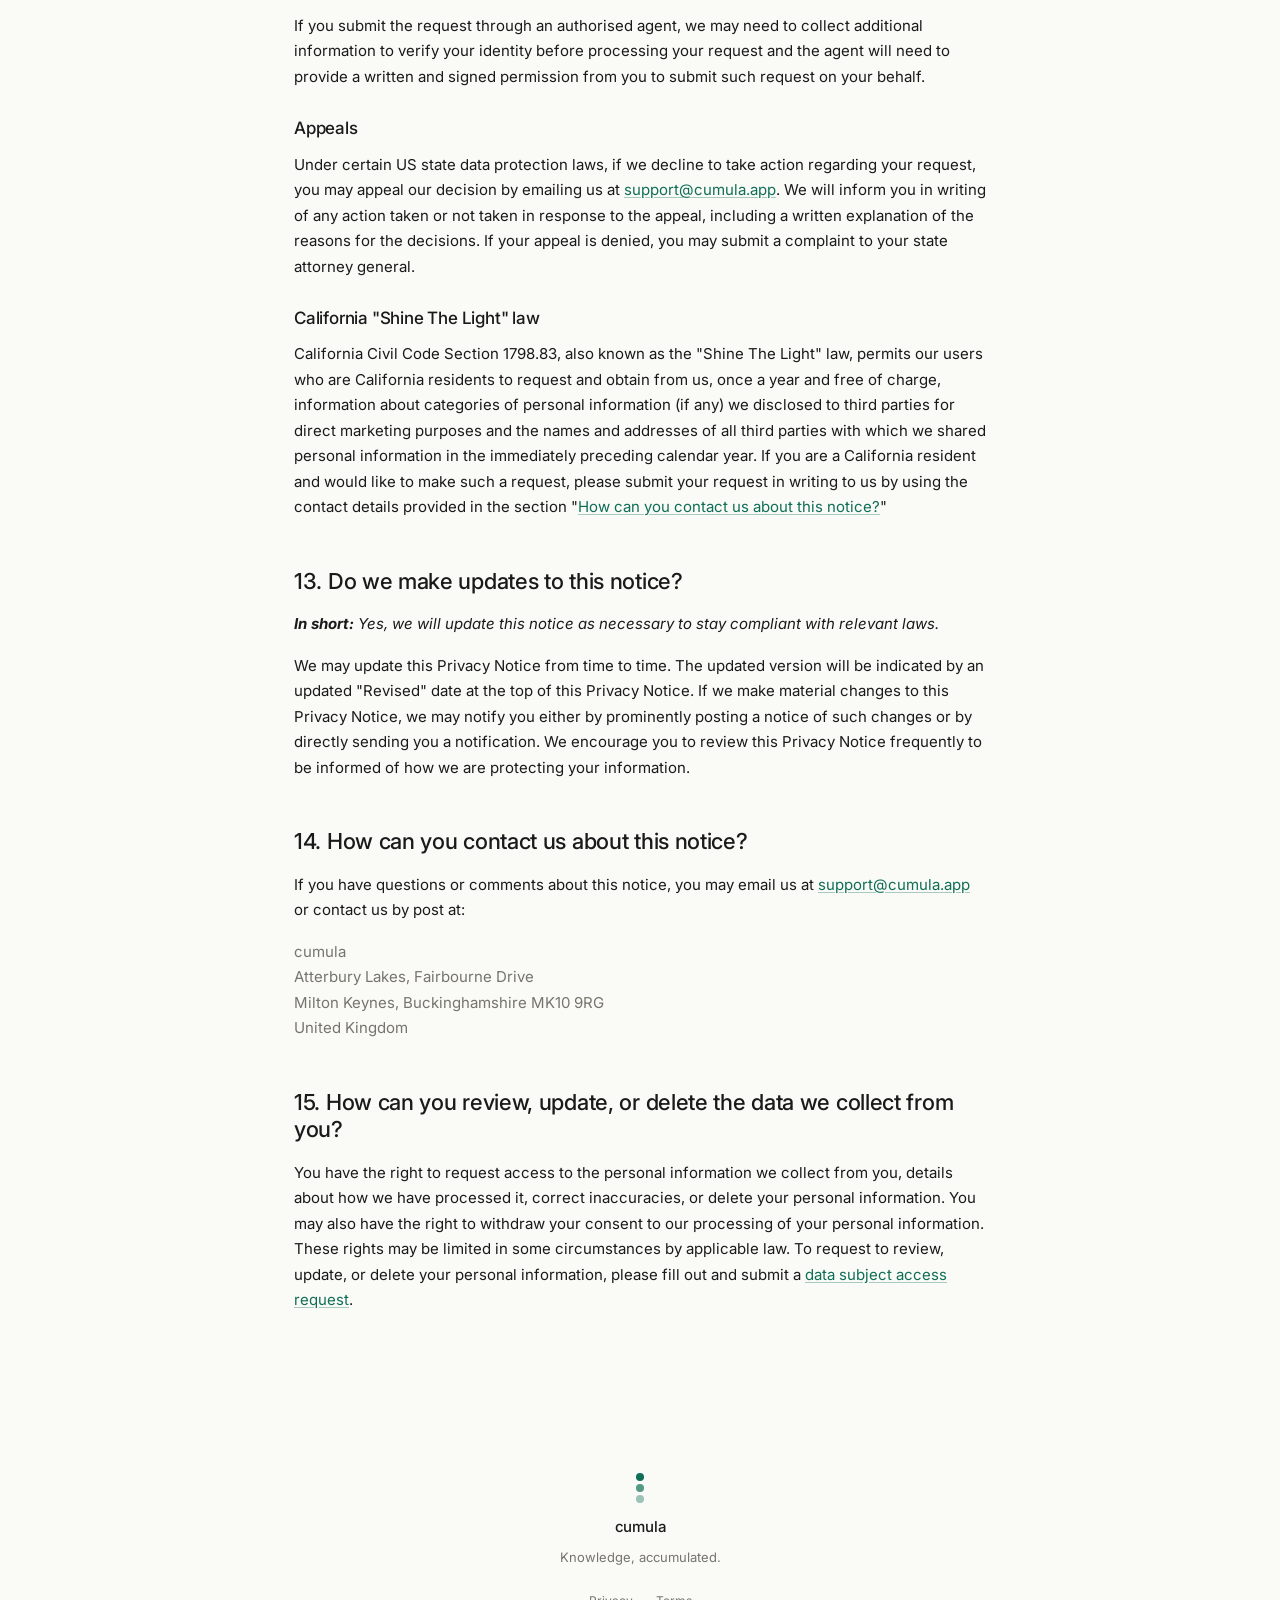
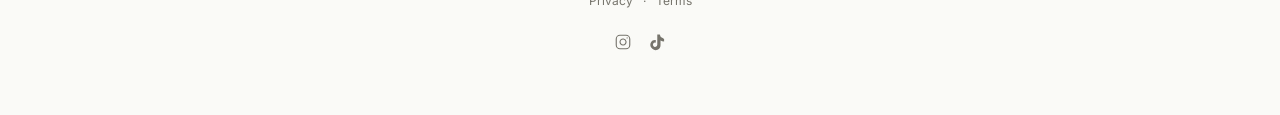
==== commit 982dacb7: "Add Terms of Use, cookies disclosure, waitlist + AI labels, and social links - Create terms.html (wa" ====
--- a/privacy.html
+++ b/privacy.html
@@ -8,7 +8,7 @@
     <link rel="preconnect" href="https://fonts.googleapis.com" />
     <link rel="preconnect" href="https://fonts.gstatic.com" crossorigin />
     <link
-      href="https://fonts.googleapis.com/css2?family=Inter:ital,wght@0,400;0,500;1,500;1,700&display=swap"
+      href="https://fonts.googleapis.com/css2?family=Inter:ital,wght@0,400;0,500;1,500&display=swap"
       rel="stylesheet"
     />
     <link rel="stylesheet" href="styles.css" />
@@ -28,6 +28,7 @@
           <a href="index.html#how">How it works</a>
           <a href="index.html#learners">For learners</a>
           <a href="privacy.html" aria-current="page">Privacy</a>
+          <a href="terms.html">Terms</a>
         </nav>
         <a href="index.html#waitlist" class="btn btn--primary nav__cta">Join waitlist</a>
       </div>
@@ -36,7 +37,7 @@
     <main class="legal">
       <div class="container legal__inner">
         <h1 class="legal__title">Privacy policy</h1>
-        <p class="legal__meta">Last updated 2 May 2026</p>
+        <p class="legal__meta">Last updated 4 May 2026</p>
 
         <p>
           This Privacy Notice for cumula ("we", "us", or "our") describes how
@@ -120,6 +121,7 @@
           <li><a href="#infouse">How do we process your information?</a></li>
           <li><a href="#legalbases">What legal bases do we rely on to process your personal information?</a></li>
           <li><a href="#whoshare">When and with whom do we share your personal information?</a></li>
+          <li><a href="#cookies">Cookies and tracking technologies</a></li>
           <li><a href="#ai">Do we offer artificial intelligence-based products?</a></li>
           <li><a href="#inforetain">How long do we keep your information?</a></li>
           <li><a href="#infosafe">How do we keep your information safe?</a></li>
@@ -145,15 +147,18 @@
           <strong>Personal Information Provided by You.</strong> The personal
           information that we collect depends on the context of your
           interactions with us and the Services, the choices you make, and the
-          products and features you use. The personal information we collect
-          may include:
-        </p>
-        <ul>
-          <li>names</li>
-          <li>phone numbers</li>
-          <li>email addresses</li>
-          <li>mailing addresses</li>
-        </ul>
+          products and features you use. At this stage (pre-launch waitlist),
+          the personal information we collect is limited to:
+        </p>
+        <ul>
+          <li>email addresses (when you join our waitlist or contact us)</li>
+        </ul>
+        <p>
+          We do not currently collect names, phone numbers, or mailing
+          addresses through the Site. If we expand the information we collect
+          when the product launches, we will update this notice and notify
+          waitlist subscribers.
+        </p>
         <p><strong>Sensitive Information.</strong> We do not process sensitive information.</p>
         <p>
           All personal information that you provide to us must be true,
@@ -247,7 +252,30 @@
           <li><strong>Business transfers.</strong> We may share or transfer your information in connection with, or during negotiations of, any merger, sale of company assets, financing, or acquisition of all or a portion of our business to another company.</li>
         </ul>
 
-        <h2 id="ai">5. Do we offer artificial intelligence-based products?</h2>
+        <h2 id="cookies">5. Cookies and tracking technologies</h2>
+        <p>
+          <em><strong>In short:</strong> We use a small number of cookies and
+          similar technologies that are necessary to operate the Site and our
+          waitlist signup form. We do not currently run third-party analytics
+          or advertising trackers.</em>
+        </p>
+        <p>
+          The Site uses cookies and similar technologies in the following
+          limited ways:
+        </p>
+        <ul>
+          <li><strong>Essential cookies</strong> set by our website to remember basic preferences and to keep the Site functioning.</li>
+          <li><strong>Waitlist signup form</strong> provided by our email service provider (EmailOctopus / EOMail), which may set cookies necessary to submit and process your signup.</li>
+        </ul>
+        <p>
+          You can control cookies through your browser settings. Disabling
+          essential cookies may stop parts of the Site (including the waitlist
+          signup) from working correctly. If we add analytics, advertising, or
+          other non-essential tracking in the future, we will update this
+          notice and, where required, request your consent.
+        </p>
+
+        <h2 id="ai">6. Do we offer artificial intelligence-based products?</h2>
         <p>
           <em><strong>In short:</strong> We offer products, features, or tools
           powered by artificial intelligence, machine learning, or similar
@@ -289,7 +317,7 @@
           safety.
         </p>
 
-        <h2 id="inforetain">6. How long do we keep your information?</h2>
+        <h2 id="inforetain">7. How long do we keep your information?</h2>
         <p>
           <em><strong>In short:</strong> We keep your information for as long
           as necessary to fulfil the purposes outlined in this Privacy Notice
@@ -310,7 +338,7 @@
           further processing until deletion is possible.
         </p>
 
-        <h2 id="infosafe">7. How do we keep your information safe?</h2>
+        <h2 id="infosafe">8. How do we keep your information safe?</h2>
         <p>
           <em><strong>In short:</strong> We aim to protect your personal
           information through a system of organisational and technical security
@@ -331,7 +359,7 @@
           Services within a secure environment.
         </p>
 
-        <h2 id="infominors">8. Do we collect information from minors?</h2>
+        <h2 id="infominors">9. Do we collect information from minors?</h2>
         <p>
           <em><strong>In short:</strong> We do not knowingly collect data from
           or market to children under 18 years of age or the equivalent age as
@@ -353,7 +381,7 @@
           <a href="mailto:support@cumula.app">support@cumula.app</a>.
         </p>
 
-        <h2 id="privacyrights">9. What are your privacy rights?</h2>
+        <h2 id="privacyrights">10. What are your privacy rights?</h2>
         <p>
           <em><strong>In short:</strong> Depending on your state of residence
           in the US or in some regions, such as the European Economic Area
@@ -410,29 +438,21 @@
         <h3>Opting out of marketing and promotional communications</h3>
         <p>
           You can unsubscribe from our marketing and promotional communications
-          at any time by replying "STOP" or "UNSUBSCRIBE" to the SMS messages
-          that we send, or by contacting us using the details provided in the
-          section "<a href="#contact">How can you contact us about this notice?</a>" below. You will then be removed from the marketing
+          at any time by clicking the unsubscribe link at the bottom of any
+          email we send you, or by contacting us using the details provided in
+          the section "<a href="#contact">How can you contact us about this notice?</a>" below. You will then be removed from the marketing
           lists. However, we may still communicate with you — for example, to
           send you service-related messages that are necessary for the
           administration and use of your account, to respond to service
           requests, or for other non-marketing purposes.
         </p>
         <p>
-          No mobile information will be shared with third parties or affiliates
-          for marketing or promotional purposes. Information sharing to
-          subcontractors in support services, such as customer service, is
-          permitted. All other use case categories exclude text messaging
-          originator opt-in data and consent; this information will not be
-          shared with third parties.
-        </p>
-        <p>
           If you have questions or comments about your privacy rights, you may
           email us at
           <a href="mailto:support@cumula.app">support@cumula.app</a>.
         </p>
 
-        <h2 id="dnt">10. Controls for Do-Not-Track features</h2>
+        <h2 id="dnt">11. Controls for Do-Not-Track features</h2>
         <p>
           Most web browsers and some mobile operating systems and mobile
           applications include a Do-Not-Track ("DNT") feature or setting you
@@ -453,7 +473,7 @@
           respond to them at this time.
         </p>
 
-        <h2 id="uslaws">11. Do United States residents have specific privacy rights?</h2>
+        <h2 id="uslaws">12. Do United States residents have specific privacy rights?</h2>
         <p>
           <em><strong>In short:</strong> If you are a resident of California,
           Colorado, Connecticut, Delaware, Florida, Indiana, Iowa, Kentucky,
@@ -489,17 +509,17 @@
             <tr>
               <td>A. Identifiers</td>
               <td>Contact details, such as real name, alias, postal address, telephone or mobile contact number, unique personal identifier, online identifier, Internet Protocol address, email address, and account name</td>
-              <td>YES</td>
+              <td>YES (email address only)</td>
             </tr>
             <tr>
               <td>B. Personal information as defined in the California Customer Records statute</td>
               <td>Name, contact information, education, employment, employment history, and financial information</td>
-              <td>YES</td>
+              <td>NO</td>
             </tr>
             <tr>
               <td>C. Protected classification characteristics under state or federal law</td>
               <td>Gender, age, date of birth, race and ethnicity, national origin, marital status, and other demographic data</td>
-              <td>YES</td>
+              <td>NO</td>
             </tr>
             <tr>
               <td>D. Commercial information</td>
@@ -560,9 +580,7 @@
         </ul>
         <p>We will use and retain the collected personal information as needed to provide the Services or for:</p>
         <ul>
-          <li>Category A — As long as the user has an account with us</li>
-          <li>Category B — As long as the user has an account with us</li>
-          <li>Category C — As long as the user has an account with us</li>
+          <li>Category A (email address) — for as long as you remain on our waitlist or, after launch, as long as you maintain an account with us. You may unsubscribe at any time, in which case we will delete or de-identify your email address within a reasonable period unless we are required by law to retain it.</li>
         </ul>
 
         <h3>Sources of personal information</h3>
@@ -681,7 +699,7 @@
           "<a href="#contact">How can you contact us about this notice?</a>"
         </p>
 
-        <h2 id="policyupdates">12. Do we make updates to this notice?</h2>
+        <h2 id="policyupdates">13. Do we make updates to this notice?</h2>
         <p>
           <em><strong>In short:</strong> Yes, we will update this notice as
           necessary to stay compliant with relevant laws.</em>
@@ -696,7 +714,7 @@
           are protecting your information.
         </p>
 
-        <h2 id="contact">13. How can you contact us about this notice?</h2>
+        <h2 id="contact">14. How can you contact us about this notice?</h2>
         <p>
           If you have questions or comments about this notice, you may email us
           at <a href="mailto:support@cumula.app">support@cumula.app</a> or
@@ -709,7 +727,7 @@
           United Kingdom
         </address>
 
-        <h2 id="request">14. How can you review, update, or delete the data we collect from you?</h2>
+        <h2 id="request">15. How can you review, update, or delete the data we collect from you?</h2>
         <p>
           You have the right to request access to the personal information we
           collect from you, details about how we have processed it, correct
@@ -732,6 +750,25 @@
         </span>
         <span class="footer__wordmark">cumula</span>
         <span class="footer__tagline">Knowledge, accumulated.</span>
+        <nav class="footer__legal" aria-label="Legal">
+          <a href="privacy.html">Privacy</a>
+          <span aria-hidden="true">·</span>
+          <a href="terms.html">Terms</a>
+        </nav>
+        <nav class="footer__social" aria-label="Social">
+          <a href="https://www.instagram.com/cumula.app/" target="_blank" rel="noopener noreferrer" aria-label="cumula on Instagram">
+            <svg viewBox="0 0 24 24" fill="none" stroke="currentColor" stroke-width="1.5" stroke-linecap="round" stroke-linejoin="round" aria-hidden="true">
+              <rect x="3" y="3" width="18" height="18" rx="5" ry="5"/>
+              <path d="M16 11.37A4 4 0 1 1 12.63 8 4 4 0 0 1 16 11.37z"/>
+              <line x1="17.5" y1="6.5" x2="17.51" y2="6.5"/>
+            </svg>
+          </a>
+          <a href="https://www.tiktok.com/@cumula.app" target="_blank" rel="noopener noreferrer" aria-label="cumula on TikTok">
+            <svg viewBox="0 0 24 24" fill="currentColor" aria-hidden="true">
+              <path d="M19.59 6.69a4.83 4.83 0 0 1-3.77-4.25V2h-3.45v13.67a2.89 2.89 0 0 1-5.2 1.74 2.89 2.89 0 0 1 2.31-4.64 2.93 2.93 0 0 1 .88.13V9.4a6.84 6.84 0 0 0-1-.05A6.33 6.33 0 0 0 5.83 20.87a6.34 6.34 0 0 0 10.86-4.43V9.97a8.16 8.16 0 0 0 4.77 1.52V8.04a4.85 4.85 0 0 1-1.87-1.35z"/>
+            </svg>
+          </a>
+        </nav>
       </div>
     </footer>
   </body>
--- a/styles.css
+++ b/styles.css
@@ -206,7 +206,11 @@
 }
 
 .hero__headline strong {
-  font-weight: 700;
+  font-weight: inherit;
+  text-decoration: underline;
+  text-decoration-color: var(--primary);
+  text-decoration-thickness: 2px;
+  text-underline-offset: 6px;
 }
 
 .hero__subhead {
@@ -307,6 +311,14 @@
   padding: 48px 0 96px;
 }
 
+.preview__caption {
+  max-width: 880px;
+  margin: 0 auto 14px;
+  font-size: 12px;
+  color: var(--muted);
+  text-align: center;
+}
+
 .window {
   background: var(--surface);
   border: 1px solid var(--border);
@@ -578,6 +590,48 @@
   color: var(--muted);
 }
 
+.footer__legal {
+  display: inline-flex;
+  align-items: center;
+  gap: 10px;
+  margin-top: 14px;
+  font-size: 12px;
+  color: var(--muted);
+}
+
+.footer__legal a {
+  color: var(--muted);
+  text-decoration: none;
+}
+
+.footer__legal a:hover {
+  color: var(--primary);
+}
+
+.footer__social {
+  display: inline-flex;
+  align-items: center;
+  gap: 16px;
+  margin-top: 14px;
+  color: var(--muted);
+}
+
+.footer__social a {
+  display: inline-flex;
+  color: var(--muted);
+  transition: color 120ms ease;
+}
+
+.footer__social a:hover {
+  color: var(--primary);
+}
+
+.footer__social svg {
+  display: block;
+  width: 18px;
+  height: 18px;
+}
+
 /* Legal pages (privacy policy, terms) */
 .legal {
   padding: 64px 0 96px;
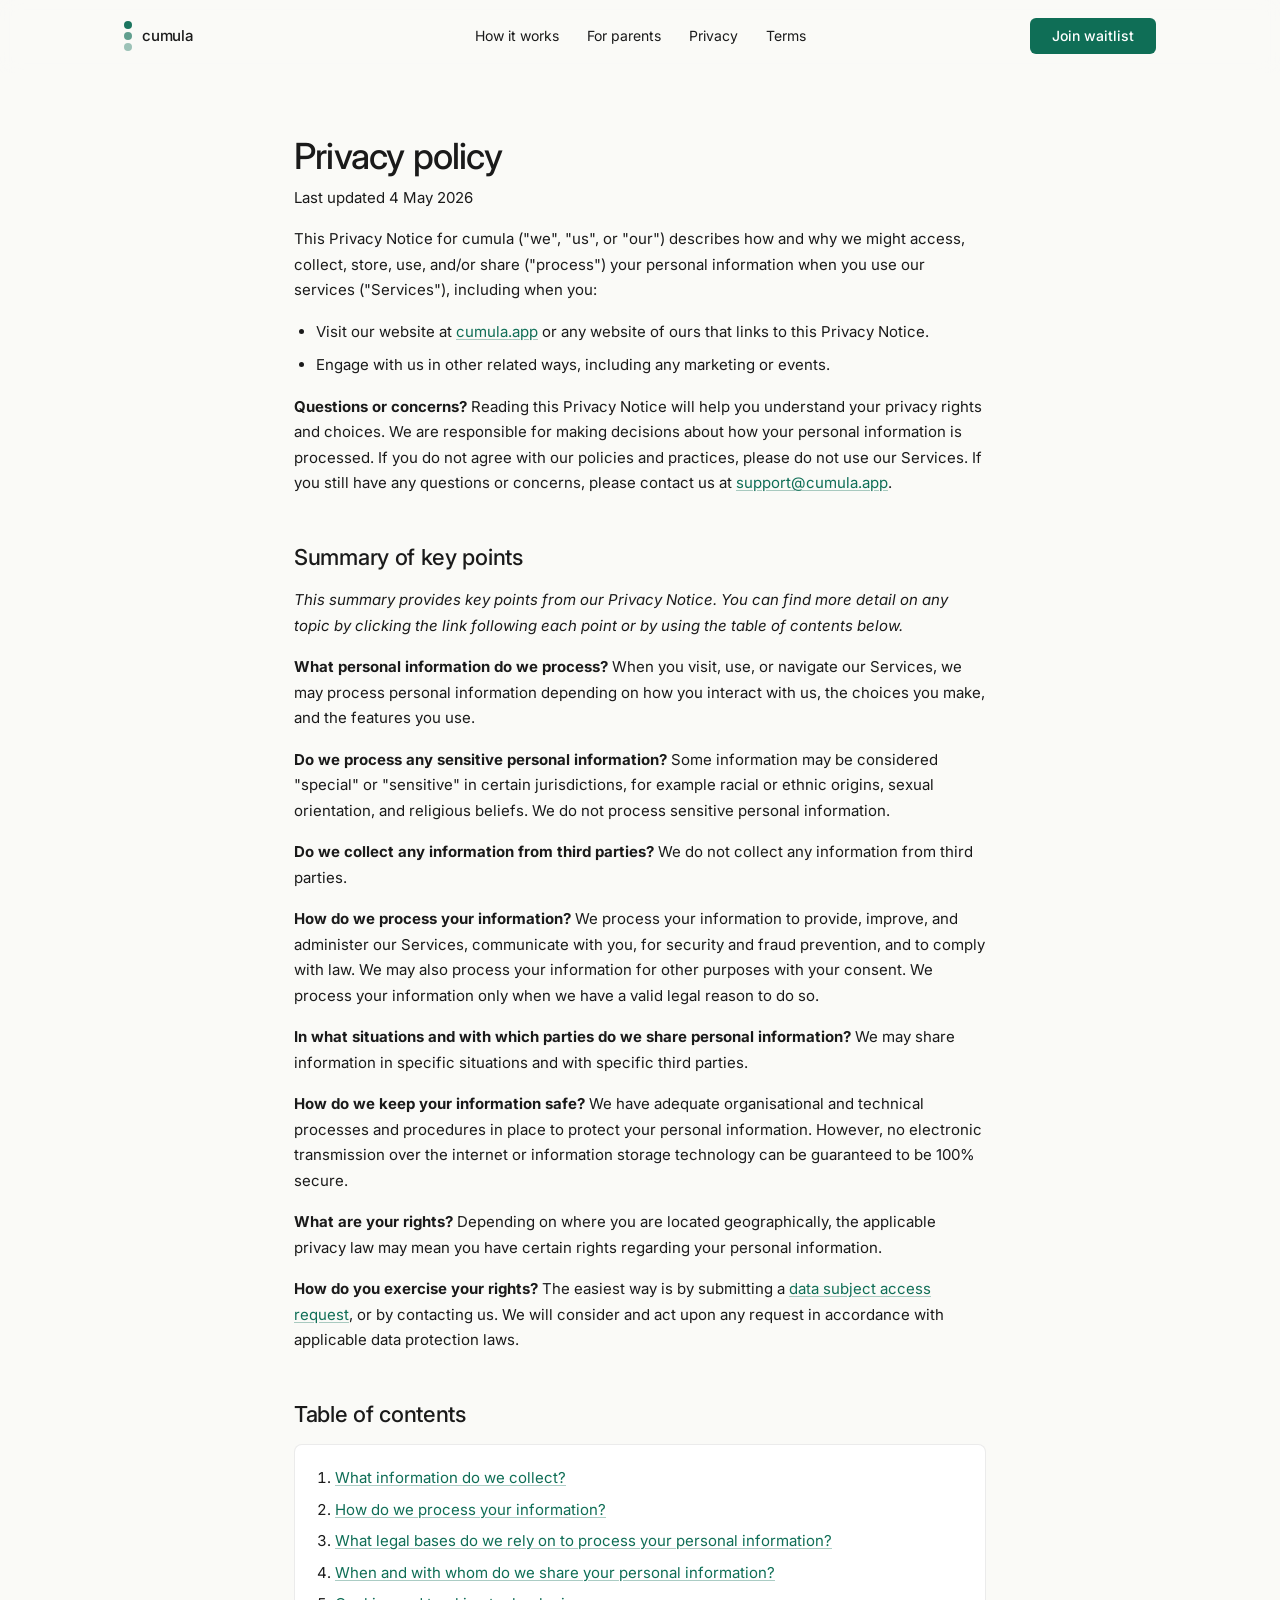
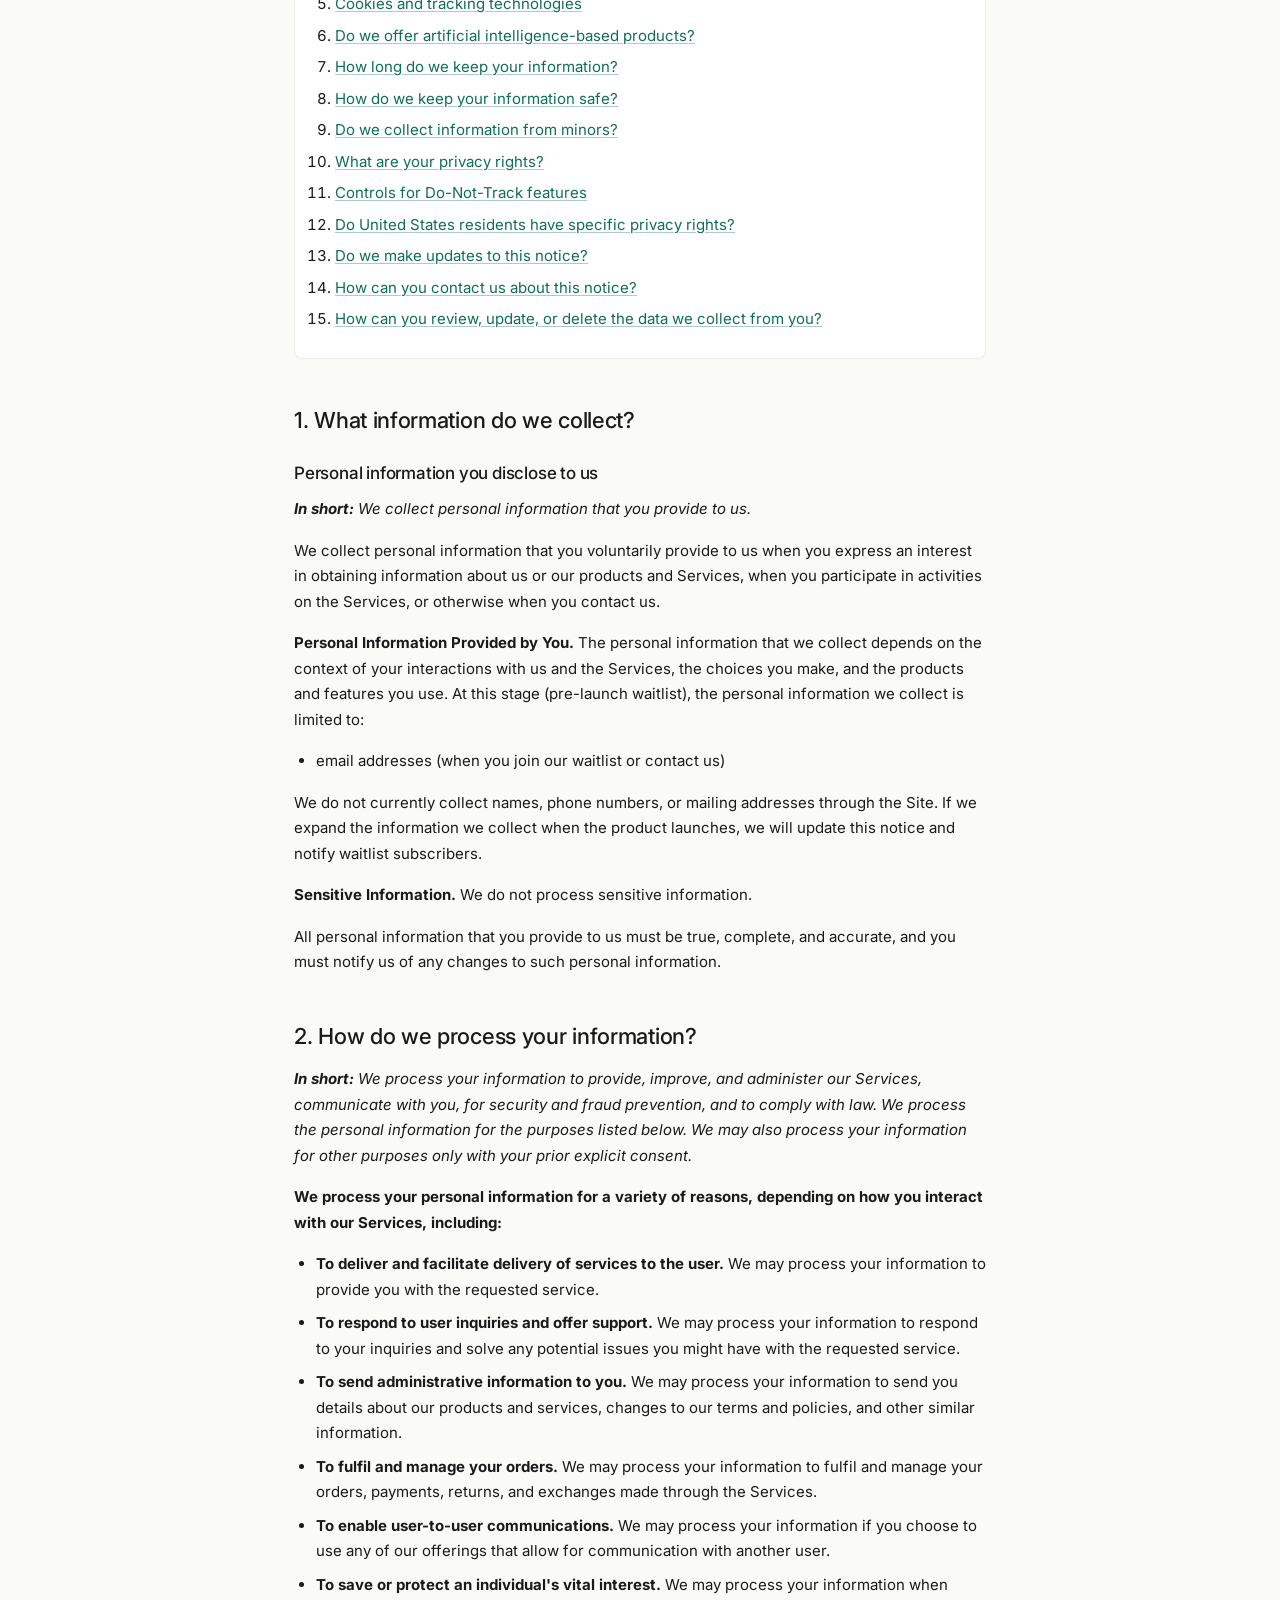
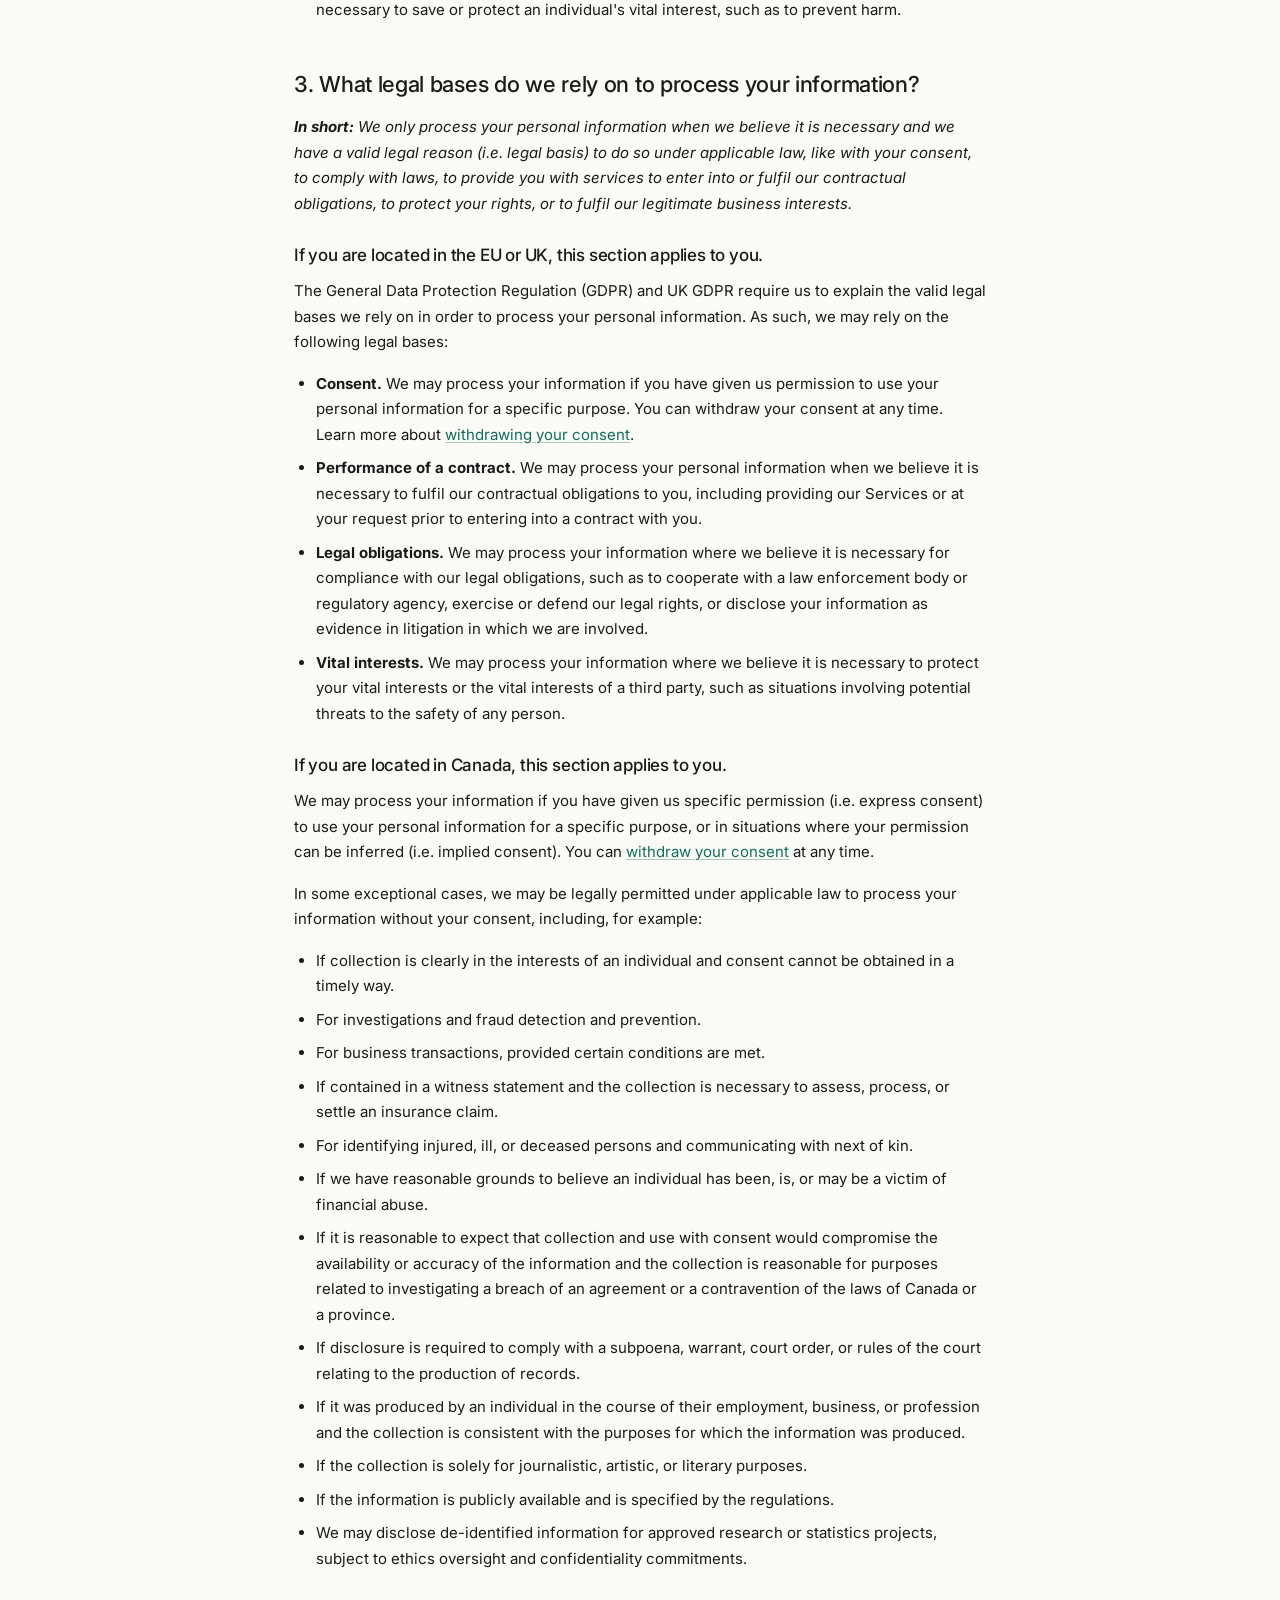
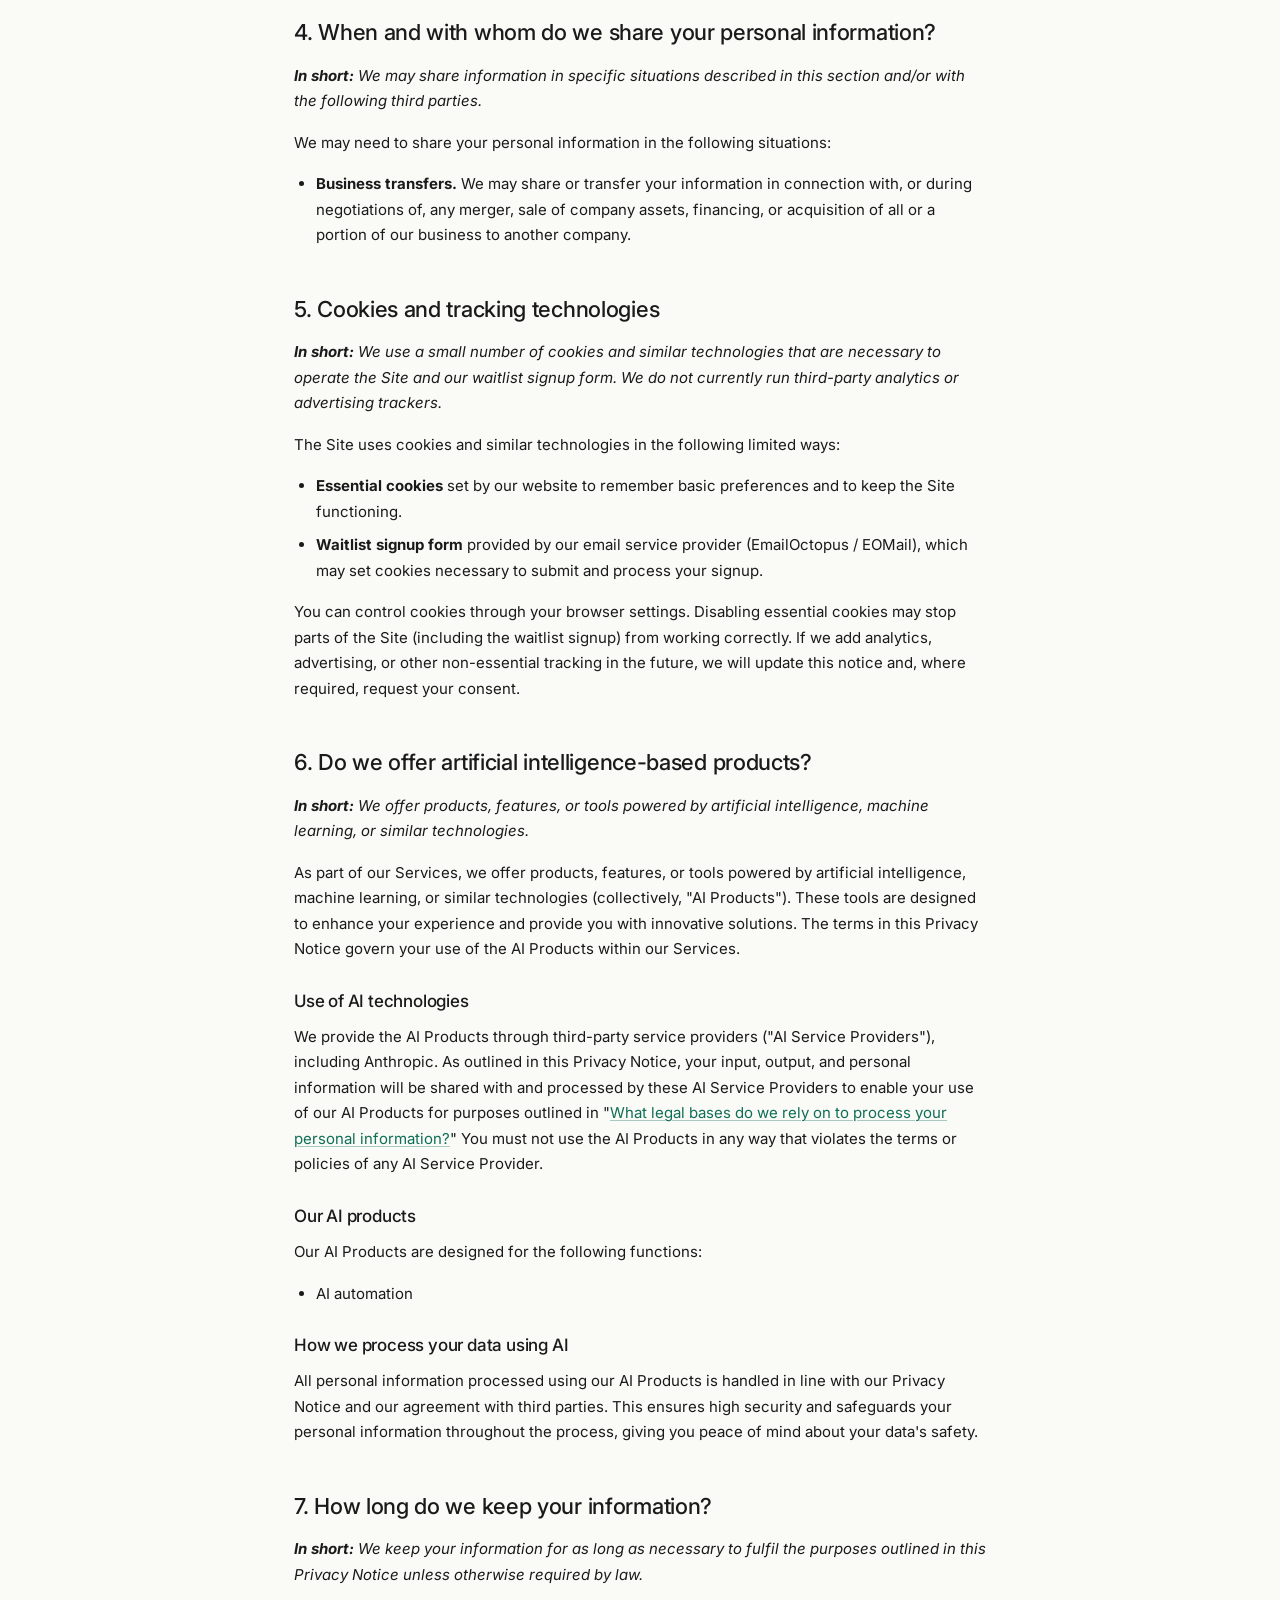
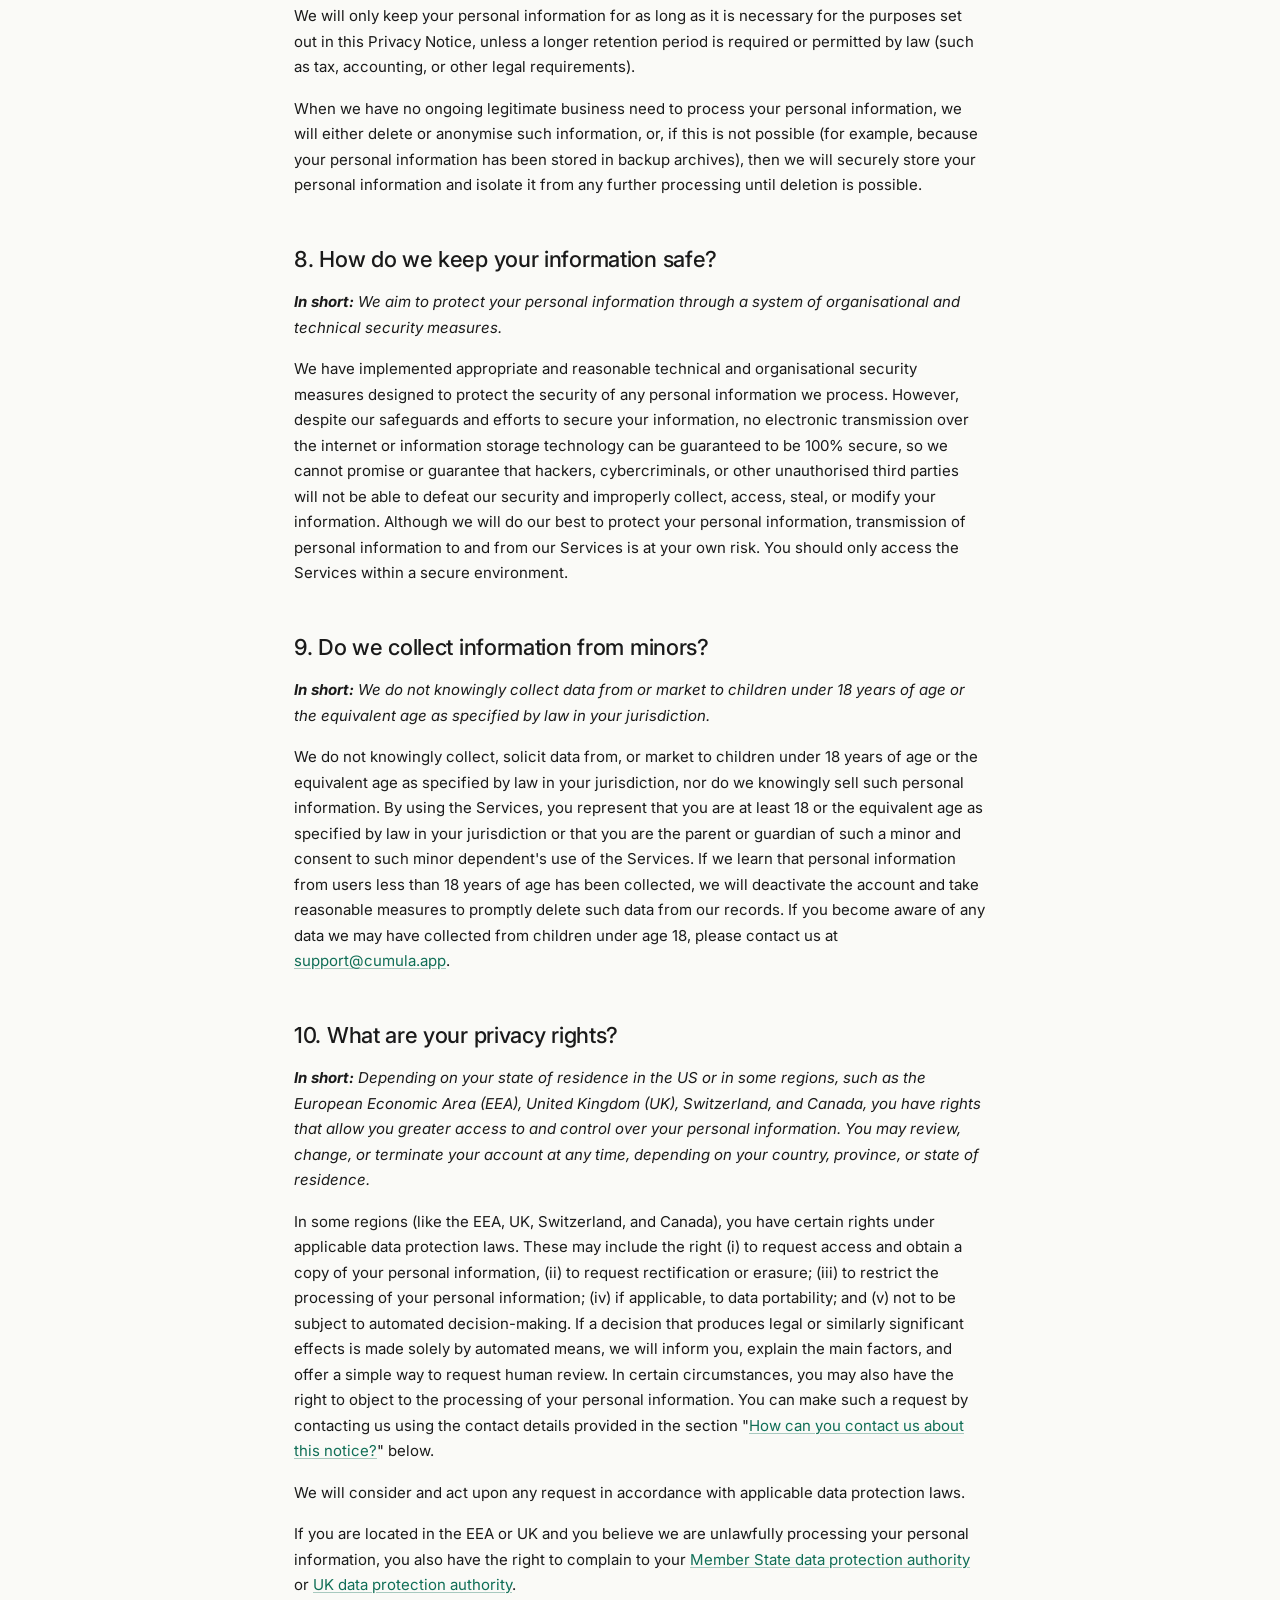
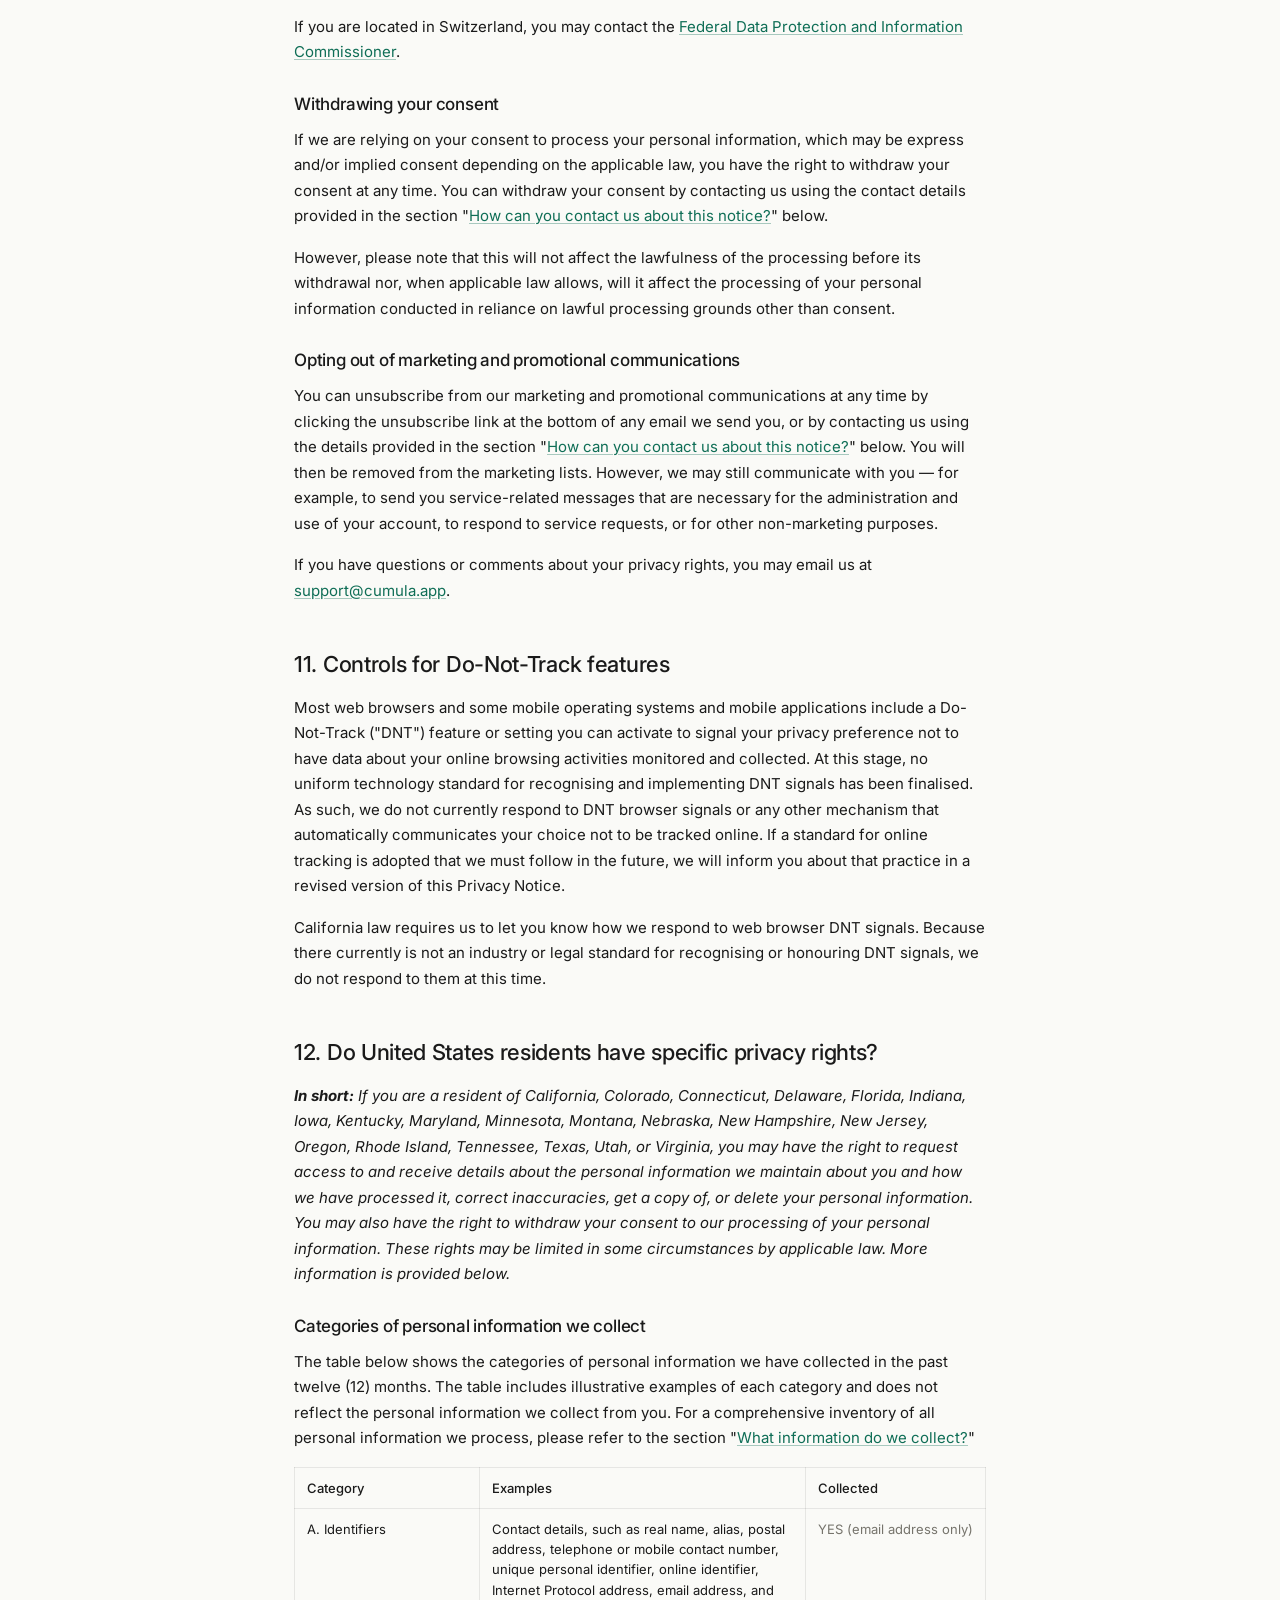
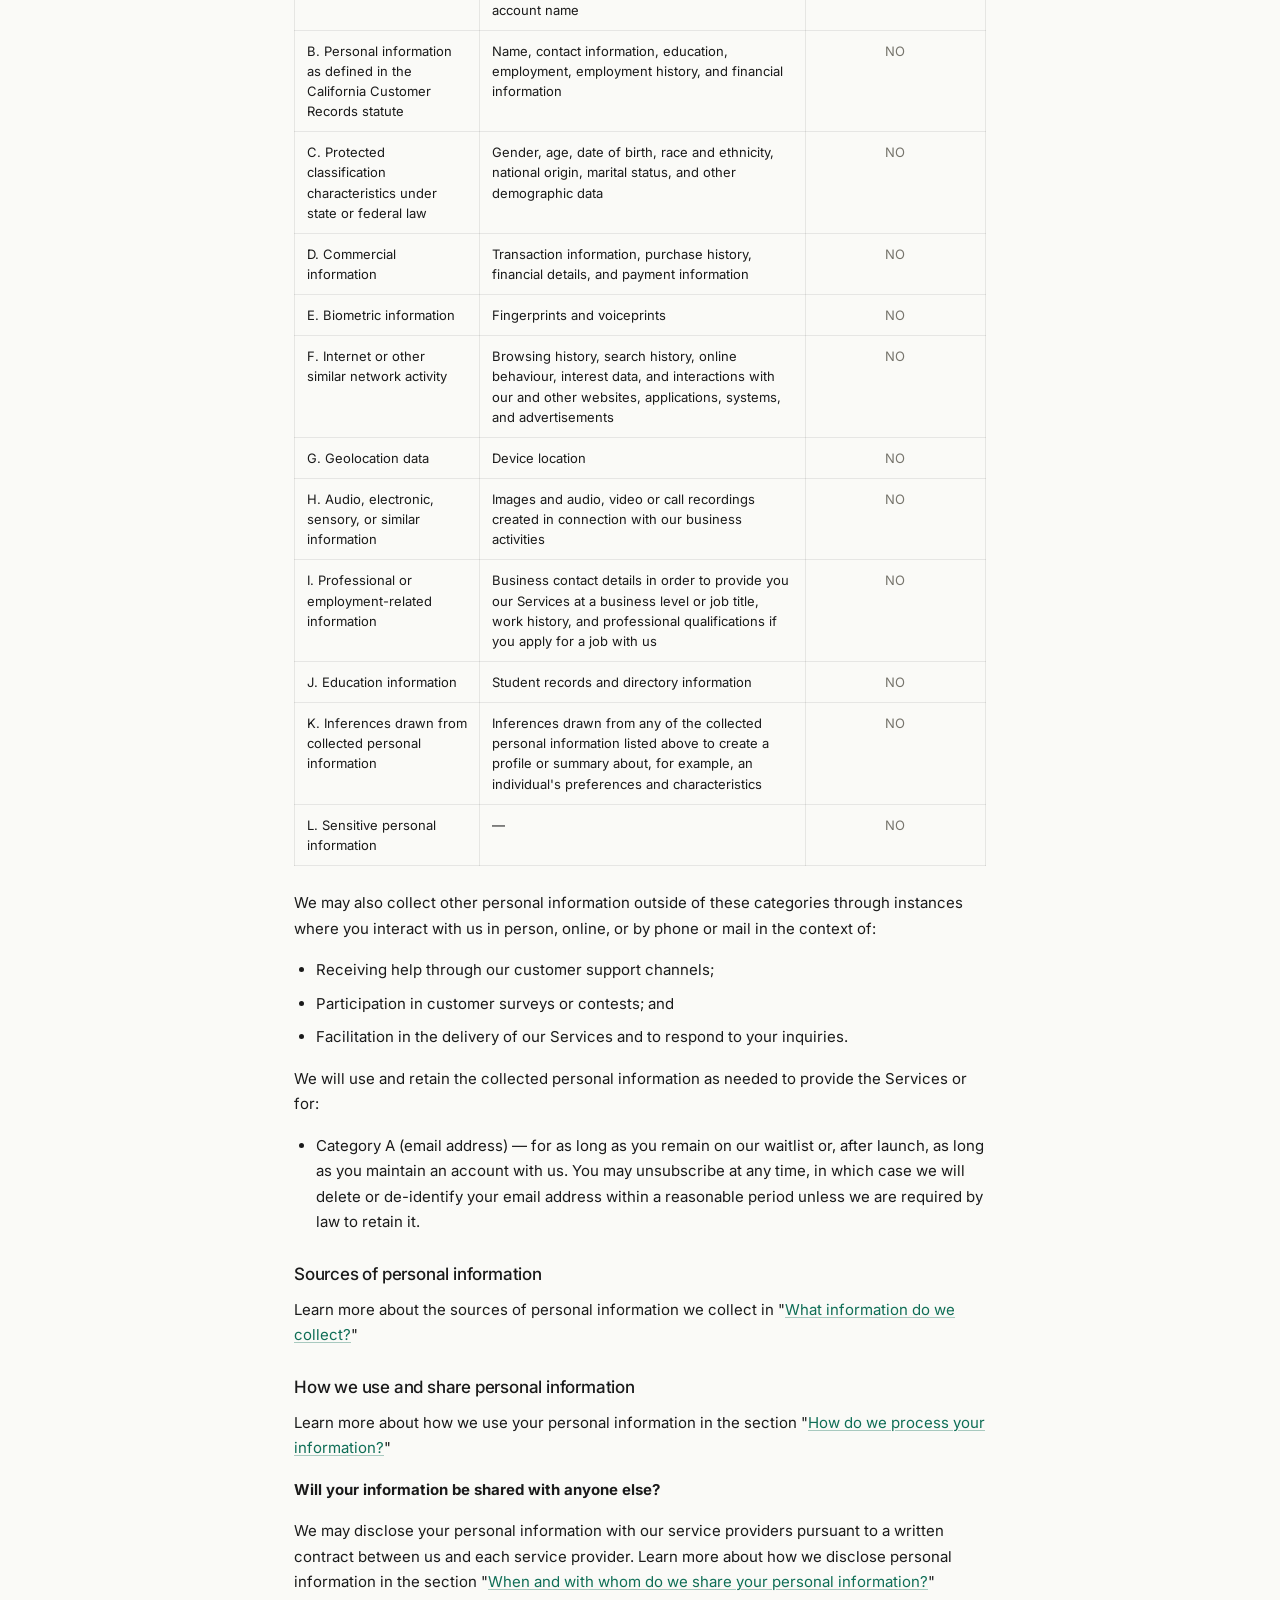
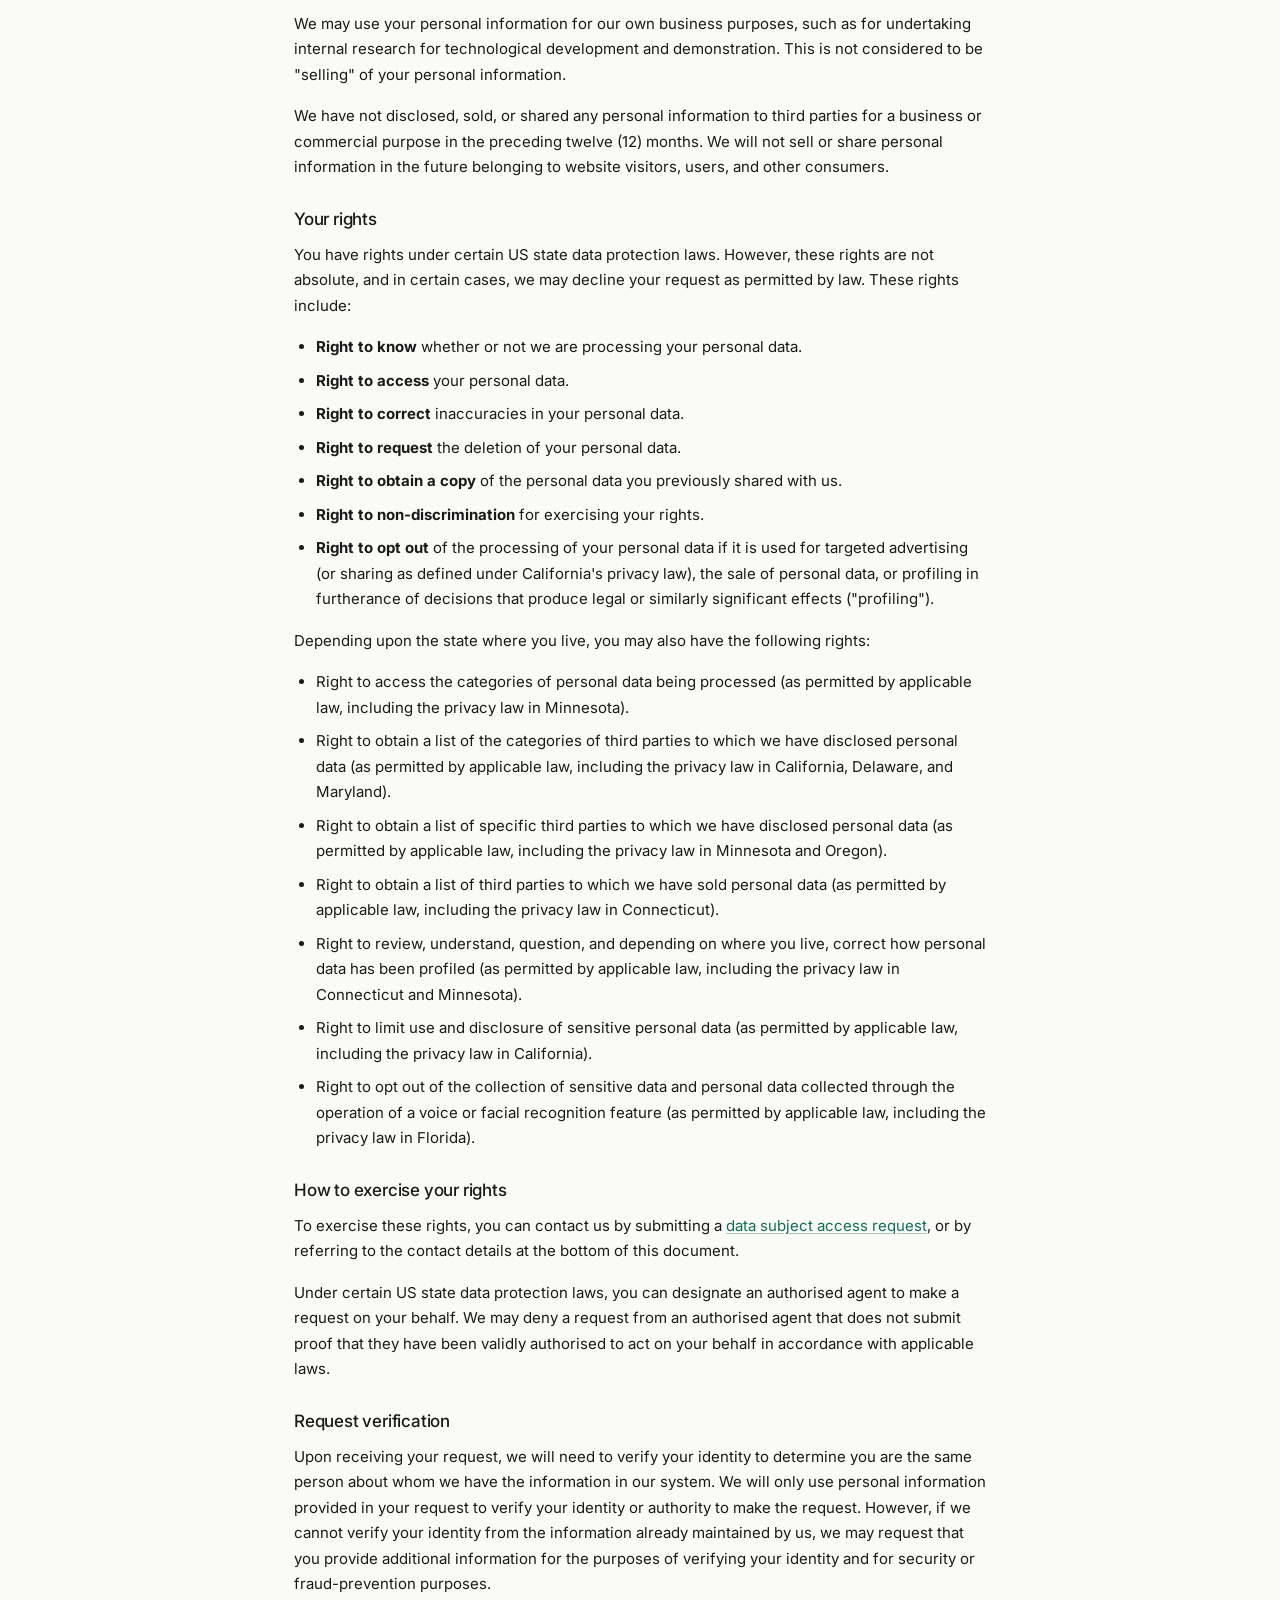
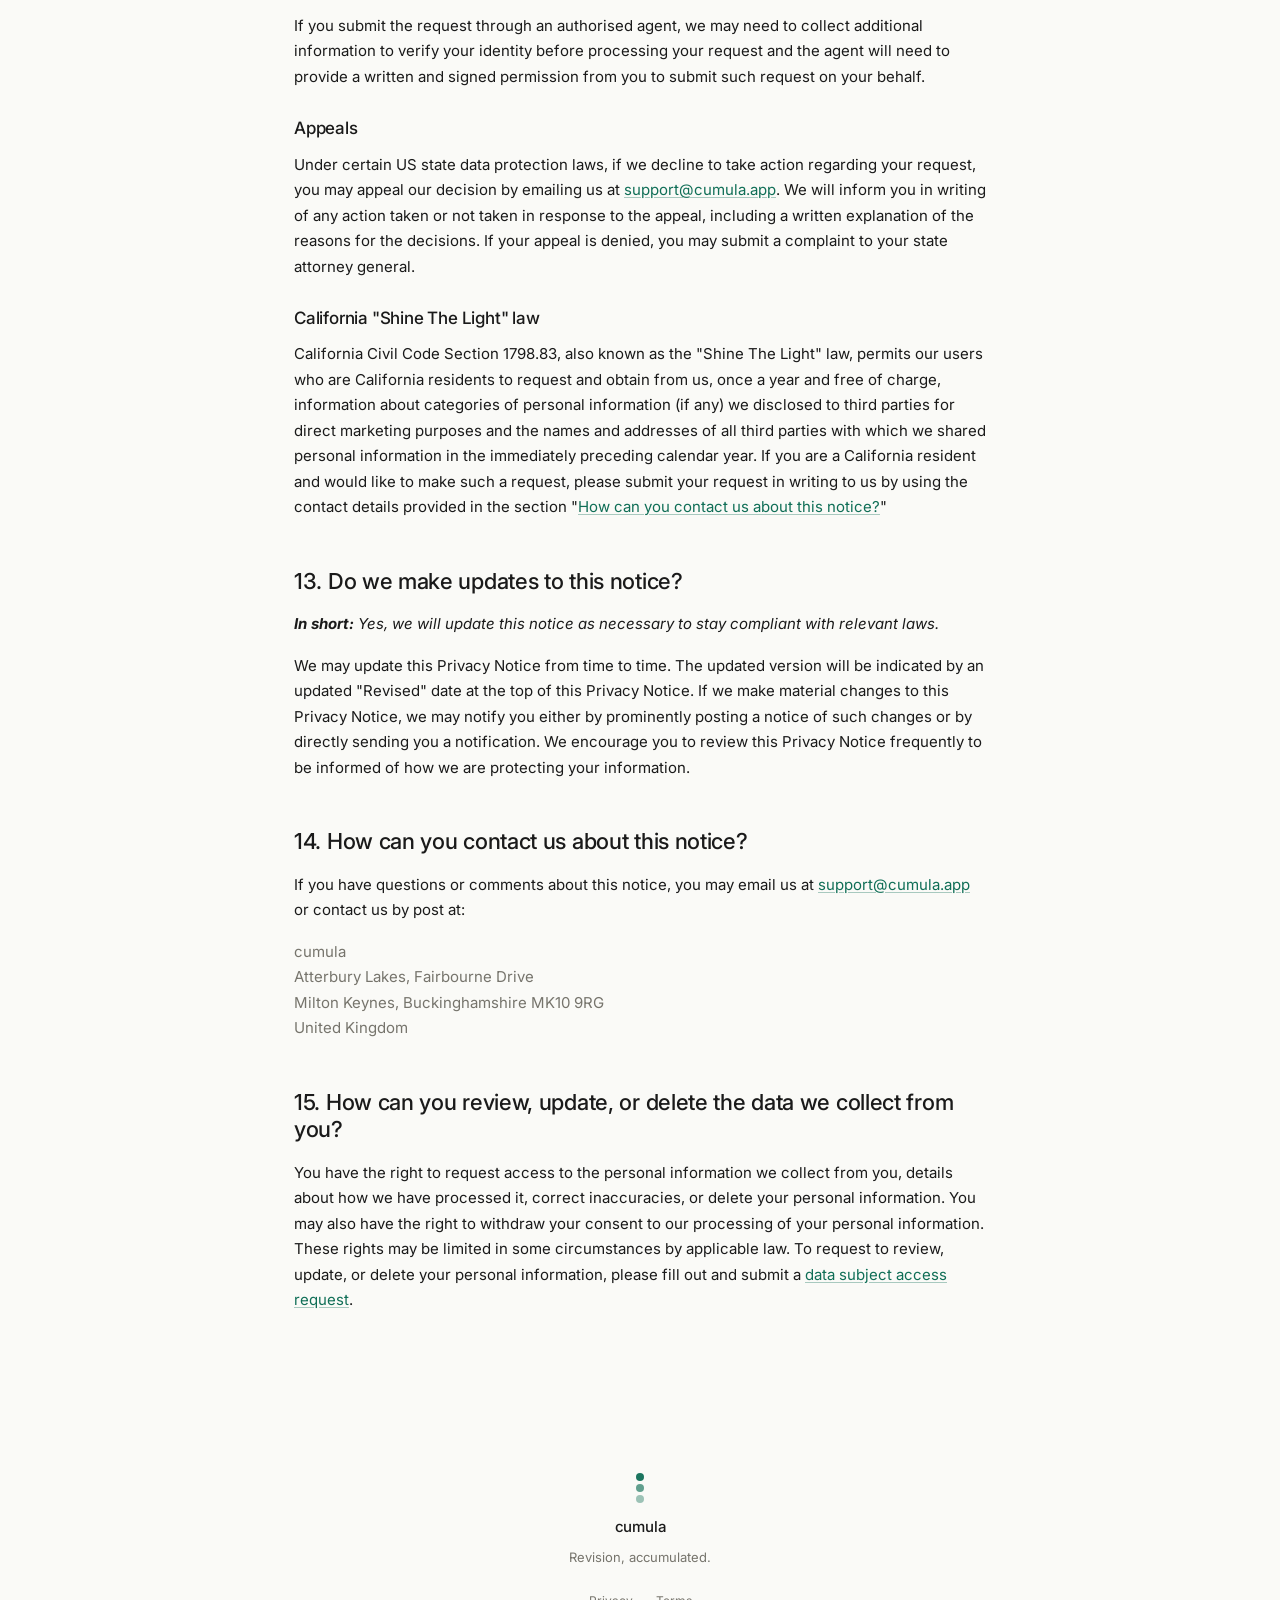
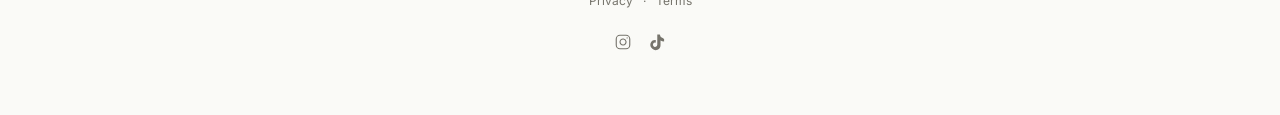
==== commit 3ab4743e: "Pivot brand to GCSE revision app across all pages Updates all copy, nav, tagline, and mockup content" ====
--- a/privacy.html
+++ b/privacy.html
@@ -26,7 +26,7 @@
         </a>
         <nav class="nav__links" aria-label="Primary">
           <a href="index.html#how">How it works</a>
-          <a href="index.html#learners">For learners</a>
+          <a href="index.html#parents">For parents</a>
           <a href="privacy.html" aria-current="page">Privacy</a>
           <a href="terms.html">Terms</a>
         </nav>
@@ -749,7 +749,7 @@
           <span class="logo__dot logo__dot--3"></span>
         </span>
         <span class="footer__wordmark">cumula</span>
-        <span class="footer__tagline">Knowledge, accumulated.</span>
+        <span class="footer__tagline">Revision, accumulated.</span>
         <nav class="footer__legal" aria-label="Legal">
           <a href="privacy.html">Privacy</a>
           <span aria-hidden="true">·</span>
--- a/styles.css
+++ b/styles.css
@@ -68,10 +68,10 @@
 }
 
 .logo__dot--1 {
-  opacity: 1;
+  opacity: 0.95;
 }
 .logo__dot--2 {
-  opacity: 0.7;
+  opacity: 0.65;
 }
 .logo__dot--3 {
   opacity: 0.4;
@@ -218,7 +218,15 @@
   line-height: 1.55;
   color: var(--muted);
   max-width: 560px;
-  margin: 0 0 36px;
+  margin: 0 0 18px;
+}
+
+.hero__chips {
+  font-size: 13px;
+  letter-spacing: 0.02em;
+  color: var(--muted);
+  margin: 0 0 32px;
+  max-width: 560px;
 }
 
 /* Capture form */
